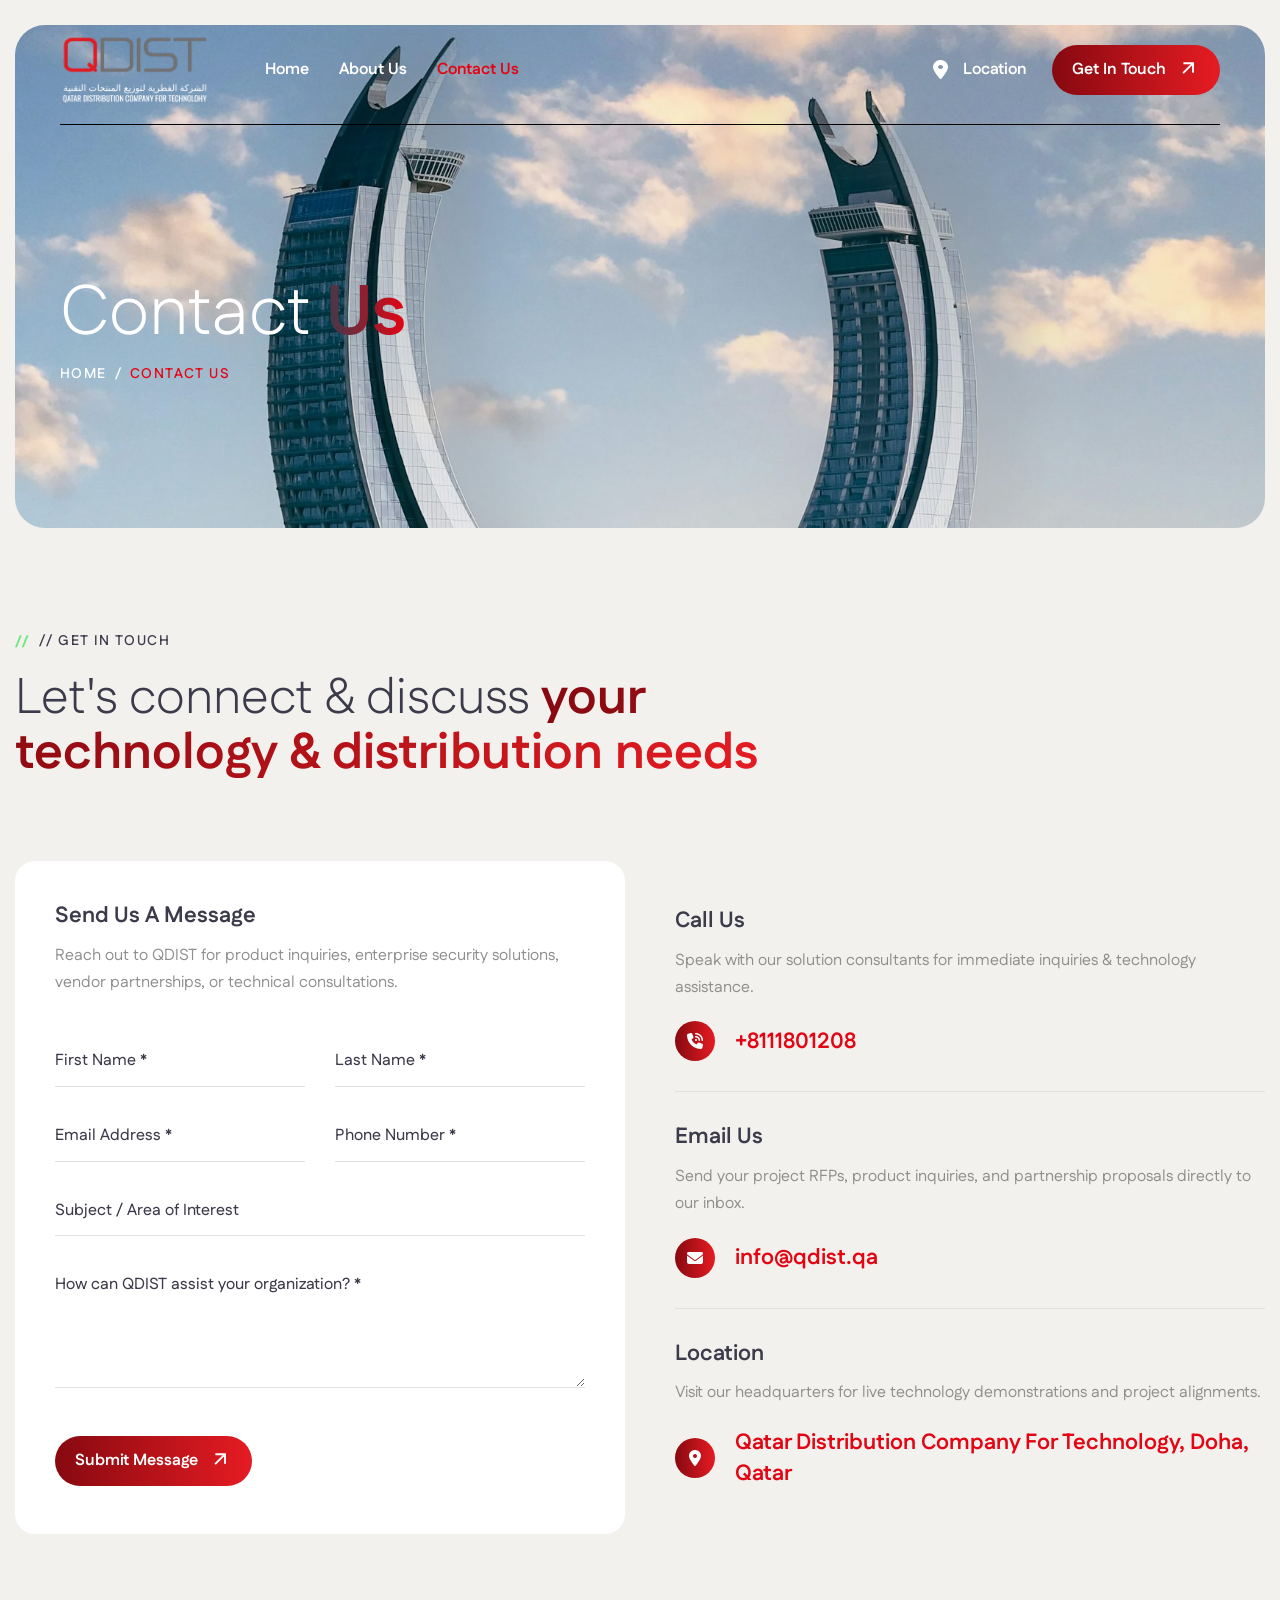
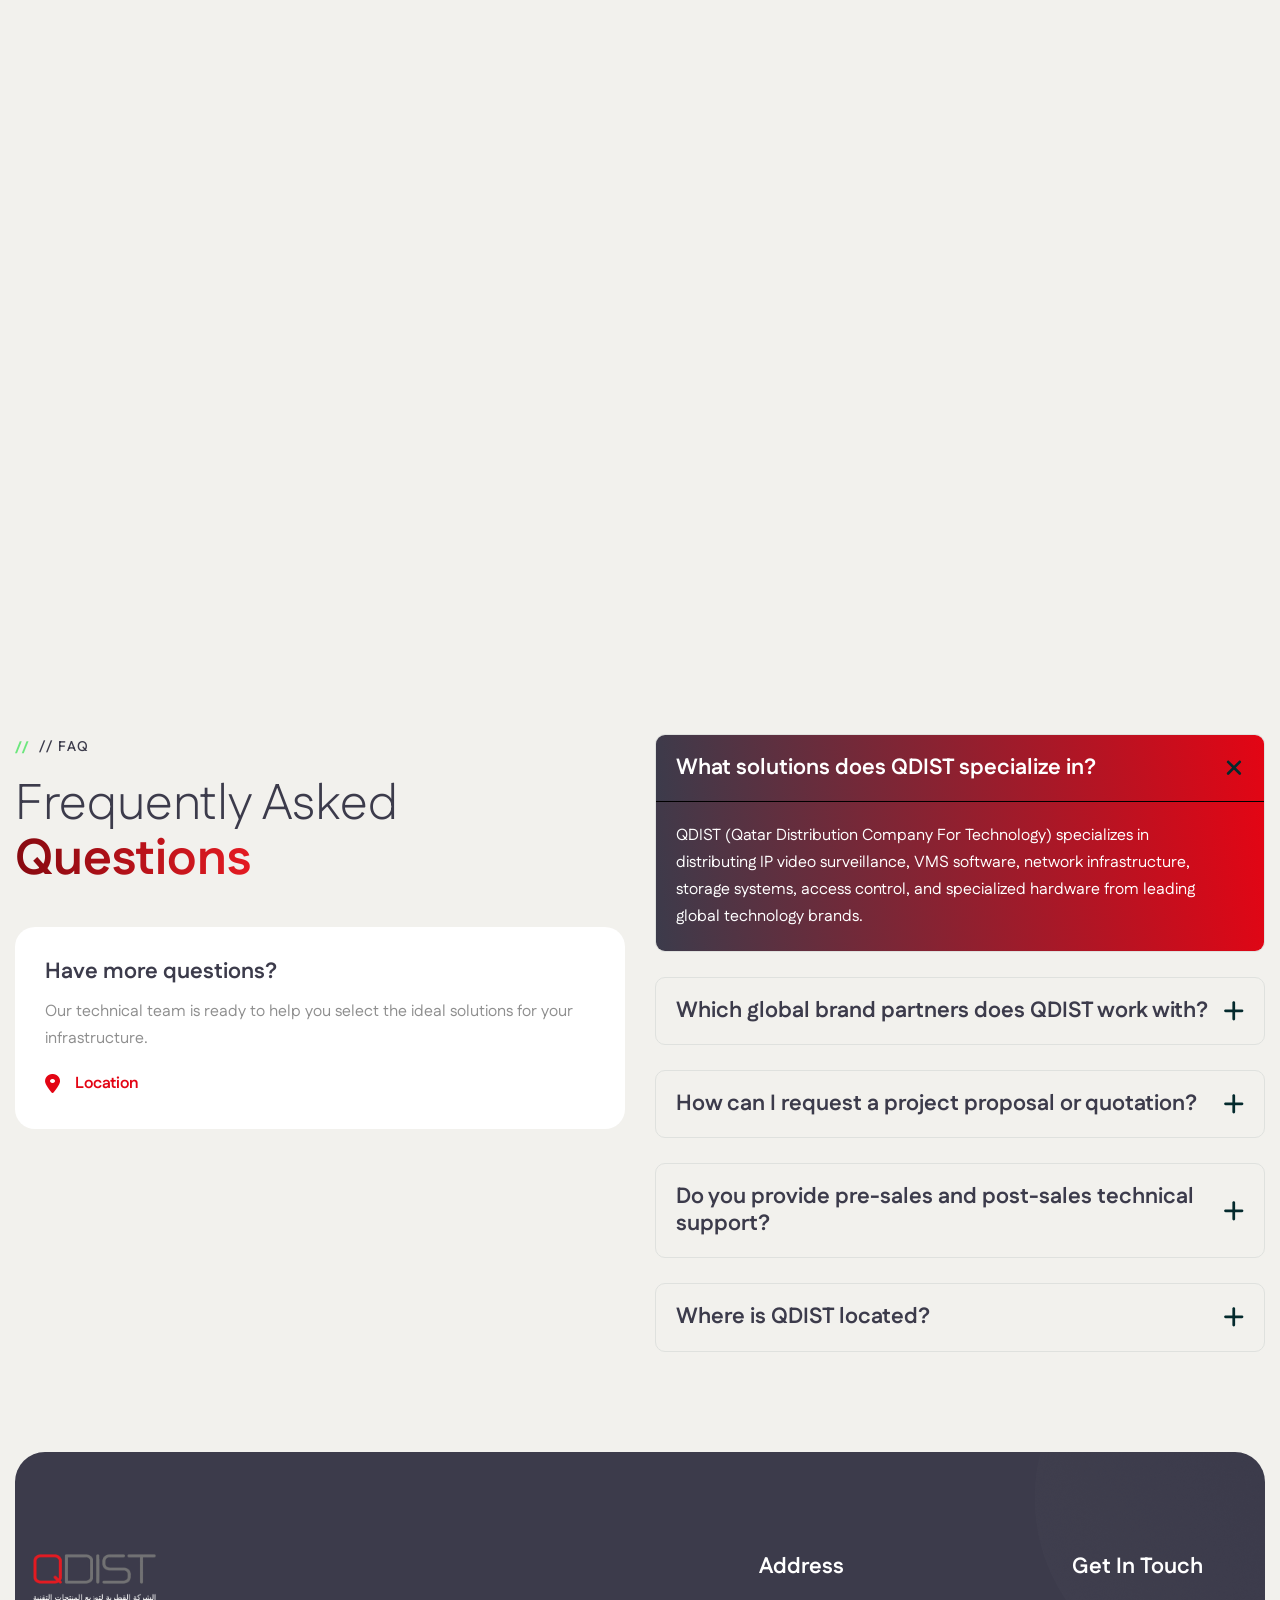
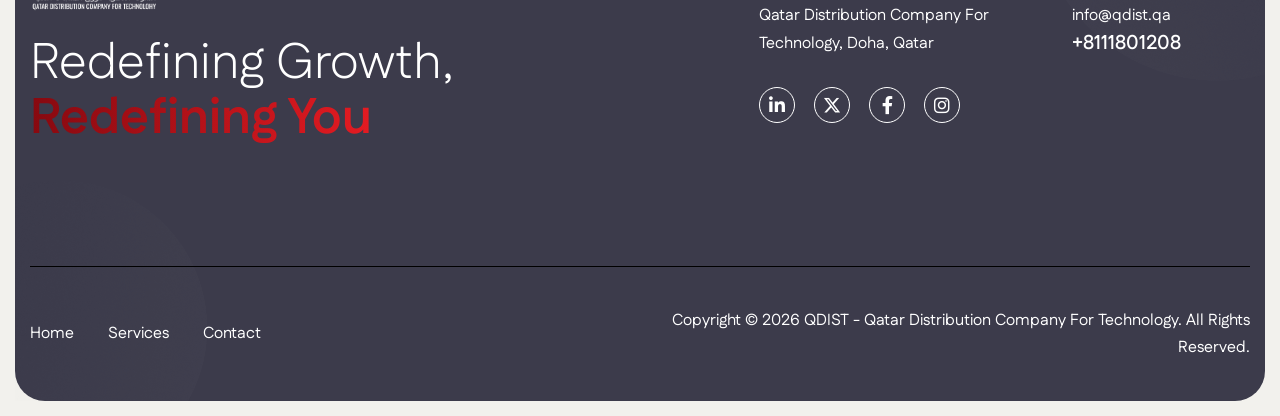
==== contact.html @ bc9362ce "new" ====
<!DOCTYPE html>
<html lang="zxx">
<head>
	<!-- Meta -->
	<meta charset="utf-8">
	<meta http-equiv="X-UA-Compatible" content="IE=edge">
	<meta name="viewport" content="width=device-width, initial-scale=1.0, maximum-scale=1">
	<meta name="description" content="Contact QDIST - Qatar Distribution Company For Technology. Get in touch with our expert team for security, surveillance, networking, and VMS solutions.">
	<meta name="keywords" content="QDIST, Contact QDIST, Qatar Technology Distribution, Axis, Milestone, ISS, Netgear, Ruijie, Veracity, Security Systems Qatar">
	<meta name="author" content="QDIST">
	<!-- Page Title -->
    <title>Contact Us - QDIST | Qatar Distribution Company For Technology</title>
	<!-- Favicon Icon -->
	<link rel="shortcut icon" type="image/x-icon" href="images/favicon.png">
	<!-- Google Fonts Css-->
	<link rel="preconnect" href="https://fonts.googleapis.com">
    <link rel="preconnect" href="https://fonts.gstatic.com" crossorigin>
    <link href="https://fonts.googleapis.com/css2?family=Fustat:wght@200..800&display=swap" rel="stylesheet">
	<!-- Bootstrap Css -->
	<link href="css/bootstrap.min.css" rel="stylesheet" media="screen">
	<!-- SlickNav Css -->
	<link href="css/slicknav.min.css" rel="stylesheet">
	<!-- Swiper Css -->
	<link rel="stylesheet" href="css/swiper-bundle.min.css">
	<!-- Font Awesome Icon Css-->
	<link href="css/all.css" rel="stylesheet" media="screen">
	<!-- Animated Css -->
	<link href="css/animate.css" rel="stylesheet">
    <!-- Magnific Popup Core Css File -->
	<link rel="stylesheet" href="css/magnific-popup.css">
	<!-- Mouse Cursor Css File -->
	<link rel="stylesheet" href="css/mousecursor.css">
	<!-- Main Custom Css -->
	<link href="css/custom.css" rel="stylesheet" media="screen">
</head>
<body>

    <!-- Preloader Start -->
	<div class="preloader">
		<div class="loading-container">
			<div class="loading"></div>
			<div id="loading-icon"><img src="images/loader.svg" alt=""></div>
		</div>
	</div>
	<!-- Preloader End -->

    <!-- Header Start -->
	<header class="main-header">
		<div class="header-sticky">
			<nav class="navbar navbar-expand-lg">
				<div class="container-fluid">
					<!-- Logo Start -->
					<a class="navbar-brand" href="./">
						<img src="images/logo/New.png" alt="QDIST Logo" style="max-height: 70px; width: auto; vertical-align: middle;">
					</a>
					<!-- Logo End -->

					<!-- Main Menu Start -->
					<div class="collapse navbar-collapse main-menu">
                        <div class="nav-menu-wrapper">
                            <ul class="navbar-nav mr-auto" id="menu">
                                <li class="nav-item"><a class="nav-link" href="./">Home</a></li>                                
                                <li class="nav-item"><a class="nav-link" href="service.html">About Us</a></li>

                                <li class="nav-item active"><a class="nav-link" href="contact.html">Contact Us</a></li>                             
                            </ul>
                        </div>
                        <!-- Header Btn Start -->
                        <div class="header-btn d-inline-flex">
                            <a href="#google-map" class="btn-phone"><i class="fa-solid fa-location-dot"></i>Location</a>
                            <a href="contact.html" class="btn-default">get in touch</a>
                        </div>
                        <!-- Header Btn End -->
					</div>
					<!-- Main Menu End -->
					<div class="navbar-toggle"></div>
				</div>
			</nav>
			<div class="responsive-menu"></div>
		</div>
	</header>
	<!-- Header End -->

    <!-- Page Header Start -->
	<div class="page-header bg-section parallaxie" style="background-image: url('images/bgb.jpeg'); background-size: cover; background-position: center;">
        <!-- Page Header Box Start -->
        <div class="page-header-box">
            <div class="container-fluid">
                <div class="row">
                    <div class="col-lg-12">
                        <!-- Page Header Content Start -->
                        <div class="page-header-content">
                            <h1 class="wow fadeInUp">Contact <span>Us</span></h1>
                            <nav class="wow fadeInUp" data-wow-delay="0.25s">
                                <ol class="breadcrumb">
                                    <li class="breadcrumb-item"><a href="./">home</a></li>
                                    <li class="breadcrumb-item active" aria-current="page">contact us</li>
                                </ol>
                            </nav>
                        </div>
                        <!-- Page Header Content End -->
                    </div>
                </div>
            </div>
        </div>	
        <!-- Page Header Box End -->	
	</div>
	<!-- Page Header End -->

    <!-- Page Contact Us Start -->
    <div class="page-contact-us">
        <div class="container">
            <div class="row section-row align-items-center">
                <div class="col-lg-8 col-md-10">
                    <!-- Section Title Start -->
                    <div class="section-title">
                        <h3 class="wow fadeInUp">// GET IN TOUCH</h3>
                        <h2 class="wow fadeInUp" data-wow-delay="0.25s">Let's connect & discuss <span>your technology & distribution needs</span></h2>
                    </div>
                    <!-- Section Title End -->
                </div>
            </div>

            <div class="row align-items-center">
                <div class="col-lg-6">
                    <!-- Contact Us Form Start -->
                    <div class="contact-us-form">
                        <!-- Contact Us Title Start -->
                        <div class="contact-us-title">
                            <h3 class="wow fadeInUp">Send Us a Message</h3>
                            <p class="wow fadeInUp" data-wow-delay="0.2s">Reach out to QDIST for product inquiries, enterprise security solutions, vendor partnerships, or technical consultations.</p>
                        </div>
                        <!-- Contact Us Title End -->

                        <!-- Contact Us Form Start -->
                        <form id="contactForm" action="#" method="POST" data-toggle="validator" class="wow fadeInUp" data-wow-delay="0.4s">
                            <div class="row">
                                <div class="form-group col-md-6 mb-4">
                                    <input type="text" name="fname" class="form-control" id="fname" placeholder="First Name *" required>
                                    <div class="help-block with-errors"></div>
                                </div>

                                <div class="form-group col-md-6 mb-4">
                                    <input type="text" name="lname" class="form-control" id="lname" placeholder="Last Name *" required>
                                    <div class="help-block with-errors"></div>
                                </div>

                                <div class="form-group col-md-6 mb-4">
                                    <input type="email" name="email" class="form-control" id="email" placeholder="Email Address *" required>
                                    <div class="help-block with-errors"></div>
                                </div>
                                
                                <div class="form-group col-md-6 mb-4">
                                    <input type="text" name="phone" class="form-control" id="phone" placeholder="Phone Number *" required>
                                    <div class="help-block with-errors"></div>
                                </div>

                                <div class="form-group col-md-12 mb-4">
                                    <input type="text" name="subject" class="form-control" id="subject" placeholder="Subject / Area of Interest">
                                    <div class="help-block with-errors"></div>
                                </div>

                                <div class="form-group col-md-12 mb-5">
                                    <textarea name="message" class="form-control" id="message" rows="4" placeholder="How can QDIST assist your organization? *" required></textarea>
                                    <div class="help-block with-errors"></div>
                                </div>

                                <div class="col-lg-12">
                                    <div class="contact-form-btn">
                                        <button type="submit" class="btn-default">submit message</button>
                                        <div id="msgSubmit" class="h3 hidden"></div>
                                    </div>
                                </div>
                            </div>
                        </form>
                        <!-- Contact Us Form End -->
                    </div>
                    <!-- Contact Us Form End -->
                </div>
                
                <div class="col-lg-6">
                    <!-- Contact Information Start -->
                    <div class="contact-information">
                        <!-- Contact Info Item Start -->
                        <div class="contact-info-item wow fadeInUp">
                            <!-- Contact Info Contact Start -->
                            <div class="contact-info-contant">
                                <h3>Call Us</h3>
                                <p>Speak with our solution consultants for immediate inquiries & technology assistance.</p>
                            </div>
                            <!-- Contact Info Contact End -->

                            <!-- Contact Info Body Start -->
                            <div class="contact-info-body">
                                <div class="icon-box">
                                    <i class="fa-solid fa-phone-volume"></i>
                                </div>

                                <div class="contact-info-title">
                                    <h3>+8111801208</h3>
                                </div>
                            </div>
                            <!-- Contact Info Body End -->
                        </div>
                        <!-- Contact Info Item End -->

                        <!-- Contact Info Item Start -->
                        <div class="contact-info-item wow fadeInUp" data-wow-delay="0.25s">
                            <!-- Contact Info Contact Start -->
                            <div class="contact-info-contant">
                                <h3>Email Us</h3>
                                <p>Send your project RFPs, product inquiries, and partnership proposals directly to our inbox.</p>
                            </div>
                            <!-- Contact Info Contact End -->

                            <!-- Contact Info Body Start -->
                            <div class="contact-info-body">
                                <div class="icon-box">
                                    <i class="fa-solid fa-envelope"></i>
                                </div>

                                <div class="contact-info-title">
                                    <h3>info@qdist.qa</h3>
                                </div>
                            </div>
                            <!-- Contact Info Body End -->
                        </div>
                        <!-- Contact Info Item End -->

                        <!-- Contact Info Item Start -->
                        <div class="contact-info-item wow fadeInUp" data-wow-delay="0.5s">
                            <!-- Contact Info Contact Start -->
                            <div class="contact-info-contant">
                                <h3><a href="#google-map" style="color: inherit; text-decoration: none;">Location</a></h3>
                                <p>Visit our headquarters for live technology demonstrations and project alignments.</p>
                            </div>
                            <!-- Contact Info Contact End -->

                            <!-- Contact Info Body Start -->
                            <a href="#google-map" class="contact-info-body" style="text-decoration: none; display: flex; color: inherit; cursor: pointer;">
                                <div class="icon-box">
                                    <i class="fa-solid fa-location-dot"></i>
                                </div>

                                <div class="contact-info-title">
                                    <h3>Qatar Distribution Company For Technology, Doha, Qatar</h3>
                                </div>
                            </a>
                            <!-- Contact Info Body End -->
                        </div>
                        <!-- Contact Info Item End -->
                    </div>
                    <!-- Contact Information End -->
                </div>
            </div>
        </div>
    </div>
    <!-- Page Contact Us End -->

    <!-- Google Map Start -->
    <div class="google-map bg-section" id="google-map" style="scroll-margin-top: 100px;">
        <div class="container-fluid p-0">
            <div class="row no-gutters">
                <div class="col-lg-12">
                    <!-- Google Map Iframe Start -->
                    <div class="google-map-iframe">
                        <iframe src="https://www.google.com/maps/embed?pb=!1m18!1m12!1m3!1d14427.674061546765!2d51.5200!3d25.2854!2m3!1f0!2f0!3f0!3m2!1i1024!2i768!4f13.1!3m3!1m2!1s0x3e46c59800d986b7%3A0x868cb6789f257a08!2sDoha%2C%20Qatar!5e0!3m2!1sen!2sqa!4v1700000000000!5m2!1sen!2sqa" allowfullscreen="" loading="lazy" referrerpolicy="no-referrer-when-downgrade" style="width:100%; height:450px; border:0;"></iframe>
                    </div>
                    <!-- Google Map Iframe End -->
                </div>
            </div>
        </div>
    </div>
    <!-- Google Map End -->

    <!-- Our FAQs Section Start -->
    <div class="our-faqs">
        <div class="container">
            <div class="row">
                <div class="col-lg-6">
                    <!-- Our FAQs Content Start -->
                    <div class="our-faqs-content">
                        <!-- Section Title Start -->
                        <div class="section-title">
                            <h3 class="wow fadeInUp">// FAQ</h3>
                            <h2 class="wow fadeInUp" data-wow-delay="0.25s">Frequently Asked <span>Questions</span></h2>
                        </div>
                        <!-- Section Title End -->

                        <!-- FAQs CTA Box Start -->
                        <div class="faqs-cta-box wow fadeInUp" data-wow-delay="0.75s">
                            <div class="faqs-cta-content">
                                <h3>Have more questions?</h3>
                                <p>Our technical team is ready to help you select the ideal solutions for your infrastructure.</p>
                                <a href="#google-map" class="btn-phone"><i class="fa-solid fa-location-dot"></i>Location</a>
                            </div>                            
                        </div>
                        <!-- FAQs CTA Box End -->
                    </div>
                    <!-- Our FAQs Content End -->
                </div>

                <div class="col-lg-6">
                    <div class="our-faq-section">
                        <!-- FAQ Accordion Start -->
                        <div class="faq-accordion" id="faqaccordion">
                            <!-- FAQ Item Start -->
                            <div class="accordion-item wow fadeInUp">
                                <h2 class="accordion-header" id="heading1">
                                    <button class="accordion-button" type="button" data-bs-toggle="collapse" data-bs-target="#collapse1" aria-expanded="true" aria-controls="collapse1">
                                        What solutions does QDIST specialize in?
                                    </button>
                                </h2>
                                <div id="collapse1" class="accordion-collapse collapse show" aria-labelledby="heading1" data-bs-parent="#faqaccordion">
                                    <div class="accordion-body">
                                        <p>QDIST (Qatar Distribution Company For Technology) specializes in distributing IP video surveillance, VMS software, network infrastructure, storage systems, access control, and specialized hardware from leading global technology brands.</p>
                                    </div>
                                </div>
                            </div>
                            <!-- FAQ Item End -->

                            <!-- FAQ Item Start -->
                            <div class="accordion-item wow fadeInUp" data-wow-delay="0.2s">
                                <h2 class="accordion-header" id="heading2">
                                    <button class="accordion-button collapsed" type="button" data-bs-toggle="collapse" data-bs-target="#collapse2" aria-expanded="false" aria-controls="collapse2">
                                        Which global brand partners does QDIST work with?
                                    </button>
                                </h2>
                                <div id="collapse2" class="accordion-collapse collapse" aria-labelledby="heading2" data-bs-parent="#faqaccordion">
                                    <div class="accordion-body">
                                        <p>We partner with industry-leading manufacturers including Axis Communications, Milestone Systems, ISS Intelligent Security Systems, Netgear, Ruijie Networks, Veracity, Tiandy Technology, System Max, and Multimedia Connect.</p>
                                    </div>
                                </div>
                            </div>
                            <!-- FAQ Item End -->

                            <!-- FAQ Item Start -->
                            <div class="accordion-item wow fadeInUp" data-wow-delay="0.4s">
                                <h2 class="accordion-header" id="heading3">
                                    <button class="accordion-button collapsed" type="button" data-bs-toggle="collapse" data-bs-target="#collapse3" aria-expanded="false" aria-controls="collapse3">
                                        How can I request a project proposal or quotation?
                                    </button>
                                </h2>
                                <div id="collapse3" class="accordion-collapse collapse" aria-labelledby="heading3" data-bs-parent="#faqaccordion">
                                    <div class="accordion-body">
                                        <p>You can fill out the contact form above with your project details or email us directly at info@qdist.qa. Our technical sales team will review your requirements and provide a detailed quotation.</p>
                                    </div>
                                </div>
                            </div>
                            <!-- FAQ Item End -->    

                            <!-- FAQ Item Start -->
                            <div class="accordion-item wow fadeInUp" data-wow-delay="0.6s">
                                <h2 class="accordion-header" id="heading4">
                                    <button class="accordion-button collapsed" type="button" data-bs-toggle="collapse" data-bs-target="#collapse4" aria-expanded="false" aria-controls="collapse4">
                                        Do you provide pre-sales and post-sales technical support?
                                    </button>
                                </h2>
                                <div id="collapse4" class="accordion-collapse collapse" aria-labelledby="heading4" data-bs-parent="#faqaccordion">
                                    <div class="accordion-body">
                                        <p>Yes, QDIST offers complete end-to-end technical assistance including solution architecture, system sizing, proof-of-concept testing, and post-implementation support for system integrators and partners.</p>
                                    </div>
                                </div>
                            </div>
                            <!-- FAQ Item End --> 
                             
                            <!-- FAQ Item Start -->
                            <div class="accordion-item wow fadeInUp" data-wow-delay="0.8s">
                                <h2 class="accordion-header" id="heading5">
                                    <button class="accordion-button collapsed" type="button" data-bs-toggle="collapse" data-bs-target="#collapse5" aria-expanded="false" aria-controls="collapse5">
                                        Where is QDIST located?
                                    </button>
                                </h2>
                                <div id="collapse5" class="accordion-collapse collapse" aria-labelledby="heading5" data-bs-parent="#faqaccordion">
                                    <div class="accordion-body">
                                        <p>Our main offices and technology distribution center are situated in Doha, Qatar, serving clients and partners across the region.</p>
                                    </div>
                                </div>
                            </div>
                            <!-- FAQ Item End --> 
                        </div>
                        <!-- FAQ Accordion End -->
                    </div>
                </div>
            </div>
        </div>
    </div>
    <!-- Our FAQs Section End -->

    <!-- Footer Start -->
    <footer class="main-footer bg-section">
        <div class="container">
            <div class="row">
                <div class="col-lg-7 col-md-6">
                    <!-- About Footer Start -->
                    <div class="about-footer">
                        <!-- Section Title Start -->
                        <div class="section-title">
                            <div class="mb-4">
                                <img src="images/logo/New.png" alt="QDIST Logo" style="max-height: 60px; width: auto;">
                            </div>
                            <h2>Redefining Growth, <span>Redefining You</span></h2>
                        </div>
                        <!-- Section Title End -->
                    </div>
                    <!-- About Footer End -->
                </div>

                <div class="col-lg-3 col-md-3">
                    <!-- Footer Contact Information Start -->
                    <div class="footer-contact-info">
                        <h3><a href="#google-map" style="color: inherit; text-decoration: none;">Address</a></h3>
                        <p><a href="#google-map" style="color: inherit; text-decoration: none;">Qatar Distribution Company For Technology, Doha, Qatar</a></p>
                    </div>
                    <!-- Footer Contact Information End -->

                    <!-- Footer Social Link Start -->
                    <div class="footer-social-links">
                        <ul>
                            <li><a href="#"><i class="fa-brands fa-linkedin-in"></i></a></li>
                            <li><a href="#"><i class="fa-brands fa-x-twitter"></i></a></li>
                            <li><a href="#"><i class="fa-brands fa-facebook-f"></i></a></li>
                            <li><a href="#"><i class="fa-brands fa-instagram"></i></a></li>
                        </ul>
                    </div>
                    <!-- Footer Social Link End -->
                </div>

                <div class="col-lg-2 col-md-3">
                    <!-- Footer Contact Information Start -->
                    <div class="footer-contact-info">
                        <h3>Get In Touch</h3>
                        <p>info@qdist.qa</p>
                        <p><span>+8111801208</span></p>
                    </div>
                    <!-- Footer Contact Information End -->
                </div>
            </div>

            <!-- Footer Copyright Section Start -->
            <div class="footer-copyright">
                <div class="row align-items-center">
                    <div class="col-md-6">
                        <!-- Footer Menu Start -->
                        <div class="footer-menu">
                            <ul>                            
                                <li><a href="./">home</a></li>
                                <li><a href="service.html">services</a></li>
                                <li><a href="contact.html">contact</a></li>
                            </ul>
                        </div>
                        <!-- Footer Menu End -->
                    </div>

                    <div class="col-md-6">
                        <!-- Footer Copyright Start -->
                        <div class="footer-copyright-text">
                            <p>Copyright © 2026 QDIST - Qatar Distribution Company For Technology. All Rights Reserved.</p>
                        </div>
                        <!-- Footer Copyright End -->
                    </div>
                </div>
            </div>
            <!-- Footer Copyright Section End -->
        </div>
    </footer>
    <!-- Footer End -->

    <!-- Jquery Library File -->
    <script src="js/jquery-3.7.1.min.js"></script>
    <!-- Bootstrap js file -->
    <script src="js/bootstrap.min.js"></script>
    <!-- Validator js file -->
    <script src="js/validator.min.js"></script>
    <!-- SlickNav js file -->
    <script src="js/jquery.slicknav.js"></script>
    <!-- Swiper js file -->
    <script src="js/swiper-bundle.min.js"></script>
    <!-- Counter js file -->
    <script src="js/jquery.waypoints.min.js"></script>
    <script src="js/jquery.counterup.min.js"></script>
    <!-- Magnific js file -->
    <script src="js/jquery.magnific-popup.min.js"></script>
    <!-- SmoothScroll -->
    <script src="js/SmoothScroll.js"></script>
    <!-- Parallax js -->
    <script src="js/parallaxie.js"></script>
    <!-- MagicCursor js file -->
    <script src="js/gsap.min.js"></script>
    <script src="js/magiccursor.js"></script>
    <!-- Text Effect js file -->
    <script src="js/SplitText.js"></script>
    <!-- Wow js file -->
    <script src="js/wow.js"></script>
    <!-- Main Custom js file -->
    <script src="js/function.js"></script>
</body>
</html>
---- css/mousecursor.css ----
/*! normalize.css v7.0.0 | MIT License | github.com/necolas/normalize.css */

.cb-cursor {
    position: fixed;
    top: 0;
    left: 0;
    z-index: 150;
    contain: layout style size;
    pointer-events: none;
    will-change: transform;
    -webkit-transition: opacity 0.3s, color 0.4s;
    -o-transition: opacity 0.3s, color 0.4s;
    -moz-transition: opacity 0.3s, color 0.4s;
    transition: opacity 0.3s, color 0.4s;
}

.cb-cursor:before {
    content: "";
    position: absolute;
    top: -24px;
    left: -24px;
    display: block;
    width: 48px;
    height: 48px;
    -webkit-transform: scale(0);
    -moz-transform: scale(0);
    -ms-transform: scale(0);
    -o-transform: scale(0);
    transform: scale(0);
    -webkit-border-radius: 50%;
    -moz-border-radius: 50%;
    border-radius: 50%;
    -webkit-transition: opacity 0.1s, -webkit-transform 0.3s ease-in-out;
    transition: opacity 0.1s, -webkit-transform 0.3s ease-in-out;
    -o-transition: opacity 0.1s, -o-transform 0.3s ease-in-out;
    -moz-transition: transform 0.3s ease-in-out, opacity 0.1s, -moz-transform 0.3s ease-in-out;
    transition: transform 0.3s ease-in-out, opacity 0.1s;
    transition: transform 0.3s ease-in-out, opacity 0.1s, -webkit-transform 0.3s ease-in-out, -moz-transform 0.3s ease-in-out, -o-transform 0.3s ease-in-out;
}

.cb-cursor-text {
    position: absolute;
    top: -18px;
    left: -18px;
    width: 36px;
    height: 36px;
    display: -webkit-box;
    display: -webkit-flex;
    display: -moz-box;
    display: -ms-flexbox;
    display: flex;
    -webkit-box-align: center;
    -webkit-align-items: center;
    -moz-box-align: center;
    -ms-flex-align: center;
    align-items: center;
    -webkit-box-pack: center;
    -webkit-justify-content: center;
    -moz-box-pack: center;
    -ms-flex-pack: center;
    justify-content: center;
    -webkit-transform: scale(0) rotate(10deg);
    -moz-transform: scale(0) rotate(10deg);
    -ms-transform: scale(0) rotate(10deg);
    -o-transform: scale(0) rotate(10deg);
    transform: scale(0) rotate(10deg);
    opacity: 0;
    color: white;
    font-size: 16px;
    line-height: 20px;
    text-align: center;
    letter-spacing: -0.01em;
    -webkit-transition: opacity 0.4s, -webkit-transform 0.3s;
    transition: opacity 0.4s, -webkit-transform 0.3s;
    -o-transition: opacity 0.4s, -o-transform 0.3s;
    -moz-transition: opacity 0.4s, transform 0.3s, -moz-transform 0.3s;
    transition: opacity 0.4s, transform 0.3s;
    transition: opacity 0.4s, transform 0.3s, -webkit-transform 0.3s, -moz-transform 0.3s, -o-transform 0.3s;
}

@supports (mix-blend-mode: exclusion) {
    .cb-cursor.-exclusion,
    .cb-cursor.-opaque {
        mix-blend-mode: exclusion;
    }
}

@supports (mix-blend-mode: exclusion) {
    .cb-cursor.-exclusion:before,
    .cb-cursor.-opaque:before {
        background: white;
    }
}

.cb-cursor.-normal,
.cb-cursor.-text {
    mix-blend-mode: normal;
}

.cb-cursor.-normal:before,
.cb-cursor.-text:before {
    background: currentColor;
}

.cb-cursor.-inverse {
    color: white;
}

.cb-cursor.-visible:before {
    -webkit-transform: scale(0.2);
    -moz-transform: scale(0.2);
    -ms-transform: scale(0.2);
    -o-transform: scale(0.2);
    transform: scale(0.2);
}

.cb-cursor.-visible.-active:before {
    -webkit-transform: scale(0.23);
    -moz-transform: scale(0.23);
    -ms-transform: scale(0.23);
    -o-transform: scale(0.23);
    transform: scale(0.23);
    -webkit-transition-duration: 0.2s;
    -moz-transition-duration: 0.2s;
    -o-transition-duration: 0.2s;
    transition-duration: 0.2s;
}

.cb-cursor.-pointer:before {
    -webkit-transform: scale(0);
    -moz-transform: scale(0);
    -ms-transform: scale(0);
    -o-transform: scale(0);
    transform: scale(0);
}

.cb-cursor.-text:before {
    background: #000;
    opacity: 0.80;
    backdrop-filter: blur(10);
    -webkit-transform: scale(1.7);
    -moz-transform: scale(1.7);
    -ms-transform: scale(1.7);
    -o-transform: scale(1.7);
    transform: scale(1.7);
}

.cb-cursor.-text .cb-cursor-text {
    opacity: 1;
    -webkit-transform: scale(1);
    -moz-transform: scale(1);
    -ms-transform: scale(1);
    -o-transform: scale(1);
    transform: scale(1);
}

.cb-cursor.-text.-active:before {
    -webkit-transform: scale(1.6);
    -moz-transform: scale(1.6);
    -ms-transform: scale(1.6);
    -o-transform: scale(1.6);
    transform: scale(1.6);
    -webkit-transition-duration: 0.2s;
    -moz-transition-duration: 0.2s;
    -o-transition-duration: 0.2s;
    transition-duration: 0.2s;
}

.cb-cursor.-opaque:before {
    -webkit-transform: scale(1.32);
    -moz-transform: scale(1.32);
    -ms-transform: scale(1.32);
    -o-transform: scale(1.32);
    transform: scale(1.32);
}

.cb-cursor.-opaque.-active:before {
    -webkit-transform: scale(1.2);
    -moz-transform: scale(1.2);
    -ms-transform: scale(1.2);
    -o-transform: scale(1.2);
    transform: scale(1.2);
}

.cb-cursor.-lg:before {
    -webkit-transform: scale(2);
    -moz-transform: scale(2);
    -ms-transform: scale(2);
    -o-transform: scale(2);
    transform: scale(2);
}

.cb-cursor.-hidden:before {
    -webkit-transform: scale(0);
    -moz-transform: scale(0);
    -ms-transform: scale(0);
    -o-transform: scale(0);
    transform: scale(0);
}

.-color-red {
    color: red;
}

.-color-green {
    color: #51c67d;
}

.cb-demo {
    background: #fff;
}

.cb-demo-content {
    display: -webkit-box;
    display: -webkit-flex;
    display: -moz-box;
    display: -ms-flexbox;
    display: flex;
    -webkit-box-align: center;
    -webkit-align-items: center;
    -moz-box-align: center;
    -ms-flex-align: center;
    align-items: center;
    -webkit-box-pack: center;
    -webkit-justify-content: center;
    -moz-box-pack: center;
    -ms-flex-pack: center;
    justify-content: center;
    height: 100vh;
}

.cb-demo-container {
    padding: 0 20px;
}

@media (min-width: 1600px) {
    .cb-demo-container {
        padding: 0 120px;
    }
}

.cb-demo-row {
    display: -webkit-box;
    display: -webkit-flex;
    display: -moz-box;
    display: -ms-flexbox;
    display: flex;
    -webkit-box-pack: center;
    -webkit-justify-content: center;
    -moz-box-pack: center;
    -ms-flex-pack: center;
    justify-content: center;
    text-align: center;
    margin: 30px 0;
}

@media (min-width: 1600px) {
    .cb-demo-row {
        margin: 60px 0;
    }
}

.cb-demo-item {
    position: relative;
    -webkit-box-flex: 1;
    -webkit-flex: 1;
    -moz-box-flex: 1;
    -ms-flex: 1;
    flex: 1;
    padding: 50px 30px;
    margin: 0 20px;
    color: #000;
}

@media (min-width: 1600px) {
    .cb-demo-item {
        padding: 90px 30px;
        margin: 0 30px;
    }
}

.cb-demo-item-title {
    position: relative;
    margin: 0 0 25px 0;
    font-size: 30px;
    font-weight: bold;
}

.cb-demo-item-text {
    position: relative;
    max-width: 70%;
    margin: 0 auto;
    color: rgba(0, 0, 0, 0.5);
    font-size: 16px;
    font-weight: 300;
    line-height: 150%;
}

.cb-demo-item:before {
    content: "";
    display: block;
    position: absolute;
    top: 0;
    left: 0;
    right: 0;
    bottom: 0;
    -webkit-border-radius: 30px;
    -moz-border-radius: 30px;
    border-radius: 30px;
    background: #f8f8f8;
    -webkit-transition: -webkit-box-shadow 0.2s;
    transition: -webkit-box-shadow 0.2s;
    -o-transition: box-shadow 0.2s;
    -moz-transition: box-shadow 0.2s, -moz-box-shadow 0.2s;
    transition: box-shadow 0.2s;
    transition: box-shadow 0.2s, -webkit-box-shadow 0.2s, -moz-box-shadow 0.2s;
}
---- css/custom.css ----
/* INDEX
----------------------------------------------------------------------------------------
01. Global Variables
02. General css
03. Header css
04. Hero css
05. About Us css
06. Our Services css
07. Our Potential Css
08. Our Pricing Css
09. Our Expertise Css
10. Intro Video Css
11. How We Work Css
12. Company Growth Css
13. Our FAQs Css
14. Our Testimonial css
15. Our Blog Css
16. Footer css
17. About Us Page css
18. Services Page css
19. Service Single css
20. Blog Archive css
21. Blog Single css
22. Team Page css
23. Team Single css
24. Pricing Page css
25. Testimonial Page css
26. Image Gallery css
27. Video Gallery css
28. FAQs Page css
29. Contact Us Page css
30. Book Appointment Page css
31. 404 Page css
32. Responsive css
-------------------------------------------------------------------------------------- */

/************************************/

/*** 	 01. Global Variables	  ***/

/************************************/

:root {
    --primary-color:  #3C3B4B;
    --secondary-color: #F2F1ED;
    --text-color: #8F8F8F;
    --accent-color: #E30514;
    --dark-color: #3C3B4B;
    --white-color: #FFFFFF;
    --divider-color: #DFE1DE;
    --dark-divider-color: black;
    --error-color: rgb(230, 87, 87);
    --default-font: "Fustat", sans-serif;
}

/************************************/

/*** 	   02. General css		  ***/

/************************************/

body {
    font-family: var(--default-font);
    font-size: 16px;
    font-weight: 400;
    line-height: 1.6em;
    background: var(--secondary-color);
    color: var(--text-color);
}

p {
    line-height: 1.7em;
    margin-bottom: 1.6em;
}

h1,
h2,
h3,
h4,
h5,
h6 {
    margin: 0;
    font-weight: 700;
    line-height: 1.4em;
    color: var(--primary-color);
}

figure {
    margin: 0;
}

img {
    max-width: 100%;
}

a {
    text-decoration: none;
}

a:hover {
    text-decoration: none;
    outline: 0;
}

a:focus {
    text-decoration: none;
    outline: 0;
}

html,
body {
    width: 100%;
    overflow-x: clip;
}

.container {
    max-width: 1300px;
}

.container,
.container-fluid,
.container-lg,
.container-md,
.container-sm,
.container-xl,
.container-xxl {
    padding-right: 15px;
    padding-left: 15px;
}

.image-anime {
    position: relative;
    overflow: hidden;
}

.image-anime:after {
    content: "";
    position: absolute;
    width: 200%;
    height: 0%;
    left: 50%;
    top: 50%;
    background-color: rgba(255, 255, 255, .3);
    transform: translate(-50%, -50%) rotate(-45deg);
    z-index: 1;
}

.image-anime:hover:after {
    height: 250%;
    transition: all 600ms linear;
    background-color: transparent;
}

.reveal {
    position: relative;
    display: -webkit-inline-box;
    display: -ms-inline-flexbox;
    display: inline-flex;
    visibility: hidden;
    overflow: hidden;
}

.reveal img {
    height: 100%;
    width: 100%;
    -o-object-fit: cover;
    object-fit: cover;
    -webkit-transform-origin: left;
    transform-origin: left;
}

.row {
    margin-right: -15px;
    margin-left: -15px;
}

.row>* {
    padding-right: 15px;
    padding-left: 15px;
}

.row.no-gutters {
    margin-right: 0px;
    margin-left: 0px;
}

.row.no-gutters>* {
    padding-right: 0px;
    padding-left: 0px;
}

.btn-default {
    position: relative;
    display: inline-block;
    background-image: linear-gradient(90deg,rgba(135, 9, 16, 1) 0%, rgba(228, 27, 34, 1) 49%, rgba(60, 59, 75, 1) 78%);;
    background-size: 200% auto;
    border-radius: 100px;
    color: var(--white-color);
    font-size: 16px;
    font-weight: 700;
    line-height: 1em;
    text-transform: capitalize;
    border: none;
    padding: 17px 54px 17px 20px;
    transition: all 0.4s ease-in-out;
    overflow: hidden;
    z-index: 0;
}

.btn-default:hover {
    background-position: right center;
}

.btn-default::before {
    content: '';
    position: absolute;
    top: -1px;
    bottom: 0;
    right: 0;
    width: 24px;
    height: 24px;
    background: url('../images/arrow-white.svg');
    background-repeat: no-repeat;
    background-position: center center;
    background-size: cover;
    transform: translate(-20px, 50%);
    transition: all 0.4s ease-in-out;
}

.btn-default:hover::before {
    transform: translate(-20px, 50%) rotate(45deg);
}

.btn-default.btn-highlighted {
    background: var(--white-color);
    color: var(--primary-color);
    transition: all 0.5s ease-in-out;
}

.btn-default.btn-highlighted:hover {
    background: transparent;
    color: var(--white-color);
}

.btn-default.btn-highlighted::before {
    background: url('../images/dark-arrow.svg');
}

.btn-default.btn-highlighted::after {
    content: '';
    display: block;
    position: absolute;
    top: 0;
    left: auto;
    right: 0;
    bottom: 0;
    width: 0;
    height: 106%;
    background: linear-gradient(263deg, var(--dark-color) 0.16%, var(--accent-color) 99.84%);
    border-radius: 100px;
    transition: 0.4s ease-in-out;
    z-index: -1;
}

.btn-default.btn-highlighted:hover:after {
    width: 100%;
    left: 0;
    right: auto;
}

.cb-cursor:before {
    background: linear-gradient(263deg, var(--accent-color) 0.16%, var(--dark-color) 99.84%);
}

.preloader {
    position: fixed;
    top: 0;
    left: 0;
    right: 0;
    bottom: 0;
    z-index: 1000;
    background: linear-gradient(263deg, var(--accent-color) 0.16%, var(--dark-color) 99.84%);
    display: flex;
    align-items: center;
    justify-content: center;
}

.loading-container,
.loading {
    height: 100px;
    position: relative;
    width: 100px;
    border-radius: 100%;
}

.loading-container {
    margin: 40px auto;
}

.loading {
    border: 1px solid transparent;
    border-color: transparent var(--white-color) transparent var(--white-color);
    animation: rotate-loading 1.5s linear 0s infinite normal;
    transform-origin: 50% 50%;
}

.loading-container:hover .loading,
.loading-container .loading {
    transition: all 0.5s ease-in-out;
}

#loading-icon {
    position: absolute;
    top: 50%;
    left: 50%;
    max-width: 66px;
    transform: translate(-50%, -50%);
}

@keyframes rotate-loading {
    0% {
        transform: rotate(0deg);
    }
    100% {
        transform: rotate(360deg);
    }
}

.bg-section {
    width: 100%;
    max-width: 1800px;
    margin: 0 auto;
    border-radius: 30px;
}

.section-row {
    margin-bottom: 80px;
}

.section-row .section-title {
    margin-bottom: 0;
}

.section-btn {
    text-align: end;
}

.section-title-content p {
    margin: 0;
}

.section-title {
    margin-bottom: 40px;
}

.section-title h3 {
    display: inline-block;
    font-size: 14px;
    font-weight: 600;
    line-height: 1.4em;
    letter-spacing: 0.1em;
    text-transform: uppercase;
    color: var(--primary-color);
    background: url('../images/icon-sub-heading.svg') no-repeat;
    background-position: left center;
    background-size: auto;
    padding-left: 24px;
    margin-bottom: 20px;
}

.section-title h1 {
    font-size: 70px;
    font-weight: 300;
    line-height: 1.1em;
    color: var(--primary-color);
    margin-bottom: 0;
}

.section-title h2 {
    font-size: 50px;
    font-weight: 300;
    line-height: 1.1em;
    color: var(--primary-color);
    margin-bottom: 0;
}

.section-title h1 span,
.section-title h2 span {
    font-weight: 700;
    background: linear-gradient(90deg,rgba(135, 9, 16, 1) 0%, rgba(228, 27, 34, 1) 100%, rgba(60, 59, 75, 1) 51%);    background-clip: text;
    -webkit-text-fill-color: transparent;
}

.section-title p {
    margin-top: 30px;
    margin-bottom: 0;
}

.help-block.with-errors ul {
    margin: 0;
    text-align: left;
}

.help-block.with-errors ul li {
    color: var(--error-color);
    font-size: 14px;
    font-weight: 500;
}

/************************************/

/**** 	   03. Header css		 ****/

/************************************/

header.main-header {
    position: relative;
    z-index: 100;
    margin-top: 50px;
    padding: 0 30px;
}

.main-header .container-fluid {
    position: relative;
    padding-bottom: 20px;
}

.main-header .container-fluid::before {
    content: '';
    display: block;
    position: absolute;
    bottom: 0;
    left: 15px;
    right: 0;
    border-bottom: 1px solid var(--dark-divider-color);
    width: calc(100% - 30px);
}

header.main-header .header-sticky {
    position: relative;
    top: 0;
    z-index: 100;
}

header.main-header .header-sticky.hide {
    transform: translateY(-100%);
    transition: transform 0.3s ease-in-out;
    border-radius: 0;
}

header.main-header .header-sticky.active {
    position: fixed;
    top: 0;
    left: 0;
    right: 0;
    border-radius: 0;
    transform: translateY(0);
    background: var(--primary-color);
    border-bottom: 1px solid var(--dark-divider-color);
}

header.main-header .header-sticky.active .container-fluid {
    padding-bottom: 0;
}

header.main-header .header-sticky.active .container-fluid::before {
    display: none;
}

.navbar {
    width: 100%;
    max-width: 1560px;
    margin: 0 auto;
    padding: 20px 0;
    align-items: center;
}

.navbar-brand {
    padding: 0;
    margin: 0;
    display: flex;
    align-items: center;
}

.navbar-brand img {
    max-height: 50px;
    width: auto;
    vertical-align: middle;
}

.main-menu .nav-menu-wrapper {
    flex: 1;
    text-align: left;
    margin-left: 40px;
}

.main-menu .nav-menu-wrapper>ul {
    align-items: center;
    display: inline-flex;
}

.main-menu ul li {
    margin: 0;
    position: relative;
}

.main-menu ul li a {
    font-size: 16px;
    font-weight: 700;
    padding: 15px !important;
    color: var(--white-color);
    text-transform: capitalize;
    transition: all 0.3s ease-in-out;
}

.main-menu ul li.submenu>a:after {
    content: '\f107';
    font-family: 'FontAwesome';
    font-weight: 900;
    font-size: 14px;
    margin-left: 8px;
}

.main-menu ul li.active>a,
.main-menu ul li a.active,
.main-menu ul li a:hover,
.main-menu ul li a:focus {
    color: var(--accent-color);
}

.main-menu ul ul {
    visibility: hidden;
    opacity: 0;
    transform: scaleY(0.8);
    transform-origin: top;
    padding: 0;
    margin: 0;
    list-style: none;
    width: 230px;
    border-radius: 20px;
    position: absolute;
    left: 0;
    top: 100%;
    background: linear-gradient(263deg, var(--accent-color) 0.16%, var(--dark-color) 99.84%);
    text-align: left;
    transition: all 0.3s ease-in-out;
}

.main-menu ul li.submenu:first-child ul {
    width: 230px;
}

.main-menu ul ul ul {
    left: 100%;
    top: 0;
    text-align: left;
}

.main-menu ul li:hover>ul {
    visibility: visible;
    opacity: 1;
    transform: scaleY(1);
    padding: 5px 0;
}

.main-menu ul li.submenu ul li.submenu>a:after {
    content: '\f105';
    float: right;
}

.main-menu ul ul li {
    margin: 0;
    padding: 0;
}

.main-menu ul ul li a {
    color: var(--white-color);
    padding: 8px 20px !important;
    transition: all 0.3s ease-in-out;
}

.main-menu ul li:hover>ul {
    visibility: visible;
    opacity: 1;
    transform: scaleY(1);
    padding: 5px 0;
}

.main-menu ul ul li a:hover,
.main-menu ul ul li a:focus {
    color: var(--primary-color);
    background-color: transparent;
    padding: 8px 20px 8px 23px !important;
}

.header-btn {
    align-items: center;
}

.btn-phone {
    font-size: 16px;
    font-weight: 700;
    line-height: normal;
    color: var(--white-color);
    margin-right: 25px;
    display: inline-flex;
    align-items: center;
    transition: all 0.4s ease-in-out;
}

.btn-phone:hover {
    color: var(--accent-color);
}

.btn-phone i {
    color: var(--white-color);
    font-size: 20px;
    margin-right: 15px;
    transition: all 0.4s ease-in-out;
}

.btn-phone:hover i {
    color: var(--accent-color);
}

.responsive-menu,
.navbar-toggle {
    display: none;
}

.responsive-menu {
    top: 0;
    position: relative;
}

.slicknav_btn {
    background: linear-gradient(263deg, var(--accent-color) 0.16%, var(--dark-color) 99.84%);
    padding: 0;
    display: flex;
    align-items: center;
    justify-content: center;
    width: 38px;
    height: 38px;
    margin: 0;
    border-radius: 6px;
}

.slicknav_icon .slicknav_icon-bar {
    display: block;
    width: 100%;
    height: 3px;
    width: 22px;
    background-color: var(--white-color);
    border-radius: 6px;
    margin: 4px auto !important;
    transition: all 0.1s ease-in-out;
}

.slicknav_icon .slicknav_icon-bar:first-child {
    margin-top: 0 !important;
}

.slicknav_icon .slicknav_icon-bar:last-child {
    margin-bottom: 0 !important;
}

.navbar-toggle a.slicknav_btn.slicknav_open .slicknav_icon span.slicknav_icon-bar:nth-child(1) {
    transform: rotate(-45deg) translate(-5px, 5px);
}

.navbar-toggle a.slicknav_btn.slicknav_open .slicknav_icon span.slicknav_icon-bar:nth-child(2) {
    opacity: 0;
}

.navbar-toggle a.slicknav_btn.slicknav_open .slicknav_icon span.slicknav_icon-bar:nth-child(3) {
    transform: rotate(45deg) translate(-5px, -5px);
}

.slicknav_menu {
    position: absolute;
    width: 100%;
    padding: 0;
    background: linear-gradient(263deg, var(--accent-color) 0.16%, var(--dark-color) 99.84%);
}

.slicknav_menu ul {
    margin: 5px 0;
}

.slicknav_menu ul ul {
    margin: 0;
}

.slicknav_nav .slicknav_row,
.slicknav_nav li a {
    position: relative;
    font-size: 16px;
    font-weight: 700;
    text-transform: capitalize;
    padding: 10px 20px;
    color: var(--white-color);
    line-height: normal;
    margin: 0;
    border-radius: 0 !important;
    transition: all 0.3s ease-in-out;
}

.slicknav_nav a:hover,
.slicknav_nav a:focus,
.slicknav_nav .slicknav_row:hover {
    background-color: transparent;
    color: var(--primary-color);
}

.slicknav_menu ul ul li a {
    padding: 10px 20px 10px 30px;
}

.slicknav_arrow {
    font-size: 0 !important;
}

.slicknav_arrow:after {
    content: '\f107';
    font-family: 'FontAwesome';
    font-weight: 900;
    font-size: 12px;
    margin-left: 8px;
    color: var(--white-color);
    position: absolute;
    right: 15px;
    top: 15px;
    transition: all 0.3s ease-out;
}

.slicknav_open>a .slicknav_arrow:after {
    transform: rotate(-180deg);
    color: var(--primary-color);
}

/************************************/

/***        04. Hero css	      ***/

/************************************/

.hero {
    position: relative;
    background-color: var(--primary-color);
    padding: 250px 30px 60px;
    margin-top: -120px;
    overflow: hidden;
    
}

.hero-bg-slideshow {
    position: absolute;
    top: 0;
    left: 0;
    width: 100%;
    height: 100%;
    z-index: 0;
    overflow: hidden;
    pointer-events: none;
}

.hero-bg-slide {
    position: absolute;
    top: 0;
    left: 0;
    width: 100%;
    height: 100%;
    background-position: center center;
    background-size: cover;
    background-repeat: no-repeat;
    opacity: 0;
    transition: opacity 1.5s ease-in-out, transform 6s ease-out;
    transform: scale(1);
    will-change: opacity, transform;
}

.hero-bg-slide.active {
    opacity: 1;
    transform: scale(1.05);
}

.hero::before {
    content: '';
    display: block;
    position: absolute;
    top: 0;
    bottom: 0;
    left: 0;
    right: 0;
background:
  linear-gradient(
    180deg,
    rgba(255, 255, 255, 0) 45%,
    var(--primary-color) 100%
  ),
  linear-gradient(
    270deg,
    rgba(255, 255, 255, 0) 40%,
    var(--primary-color) 100%
  );
    width: 100%;
    height: 100%;
    z-index: 1;
    pointer-events: none;
}

.hero.hero-video .hero-bg-video {
    position: absolute;
    top: 0;
    right: 0;
    left: 0;
    bottom: 0;
    width: 100%;
    height: 100%;
}

.hero.hero-video .hero-bg-video video {
    width: 100%;
    height: 100%;
    object-fit: cover;
}

.hero.hero-slider-layout {
    background: none;
    padding: 0;
}

.hero.hero-slider-layout .hero-slide {
    position: relative;
    padding: 320px 30px 200px;
}

.hero.hero-slider-layout .hero-slide::before {
    content: '';
    display: block;
    position: absolute;
    top: 0;
    bottom: 0;
    left: 0;
    right: 0;
    background: linear-gradient(180deg, rgba(4, 42, 45, 0) 65.37%, var(--primary-color) 100.18%), linear-gradient(180deg, rgba(4, 42, 45, 0) 59.75%, var(--primary-color) 100%);
    width: 100%;
    height: 100%;
    z-index: 1;
}

.hero.hero-slider-layout .hero-slide .hero-slider-image {
    position: absolute;
    top: 0;
    right: 0;
    left: 0;
    bottom: 0;
}

.hero.hero-slider-layout .hero-slide .hero-slider-image img {
    width: 100%;
    height: 100%;
    object-fit: cover;
}

.hero.hero-slider-layout .hero-pagination {
    position: absolute;
    bottom: 50px;
    text-align: left;
    padding-left: calc(((100vw - 1560px) / 2) - 45px);
    z-index: 2;
}

.hero.hero-slider-layout .hero-pagination .swiper-pagination-bullet {
    width: 12px;
    height: 12px;
    background: var(--white-color);
    opacity: 1;
    transition: all 0.3s ease-in-out;
    margin: 0 5px;
}

.hero.hero-slider-layout .hero-pagination .swiper-pagination-bullet-active {
    background-color: var(--accent-color);
}

.hero-slide .hero-section {
    text-align: left;
}

.hero-section {
    position: relative;
    width: 100%;
    max-width: 1560px;
    margin: 0 auto;
    z-index: 2;
}

.hero-slide .hero-section .hero-content {
    width: 100%;
    max-width: 750px;
}

.hero-slide .hero-section .hero-content .section-title p {
    font-size: 18px;
    font-weight: 500;
    color: var(--white-color);
}

.hero-content .section-title h3,
.hero-content .section-title h1 {
    color: var(--white-color);
}

.hero-btn .btn-default.btn-highlighted {
    margin-left: 40px;
}

.hero-marquee-box {
    margin-top: 50px;
    padding-top: 25px;
    border-top: 1px solid rgba(255, 255, 255, 0.15);
}

.hero-marquee-title {
    color: var(--accent-color);
    font-size: 13px;
    font-weight: 700;
    text-transform: uppercase;
    letter-spacing: 2.5px;
    margin-bottom: 16px;
}

.hero-marquee-box .marquee-track .expertise-item {
    background: rgba(255, 255, 255, 0.12);
    backdrop-filter: blur(10px);
    -webkit-backdrop-filter: blur(10px);
    border: 1px solid rgba(255, 255, 255, 0.2);
    border-radius: 12px;
    padding: 10px 20px;
    box-shadow: 0 4px 15px rgba(0, 0, 0, 0.15);
    transition: all 0.3s ease;
}

.hero-marquee-box .marquee-track .expertise-item:hover {
    background: rgba(255, 255, 255, 0.25);
    border-color: rgba(228, 27, 34, 0.6);
    transform: translateY(-2px);
    box-shadow: 0 8px 25px rgba(228, 27, 34, 0.3);
}

.hero-marquee-box .marquee-track .expertise-item .expertise-content p {
    color: #ffffff;
    font-weight: 600;
}

.export-coaching-box {
    display: flex;
    flex-wrap: wrap;
    align-items: center;
    margin-top: 60px;
}

.export-coaching-step {
    position: relative;
    width: 20%;
    border-top: 2px solid var(--dark-divider-color);
    padding-top: 30px;
    padding-right: 100px;
    transition: all 0.5s ease-in-out;
}

.export-coaching-step::before {
    content: '';
    display: block;
    position: absolute;
    top: -2px;
    left: auto;
    right: 0;
    background: linear-gradient(to left, var(--accent-color) 0.16%, var(--dark-color) 99.84%);
    width: 0;
    height: 2px;
    transition: all 0.4s ease-in-out;
}

.export-coaching-step:hover:before {
    width: 100%;
    right: auto;
    left: 0;
}

.export-coaching-step .icon-box {
    margin-bottom: 20px;
}

.export-coaching-step .icon-box img {
    max-width: 30px;
}

.export-coaching-step-content p {
    color: var(--white-color);
    margin: 0;
}

/************************************/

/***       05. About Us css	      ***/

/************************************/

.about-us {
    padding: 100px 0;
}

.about-us-images {
    position: relative;
    padding: 0 70px 70px 80px;
}

.about-us-img-1 figure {
    display: block;
    mask-image: url(../images/about-image-bg-shape.svg);
    background-image: url(../images/about-image-bg-shape.svg);
    mask-size: cover;
    mask-position: center center;
    mask-repeat: no-repeat;
    border-radius: 30px;
    width: 100%;
    height: 100%;
}

.about-us-img-1 img {
    width: 100%;
    aspect-ratio: 1 / 1.26;
    object-fit: cover;
}

.about-us-img-2 {
    position: absolute;
    bottom: 0;
    right: 35px;
    border-radius: 14px;
    overflow: hidden;
}

.about-us-img-2 figure {
    display: block;
}

.about-us-img-2 img {
    width: 100%;
    aspect-ratio: 1 / 1.04;
    object-fit: cover;
}

.about-experience-box {
    position: absolute;
    top: 0;
    left: 0;
    transform: translateY(70%);
    background: linear-gradient(263deg, var(--accent-color) 0.16%, var(--dark-color) 99.84%);
    border-radius: 10px;
    padding: 20px;
    max-width: 178px;
    animation: experiencemoveobject 2s infinite linear alternate;
}

@keyframes experiencemoveobject {
    50% {
        left: 30px;
    }
}

.about-experience-box .icon-box {
    margin-bottom: 10px;
}

.about-experience-box .icon-box img {
    max-width: 45px;
}

.about-experience-box .about-experience-content h3 {
    font-size: 20px;
    font-weight: 600;
    color: var(--white-color);
}

.company-review {
    position: absolute;
    left: 0;
    bottom: 0;
    transform: rotate(-180deg) translate(-100%, 50%);
    writing-mode: vertical-rl;
}

.company-review h3 {
    font-size: 16px;
    text-transform: uppercase;
    letter-spacing: 0.1em;
    color: var(--primary-color);
}

.about-us-list {
    margin-bottom: 40px;
}

.about-us-list ul {
    margin: 0;
    padding: 0;
    list-style: none;
}

.about-us-list ul li {
    position: relative;
    font-size: 20px;
    font-weight: 600;
    text-transform: capitalize;
    color: var(--primary-color);
    padding-left: 30px;
    margin-bottom: 20px;
}

.about-us-list ul li:last-child {
    margin-bottom: 0;
}

.about-us-list ul li::before {
    content: '\f00c';
    font-family: 'FontAwesome';
    position: absolute;
    top: 0;
    left: 0;
    font-size: 20px;
    background-image: linear-gradient(267.43deg, var(--accent-color) 4.95%, var(--dark-color) 97.92%);
    background-clip: text;
    -webkit-text-fill-color: transparent;
}

.about-us-body {
    border-bottom: 1px solid var(--divider-color);
    display: flex;
    flex-wrap: wrap;
    align-items: center;
    gap: 30px;
    margin-bottom: 40px;
    padding-bottom: 40px;
}

.about-comapny-client {
    width: calc(50% - 15px);
}

.company-client-images {
    margin-bottom: 10px;
}

.company-client-images .client-image {
    display: inline-block;
    margin-left: -18px;
    border: 1px solid var(--secondary-color);
    border-radius: 50%;
    overflow: hidden;
}

.company-client-images .client-image:first-child {
    margin: 0;
}

.company-client-images .client-image figure {
    display: block;
}

.company-client-images .client-image img {
    max-width: 50px;
}

.company-client-counter p {
    font-weight: 500;
    margin: 0;
}

.company-client-counter p span {
    color: var(--primary-color);
}

.about-company-result {
    width: calc(50% - 15px);
    display: flex;
    align-items: center;
}

.about-company-result .icon-box {
    width: 50px;
    height: 50px;
    background: linear-gradient(267.43deg, var(--accent-color) 4.95%, var(--dark-color) 97.92%);
    border-radius: 50%;
    display: flex;
    justify-content: center;
    align-items: center;
    margin-right: 20px;
}

.about-company-result .icon-box img {
    max-width: 30px;
}

.company-result-content {
    width: calc(100% - 70px);
}

.company-result-content h3 {
    font-size: 20px;
    font-weight: 600;
    text-transform: capitalize;
    margin-bottom: 5px;
}

.company-result-content p {
    text-transform: capitalize;
    margin: 0;
}

/************************************/

/***      06. Our Services Css     ***/

/************************************/

.our-service {
    padding: 100px 0;
    background: var(--primary-color) url(../images/service-bg-circle.svg);
    background-repeat: no-repeat;
    background-position: left bottom;
    background-size: auto;
}

.service-content {
    position: sticky;
    top: 100px;
    margin-right: 30px;
}

.service-content .section-title h3,
.service-content .section-title h2,
.service-content .section-title p {
    color: var(--white-color);
}

.service-item-list {
    border-bottom: 1px solid var(--dark-divider-color);
    margin-bottom: 40px;
    padding-bottom: 40px;
    display: flex;
    flex-wrap: wrap;
    gap: 60px 30px;
}

.service-item {
    width: calc(50% - 15px);
}

.service-item .icon-box {
    background-image: linear-gradient(90deg,rgba(135, 9, 16, 1) 0%, rgba(228, 27, 34, 1) 49%, rgba(60, 59, 75, 1) 78%);;
    background-size: 200% auto;
    border-radius: 50%;
    height: 70px;
    width: 70px;
    display: flex;
    align-items: center;
    justify-content: center;
    margin-bottom: 30px;
    transition: all 0.4s ease-in-out;
}

.service-item:hover .icon-box {
    background-position: right center;
}

.service-item .icon-box img {
    max-width: 35px;
}

.service-item-content h3 {
    font-size: 22px;
    text-transform: capitalize;
    color: var(--white-color);
    margin-bottom: 10px;
}

.service-item-content p {
    color: var(--white-color);
    margin-bottom: 0;
}

.service-footer p {
    color: var(--white-color);
    margin-bottom: 0;
}

.service-footer p span {
    font-weight: 700;
    text-transform: capitalize;
    color: var(--white-color);
    background-image: linear-gradient(90deg,rgba(135, 9, 16, 1) 0%, rgba(228, 27, 34, 1) 49%, rgba(60, 59, 75, 1) 78%);;
    border-radius: 100px;
    background-size: 200% auto;
    margin-right: 20px;
    padding: 2px 15px;
    transition: all 0.4s ease-in-out;
}

.service-footer p:hover span {
    background-position: right center;
}

.service-footer a {
    font-weight: 700;
    text-transform: capitalize;
    text-decoration: underline;
    color: var(--accent-color);
    transition: all 0.3s ease-in-out;
}

.service-footer a:hover {
    color: var(--dark-color);
}

/************************************/

/***     07. Our Potential Css    ***/

/************************************/

.our-potential {
    padding: 100px 0;
}

.our-potential-content {
    height: 100%;
}

.our-potential-counter {
    border-bottom: 1px solid var(--divider-color);
    padding-bottom: 40px;
    margin-bottom: 40px;
    display: flex;
    flex-wrap: wrap;
    gap: 30px;
}

.potential-counter-item {
    width: calc(50% - 15px);
    display: flex;
    align-items: center;
}

.potential-counter-item .counter-circle {
    border: 2px solid transparent;
    background: linear-gradient(263deg, var(--accent-color) 0.16%, var(--dark-color) 99.84%) border-box;
    border-radius: 50%;
    margin-right: 30px;
}

.potential-counter-item .counter-circle h2 {
    font-size: 30px;
    background-color: var(--white-color);
    border: 10px solid var(--secondary-color);
    border-radius: 50%;
    width: 120px;
    height: 120px;
    display: flex;
    align-items: center;
    justify-content: center;
}

.potential-counter-content {
    width: calc(100% - 154px);
}

.potential-counter-content h3 {
    font-size: 20px;
    font-weight: 600;
    text-transform: capitalize;
}

.potential-body-content {
    margin-bottom: 20px;
}

.potential-body-content h3 {
    font-size: 20px;
    text-transform: capitalize;
    font-weight: 600;
    margin-bottom: 20px;
}

.potential-body-content p:last-child {
    margin-bottom: 0;
}

.potential-body-list ul {
    margin: 0;
    padding: 0;
    list-style: none;
}

.potential-body-list ul li {
    position: relative;
    text-transform: capitalize;
    padding-left: 30px;
    margin-bottom: 10px;
}

.potential-body-list ul li:last-child {
    margin-bottom: 0;
}

.potential-body-list ul li::before {
    content: '\f00c';
    font-family: 'FontAwesome';
    position: absolute;
    top: 0;
    left: 0;
    font-size: 20px;
    background-image: linear-gradient(267.43deg, var(--accent-color) 4.95%, var(--dark-color) 97.92%);
    background-clip: text;
    -webkit-text-fill-color: transparent;
}

.our-potential-img {
    border-radius: 20px;
    margin-left: 30px;
    height: 100%;
}

.our-potential-img figure {
    display: block;
    height: 100%;
}

.our-potential-img img {
    width: 100%;
    height: 100%;
    object-fit: cover;
    aspect-ratio: 1 / 1.22;
    border-radius: 20px;
}

/************************************/

/***      08. Our Pricing Css     ***/

/************************************/

.our-pricing {
    background: var(--white-color);
    padding: 100px 0;
}

.pricing-content {
    position: sticky;
    top: 100px;
    margin-right: 100px;
}

.pricing-box-list {
    display: flex;
    flex-wrap: wrap;
    gap: 30px;
}

.pricing-box {
    width: 100%;
    border: 1px solid var(--divider-color);
    border-radius: 20px;
    display: flex;
    flex-wrap: wrap;
    align-items: center;
    padding: 40px;
}

.pricing-box.highlighted-box {
    background: linear-gradient(263deg, var(--accent-color) 0.16%, var(--dark-color) 99.84%);
}

.pricing-box-content {
    width: calc(36% - 15px);
    text-align: center;
    border-right: 1px solid var(--divider-color);
    padding-right: 30px;
    margin-right: 30px;
}

.pricing-box.highlighted-box .pricing-box-content {
    border-color: var(--dark-divider-color);
}

.pricing-title p {
    text-transform: capitalize;
    color: var(--primary-color);
    margin-bottom: 10px;
}

.pricing-box.highlighted-box .pricing-title p {
    color: var(--white-color);
}

.pricing-title h2 {
    font-size: 50px;
}

.pricing-box.highlighted-box .pricing-title h2 {
    color: var(--white-color);
}

.pricing-title h2 sup {
    font-size: 30px;
}

.pricing-title h2 sub {
    font-size: 16px;
    font-weight: 400;
    color: var(--text-color);
    bottom: 0;
}

.pricing-box.highlighted-box .pricing-title h2 sub {
    color: var(--white-color);
}

.pricing-btn {
    margin-top: 20px;
}

.pricing-list {
    width: calc(64% - 15px);
}

.pricing-list ul {
    margin: 0;
    padding: 0;
    list-style: none;
    display: flex;
    flex-wrap: wrap;
    gap: 20px;
}

.pricing-list ul li {
    position: relative;
    width: calc(50% - 10px);
    text-transform: capitalize;
    padding-left: 25px;
}

.pricing-box.highlighted-box .pricing-list ul li {
    color: var(--white-color);
}

.pricing-list ul li::before {
    content: '\f00c';
    font-family: 'FontAwesome';
    position: absolute;
    top: 0;
    left: 0;
    font-size: 18px;
    background: linear-gradient(267.43deg, var(--accent-color) 4.95%, var(--dark-color) 97.92%);
    background-clip: text;
    -webkit-text-fill-color: transparent;
}

.pricing-box.highlighted-box .pricing-list ul li::before {
    background-image: none;
    background-color: var(--white-color);
}

.pricing-benefit-list {
    margin-top: 30px;
}

.pricing-benefit-list ul {
    list-style: none;
    margin: 0;
    padding: 0;
    display: flex;
    flex-wrap: wrap;
    justify-content: space-evenly;
    align-items: center;
    gap: 15px 30px;
}

.pricing-benefit-list ul li {
    color: var(--primary-color);
    font-weight: 500;
}

.pricing-benefit-list ul li img {
    max-width: 20px;
    margin-right: 15px;
}

.our-partners {
    padding: 100px 0;
    background: var(--white-color);
}

.company-logo {
    background: #ffffff;
    border: 1px solid rgba(0, 0, 0, 0.08);
    border-radius: 16px;
    padding: 20px;
    display: flex;
    align-items: center;
    justify-content: center;
    height: 110px;
    margin-bottom: 30px;
    box-shadow: 0 4px 15px rgba(0, 0, 0, 0.04);
    transition: all 0.3s ease-in-out;
}

.company-logo:hover {
    transform: translateY(-5px);
    box-shadow: 0 10px 30px rgba(0, 0, 0, 0.08);
    border-color: rgba(0, 0, 0, 0.15);
}

.company-logo img {
    max-width: 100%;
    max-height: 65px;
    width: auto;
    height: auto;
    object-fit: contain;
}

.company-logo img[src*="ISS"] {
    filter: invert(0.95) hue-rotate(180deg);
}

/************************************/

/***     09. Our Expertise Css    ***/

/************************************/

.our-expertise {
    padding: 100px 0;
    overflow: hidden;
}

.marquee-container {
    overflow: hidden;
    width: 100%;
    position: relative;
    padding: 15px 0;
}

.marquee-row {
    width: 100%;
    overflow: hidden;
    margin-bottom: 20px;
    position: relative;
    padding: 5px 0;
}

.marquee-row:last-child {
    margin-bottom: 0;
}

.marquee-track {
    display: flex;
    gap: 20px;
    width: max-content;
    align-items: center;
}

.marquee-left {
    animation: marqueeLeft 30s linear infinite;
}

.marquee-right {
    animation: marqueeRight 30s linear infinite;
}

.marquee-row:hover .marquee-track {
    animation-play-state: paused;
}

@keyframes marqueeLeft {
    0% {
        transform: translateX(0);
    }
    100% {
        transform: translateX(-50%);
    }
}

@keyframes marqueeRight {
    0% {
        transform: translateX(-50%);
    }
    100% {
        transform: translateX(0);
    }
}

.marquee-track .expertise-item {
    width: auto;
    flex-shrink: 0;
    white-space: nowrap;
    display: inline-flex;
    align-items: center;
    background: var(--white-color);
    border-radius: 100px;
    padding: 6px 24px 6px 6px;
    box-shadow: 0 4px 18px rgba(0, 0, 0, 0.06);
    border: 1px solid rgba(0, 0, 0, 0.08);
    transition: all 0.3s ease-in-out;
}

.marquee-track .expertise-item:hover,
.marquee-track .expertise-item.active {
    transform: translateY(-4px);
    box-shadow: 0 8px 25px rgba(228, 27, 34, 0.2);
    border-color: #e41b22;
    cursor: pointer;
}

.marquee-track .expertise-image figure {
    width: 65px;
    height: 65px;
    border-radius: 50%;
    overflow: hidden;
    display: flex;
    align-items: center;
    justify-content: center;
    background: #ffffff;
    border: 1px solid rgba(0, 0, 0, 0.08);
    margin: 0;
    padding: 6px;
    flex-shrink: 0;
}

.marquee-track .expertise-image img {
    max-width: 50px;
    max-height: 50px;
    width: auto;
    height: auto;
    object-fit: contain;
}

.marquee-track .expertise-content {
    padding-left: 10px;
    white-space: nowrap;
}

.marquee-track .expertise-content p {
    margin: 0;
    font-weight: 600;
    font-size: 15px;
    color: var(--primary-color, #1a1a1a);
    white-space: nowrap;
}

.expertise-image img[src*="ISS"] {
    filter: invert(0.95) hue-rotate(180deg);
}

.expertise-content {
    padding: 0 20px 0 15px;
}

.expertise-content p {
    font-weight: 600;
    text-transform: capitalize;
    color: var(--primary-color);
    margin: 0;
    font-size: 17px;
}

/************************************/

/***     10. Intro Video Css      ***/

/************************************/

.intro-video {
    position: relative;
    padding: 500px 0 100px;
    background: url('../images/about-video-bg.jpg');
    background-position: center center;
    background-size: cover;
    overflow: hidden;
}

.intro-video::before {
    content: '';
    display: block;
    position: absolute;
    top: 0;
    bottom: 0;
    left: 0;
    right: 0;
    background: linear-gradient(180deg, rgba(4, 42, 45, 0) 27.11%, var(--primary-color) 100%);
    width: 100%;
    height: 100%;
}

.intro-video .container {
    position: relative;
    z-index: 1;
}

.intro-video .section-title {
    margin-bottom: 0;
}

.intro-video .section-title h2 {
    color: var(--white-color);
}

.video-play-button {
    display: flex;
    align-items: center;
    justify-content: center;
}

.video-play-button a {
    background-image: linear-gradient(90deg,rgba(135, 9, 16, 1) 0%, rgba(228, 27, 34, 1) 49%, rgba(60, 59, 75, 1) 78%);;
    background-size: 200% auto;
    border-radius: 50%;
    height: 60px;
    width: 60px;
    display: flex;
    align-items: center;
    justify-content: center;
    margin-right: 20px;
    cursor: none;
    transition: all 0.3s ease-in-out;
}

.video-play-button:hover a {
    background-position: right center;
}

.video-play-button a i {
    font-size: 20px;
    color: var(--white-color);
}

.video-play-button p {
    color: var(--white-color);
    font-size: 20px;
    font-weight: 600;
    line-height: 1em;
    text-transform: capitalize;
    margin: 0;
}

.intro-video-list {
    border-top: 1px solid var(--dark-divider-color);
    margin-top: 40px;
    padding-top: 40px;
}

.intro-video-list ul {
    list-style: none;
    margin: 0;
    padding: 0;
    display: flex;
    flex-wrap: wrap;
    gap: 20px 30px;
}

.intro-video-list ul li {
    position: relative;
    width: calc(25% - 22.5px);
    color: var(--white-color);
    padding-left: 30px;
}

.intro-video-list ul li:after {
    content: '\f00c';
    font-family: 'Font Awesome 6 Free';
    display: inline-block;
    position: absolute;
    top: 1px;
    left: 0;
    font-size: 20px;
    font-weight: 900;
    line-height: normal;
    color: var(--white-color);
}

/************************************/

/***     11. How We Work Css      ***/

/************************************/

.how-we-work {
    padding: 100px 0;
}

.how-work-item {
    height: calc(100% - 30px);
    margin-bottom: 30px;
}

.how-work-item .icon-box {
    background-image: linear-gradient(90deg,rgba(135, 9, 16, 1) 0%, rgba(228, 27, 34, 1) 49%, rgba(60, 59, 75, 1) 78%);;
    background-size: 200% auto;
    border-radius: 50%;
    height: 70px;
    width: 70px;
    display: flex;
    align-items: center;
    justify-content: center;
    transition: all 0.4s ease-in-out;
}

.how-work-item:hover .icon-box {
    background-position: right center;
}

.how-work-item .icon-box img {
    max-width: 36px;
}

.how-work-content {
    border-top: 1px solid var(--divider-color);
    padding-top: 30px;
    margin-top: 30px;
}

.how-work-content h3 {
    font-size: 22px;
    text-transform: capitalize;
    margin-bottom: 10px;
}

.how-work-content p {
    margin: 0;
}

.scrolling-ticker.work-ticker {
    margin-top: 70px;
}

.scrolling-ticker .container-fluid {
    padding: 0;
}

.scrolling-ticker-box {
    --gap: 40px;
    position: relative;
    display: flex;
    overflow: hidden;
    user-select: none;
    gap: var(--gap);
}

.scrolling-content {
    flex-shrink: 0;
    display: flex;
    gap: var(--gap);
    min-width: 100%;
    animation: scroll 20s linear infinite;
}

.scrolling-content span {
    display: inline-flex;
    align-items: center;
    text-transform: capitalize;
    font-size: 90px;
    line-height: 1.1em;
    font-weight: 600;
    background: linear-gradient(to left, var(--accent-color) 0.16%, var(--dark-color) 99.84%);
    -webkit-background-clip: text;
    -webkit-text-stroke: 4px transparent;
    color: var(--secondary-color);
}

@keyframes scroll {
    from {
        transform: translateX(0);
    }
    to {
        transform: translateX(calc(-100% - var(--gap)));
    }
}

.scrolling-content span img {
    max-width: 50px;
    margin-right: 40px;
}

/************************************/

/***    12. Company Growth Css    ***/

/************************************/

.company-growth {
    background: var(--white-color);
    padding: 100px 0;
}

.company-growth-image figure {
    display: block;
    border-radius: 20px;
    overflow: hidden;
}

.company-growth-image img {
    width: 100%;
    aspect-ratio: 1 / 0.77;
    object-fit: cover;
    border-radius: 20px;
}

.company-growth-content {
    margin-left: 30px;
}

.company-growth-content .section-title h2 {
    width: 100%;
    max-width: 550px;
}

.company-growth-box {
    display: flex;
    flex-wrap: wrap;
    align-items: center;
    gap: 30px;
    margin-top: 80px;
}

.company-growth-item {
    width: calc(25% - 22.5px);
}

.company-growth-item h2 {
    font-size: 40px;
    color: var(--accent-color);
    margin-bottom: 10px;
}

.company-growth-item h3 {
    font-size: 22px;
    text-transform: capitalize;
    margin-bottom: 10px;
}

.company-growth-item p {
    margin: 0;
}

/************************************/

/***       13. Our FAQs Css       ***/

/************************************/

.our-faqs {
    padding: 100px 0;
}

.faqs-cta-box {
    display: inline-block;
    background-color: var(--white-color);
    border-radius: 20px;
    padding: 30px;
}

.faqs-cta-content h3 {
    font-size: 22px;
    margin-bottom: 10px;
}

.faqs-cta-content p {
    margin-bottom: 20px;
}

.faqs-cta-box .btn-phone {
    margin: 0;
}

.faqs-cta-box .btn-phone i,
.faqs-cta-box .btn-phone {
    color: var(--accent-color);
}

.faqs-cta-box .btn-phone:hover i,
.faqs-cta-box .btn-phone:hover {
    color: var(--primary-color);
}

.our-faq-section .accordion-item {
    padding: 0;
    border: 1px solid var(--divider-color);
    border-radius: 10px;
    overflow: hidden;
    margin-bottom: 25px;
    transition: all 0.3s ease-in-out;
}

.our-faq-section .accordion-item:last-child {
    margin-bottom: 0;
}

.our-faq-section .accordion-header .accordion-button {
    font-size: 22px;
    font-weight: 700;
    line-height: 1.2em;
    background-color: transparent;
    color: var(--white-color);
    padding: 20px 50px 20px 20px;
    transition: all 0.3s ease-in-out;
}

.our-faq-section .accordion-button:not(.collapsed) {
    background: linear-gradient(263deg, var(--accent-color) 0.16%, var(--dark-color) 99.84%);
    color: var(--white-color);
    border-bottom: 1px solid var(--dark-divider-color);
}

.our-faq-section .accordion-header .accordion-button.collapsed {
    background-color: transparent;
    color: var(--primary-color);
}

.our-faq-section .accordion-item .accordion-button::after,
.our-faq-section .accordion-item .accordion-button.collapsed::after {
    content: '';
    font-family: "Font Awesome 6 Free";
    position: absolute;
    right: 20px;
    top: 50%;
    bottom: auto;
    transform: translate(0px, -50%) rotate(45deg);
    display: flex;
    align-items: center;
    justify-content: center;
    background: url('../images/icon-plus.svg') no-repeat;
    background-position: center center;
    background-size: cover;
    width: 20px;
    height: 20px;
    transition: all 0.3s ease-in-out;
}

.our-faq-section .accordion-item .accordion-button.collapsed::after {
    transform: translate(0px, -50%);
}

.our-faq-section .accordion-item .accordion-body {
    background: linear-gradient(263deg, var(--accent-color) 0.16%, var(--dark-color) 99.84%);
    padding: 20px 50px 20px 20px;
}

.our-faq-section .accordion-item .accordion-body p {
    color: var(--white-color);
    margin: 0;
}

/************************************/

/***    14. Our Testimonial Css   ***/

/************************************/

.our-testimonial {
    background: url('../images/testimonial-bg.png'), var(--primary-color);
    background-repeat: no-repeat;
    background-position: top left;
    background-size: auto;
    padding: 100px 0;
}

.our-testimonial-content {
    position: sticky;
    top: 100px;
}

.our-testimonial-content .section-title {
    margin-bottom: 0;
}

.our-testimonial-content .section-title h2,
.our-testimonial-content .section-title h3 {
    color: var(--white-color);
}

.testimonial-item {
    display: flex;
    flex-wrap: wrap;
    align-items: center;
    gap: 30px;
}

.testimonial-slider-content,
.testimonial-slider-image {
    width: calc(50% - 15px);
}

.testimonial-slider-image figure {
    display: block;
    border-radius: 20px;
    overflow: hidden;
}

.testimonial-slider-image img {
    width: 100%;
    border-radius: 20px;
    aspect-ratio: 1 / 1.19;
    object-fit: cover;
}

.testimonial-slider .swiper-wrapper {
    cursor: none;
}

.testimonial-header {
    display: flex;
    align-items: center;
    justify-content: space-between;
    margin-bottom: 40px;
}

.testimonial-rating-company {
    margin-right: 20px;
}

.testimonial-rating-company img {
    max-width: 150px;
    max-height: 60px;
}

.testimonial-quote img {
    max-width: 58px;
}

.testimonial-rating {
    margin-bottom: 20px;
}

.testimonial-rating i {
    font-size: 16px;
    color: var(--accent-color);
    margin-right: 2px;
}

.testimonial-rating i:last-child {
    margin-right: 0;
}

.testimonial-content {
    margin-bottom: 40px;
}

.testimonial-content p {
    font-size: 18px;
    font-weight: 600;
    color: var(--white-color);
    margin-bottom: 0;
}

.author-content h3 {
    font-size: 22px;
    text-transform: capitalize;
    color: var(--white-color);
    margin-bottom: 5px;
}

.author-content p {
    color: var(--white-color);
    text-transform: capitalize;
    margin: 0;
}

.testimonial-btn {
    position: absolute;
    bottom: 0;
    right: 0;
    display: flex;
    align-items: center;
    justify-content: right;
    margin-top: 30px;
    z-index: 1;
}

.testimonial-slider .testimonial-button-next,
.testimonial-slider .testimonial-button-prev {
    position: relative;
    width: 45px;
    height: 45px;
    background-image: linear-gradient(90deg,rgba(135, 9, 16, 1) 0%, rgba(228, 27, 34, 1) 49%, rgba(60, 59, 75, 1) 78%);;
    background-size: 200% auto;
    border-radius: 50%;
    transition: all 0.4s ease-in-out;
}

.testimonial-slider .testimonial-button-next {
    margin-left: 30px;
}

.testimonial-slider .testimonial-button-next:hover,
.testimonial-slider .testimonial-button-prev:hover {
    background-position: right center;
}

.testimonial-slider .testimonial-button-next::before,
.testimonial-slider .testimonial-button-prev::before {
    content: '';
    position: absolute;
    top: 0;
    bottom: 0;
    left: 0;
    right: 0;
    background: url("../images/arrow-white.svg") no-repeat center center;
    background-size: 24px auto;
    display: flex;
    align-items: center;
    justify-content: center;
    transform: rotate(45deg);
    transition: all 0.4s ease-in-out;
}

.testimonial-slider .testimonial-button-prev::before {
    transform: rotate(225deg);
}

.testimonial-rating-box {
    display: flex;
    flex-wrap: wrap;
    align-items: center;
    gap: 30px;
    margin-top: 100px;
}

.testimonial-rating-item {
    position: relative;
    width: calc(25% - 22.5px);
    border-radius: 20px;
    text-align: center;
    overflow: hidden;
    padding: 25px 30px;
}

.testimonial-rating-item::before {
    content: '';
    display: block;
    position: absolute;
    top: 0;
    bottom: 0;
    left: 0;
    right: 0;
    background: var(--white-color);
    opacity: 6%;
    width: 100%;
    height: 100%;
}

.testimonial-rating-item .icon-box {
    border-bottom: 1px solid var(--dark-divider-color);
    padding-bottom: 20px;
    margin-bottom: 20px;
}

.testimonial-rating-item .icon-box img {
    max-width: 162px;
    max-height: 40px;
}

.testimonial-rating-content p {
    color: var(--white-color);
    margin: 0;
}

.testimonial-rating-content p span {
    color: var(--accent-color);
}

/************************************/

/***       15. Our Blog Css       ***/

/************************************/

.our-blog {
    padding: 100px 0;
}

.our-blog-content {
    position: sticky;
    top: 100px;
}

.blog-box {
    margin-left: 100px;
}

.blog-item {
    display: flex;
    align-items: center;
    border-bottom: 1px solid var(--divider-color);
    padding-bottom: 40px;
    margin-bottom: 40px;
}

.blog-item:last-child {
    border-bottom: none;
    padding-bottom: 0;
    margin-bottom: 0;
}

.blog-item .blog-featured-image {
    width: 47%;
}

.blog-item .blog-featured-image a {
    cursor: none;
    display: block;
    border-radius: 20px;
    overflow: hidden;
}

.blog-item .blog-featured-image img {
    width: 100%;
    aspect-ratio: 1 / 0.75;
    object-fit: cover;
    border-radius: 20px;
    transition: all 0.5s ease-in-out;
}

.blog-item:hover .blog-featured-image img {
    transform: scale(1.1);
}

.blog-item-body {
    width: calc(100% - 47%);
    margin-left: 30px;
}

.blog-item-content {
    margin-bottom: 20px;
}

.blog-item-content h2 {
    font-size: 22px;
    margin-bottom: 10px;
}

.blog-item-content h2 a {
    color: inherit;
}

.blog-item-content p {
    margin: 0;
}

/************************************/

/***        16. Footer Css        ***/

/************************************/

.main-footer {
    position: relative;
    background: url(../images/footer-bg-1.png), var(--primary-color);
    background-repeat: no-repeat;
    background-position: top right;
    background-size: auto;
    padding: 100px 0 0;
    margin-bottom: 60px;
}

.main-footer::before {
    content: '';
    position: absolute;
    bottom: 0;
    left: 0;
    background: url(../images/footer-bg-2.png);
    background-repeat: no-repeat;
    background-position: bottom left;
    background-size: auto;
    width: 100%;
    height: 100%;
    z-index: 0;
}

.main-footer .container {
    position: relative;
    z-index: 1;
}

.about-footer {
    width: 100%;
    max-width: 600px;
}

.about-footer .section-title h2 {
    color: var(--white-color);
}

.footer-contact-info h3 {
    font-size: 22px;
    text-transform: capitalize;
    color: var(--white-color);
    margin-bottom: 20px;
}

.footer-contact-info p {
    color: var(--white-color);
    margin: 0;
}

.footer-contact-info p span {
    font-size: 20px;
    font-weight: 600;
}

.footer-social-links {
    margin-top: 30px;
}

.footer-social-links ul {
    list-style: none;
    padding: 0;
    margin: 0;
}

.footer-social-links ul li {
    display: inline-block;
    border-radius: 50%;
    margin-right: 15px;
}

.footer-social-links ul li:last-child {
    margin-right: 0;
}

.footer-social-links ul li a {
    border: 1px solid var(--white-color);
    border-radius: 50%;
    width: 36px;
    height: 36px;
    display: flex;
    align-items: center;
    justify-content: center;
    transition: all 0.3s ease-in-out;
}

.footer-social-links ul li:hover a {
    border-color: var(--accent-color);
}

.footer-social-links ul li a i {
    color: var(--white-color);
    font-size: 18px;
    transition: all 0.3s ease-in-out;
}

.footer-social-links ul li:hover a i {
    background-image: linear-gradient(267.43deg, var(--accent-color) 4.95%, var(--dark-color) 97.92%);
    background-clip: text;
    -webkit-text-fill-color: transparent;
}

.footer-copyright {
    border-top: 1px solid var(--dark-divider-color);
    padding: 40px 0;
    margin-top: 80px;
}

.footer-menu ul {
    list-style: none;
    margin: 0;
    padding: 0;
    text-align: left;
}

.footer-menu ul li {
    display: inline-block;
    margin-right: 30px;
}

.footer-menu ul li:last-child {
    margin-right: 0;
}

.footer-menu ul li a {
    color: var(--white-color);
    text-transform: capitalize;
    transition: all 0.3s ease-in-out;
}

.footer-menu ul li:hover a {
    color: var(--accent-color);
}

.footer-copyright-text {
    text-align: end;
}

.footer-copyright-text p {
    color: var(--white-color);
    margin: 0;
}

/************************************/

/***     17. About Us Page css    ***/

/************************************/

.page-header {
    position: relative;
    background: url('../images/Cam.jpeg') no-repeat;
    background-position: center center;
    background-size: cover;
    overflow: hidden;
    padding: 250px 0 140px;
    margin-top: -120px;
}

.page-header:before {
    content: '';
    display: block;
    position: absolute;
    top: 0;
    left: 0;
    right: 0;
    bottom: 0;
    /* background: linear-gradient(270deg, rgba(4, 42, 45, 0) 22.28%, var(--primary-color) 100%); */
    z-index: 0;
}

.page-header-box {
    position: relative;
    width: 100%;
    max-width: 1560px;
    margin: 0 auto;
    padding: 0 30px;
    z-index: 1;
}

.page-header-box h1 {
    color: var(--white-color);
    font-size: 70px;
    font-weight: 300;
    line-height: 1.1em;
    margin-bottom: 10px;
}

.page-header-box h1 span {
    font-weight: 700;
    background-image: linear-gradient(267.43deg, var(--accent-color) 4.95%, var(--dark-color) 97.92%);
    background-clip: text;
    -webkit-text-fill-color: transparent
}

.page-header-box ol {
    margin: 0;
    padding: 0;
}

.page-header-box ol li.breadcrumb-item {
    font-size: 14px;
    font-weight: 600;
    letter-spacing: 0.1em;
    text-transform: uppercase;
    color: var(--white-color);
}

.page-header-box ol li.breadcrumb-item a {
    color: inherit;
}

.page-header-box ol li.breadcrumb-item.active {
    color: var(--accent-color);
}

.page-header-box ol .breadcrumb-item+.breadcrumb-item::before {
    color: var(--white-color);
}

.our-approach {
    background: var(--white-color);
    padding: 100px 0;
}

.mission-vision-item {
    position: relative;
    margin-bottom: 40px;
}

.mission-vision-list .col-md-6:nth-child(odd) .mission-vision-item:after {
    content: '';
    position: absolute;
    background: var(--divider-color);
    width: 1px;
    height: 90%;
    top: 50%;
    right: -15px;
    transform: translateY(-50%);
}

.mission-vision-list .col-md-6:nth-child(odd) .mission-vision-item {
    padding-right: 45px;
}

.mission-vision-list .col-md-6:nth-child(even) .mission-vision-item {
    padding-left: 45px;
}

.mission-vision-item .icon-box {
    background-image: linear-gradient(90deg,rgba(135, 9, 16, 1) 0%, rgba(228, 27, 34, 1) 49%, rgba(60, 59, 75, 1) 78%);;
    background-size: 200% auto;
    border-radius: 999px;
    width: 50px;
    height: 50px;
    display: flex;
    align-items: center;
    justify-content: center;
    margin-bottom: 20px;
    transition: all 0.4s ease-in-out;
}

.mission-vision-item:hover .icon-box {
    background-position: right center;
}

.mission-vision-item .icon-box img {
    max-width: 24px;
}

.mission-vision-content h3 {
    font-size: 22px;
    text-transform: capitalize;
    margin-bottom: 15px;
}

.mission-vision-content p {
    margin: 0;
}

.mission-vision-item.our-value-item {
    display: flex;
    border-top: 1px solid var(--divider-color);
    padding-top: 40px;
}

.mission-vision-item.our-value-item .icon-box {
    margin-right: 20px;
}

.mission-vision-item.our-value-item .mission-vision-content {
    width: calc(100% - 70px);
}

.our-approach-content-footer a {
    font-weight: 400;
    line-height: 1.4em;
    text-align: center;
    width: 100%;
    padding: 16px 20px;
    border-radius: 10px;
}

.our-approach-content-footer a:before {
    display: none;
}

.our-approach-content-footer a u {
    transition: all 0.3s ease-in-out;
}

.our-approach-content-footer a:hover u {
    color: var(--primary-color);
}

.our-approach-image {
    padding-left: 30px;
}

.our-approach-image figure {
    display: block;
    border-radius: 20px;
}

.our-approach-image img {
    aspect-ratio: 1 / 0.99;
    object-fit: cover;
    border-radius: 20px;
}

.our-partners {
    padding: 100px 0 70px;
}

.our-partners .contact-circle {
    text-align: right;
}

.our-partners .contact-circle img {
    max-width: 122px;
    animation: infiniterotate 30s infinite linear;
}

@keyframes infiniterotate {
    from {
        transform: rotate(0deg);
    }
    to {
        transform: rotate(360deg);
    }
}

.our-partners .company-logo {
    background-color: var(--white-color);
    border-radius: 20px;
    text-align: center;
    height: calc(100% - 30px);
    margin-bottom: 30px;
    padding: 55px 35px;
}

.company-logo img {
    width: 100%;
    height: 40px;
}

.company-experience {
    background-color: var(--primary-color);
    background-image: url('../images/company-experience-bg.png');
    background-position: center center;
    background-repeat: no-repeat;
    background-size: cover;
    padding: 100px 0;
}

.company-experience-content {
    margin-right: 10px;
}

.company-experience-content .section-title h3,
.company-experience-content .section-title h2 {
    color: var(--white-color);
}

.company-experience-content .section-title p {
    color: var(--secondary-color);
}

.company-experience-content .section-btn {
    text-align: start;
}

.company-experience-list {
    display: flex;
    flex-wrap: wrap;
    gap: 30px;
    margin-left: 20px;
}

.company-experience-item {
    width: calc(50% - 15px);
}

.company-experience-item h2 {
    color: var(--accent-color);
    font-size: 40px;
    margin-bottom: 10px;
}

.company-experience-item h3 {
    color: var(--white-color);
    font-size: 22px;
    text-transform: capitalize;
    margin-bottom: 10px;
}

.company-experience-item p {
    color: var(--secondary-color);
    margin: 0;
}

.why-choose-us {
    padding: 100px 0;
}

.why-choose-us-content {
    margin-right: 20px;
}

.why-choose-skillbar .skills-progress-bar {
    margin-bottom: 40px;
}

.why-choose-skillbar .skills-progress-bar:last-child {
    margin-bottom: 0;
}

.skillbar .skill-data {
    display: flex;
    justify-content: space-between;
    margin-bottom: 10px;
}

.skillbar .skill-data .skill-title {
    font-size: 16px;
    text-transform: capitalize;
    color: var(--primary-color);
}

.skillbar .skill-data .skill-no {
    font-size: 16px;
    color: var(--primary-color);
    margin-left: 20px;
}

.skillbar .skill-progress {
    width: 100%;
    height: 14px;
    background: var(--white-color);
    border-radius: 99px;
    position: relative;
}

.skillbar .skill-progress .count-bar {
    position: absolute;
    top: 0;
    left: 0;
    bottom: 0;
    background-color: var(--accent-color);
    border-radius: 99px;
}

.why-choose-us-image {
    position: relative;
    display: flex;
    align-items: end;
    justify-content: end;
    padding-bottom: 45px;
    margin-left: 50px;
}

.why-choose-us-img-1 {
    width: 413px;
    text-align: right;
}

.why-choose-us-img-2 {
    position: absolute;
    bottom: 0;
    left: 0;
    max-width: 250px;
    width: 100%;
}

.why-choose-us-img-1 figure,
.why-choose-us-img-2 figure {
    display: block;
    overflow: hidden;
}

.why-choose-us-img-1 figure,
.why-choose-us-img-2 figure,
.why-choose-us-img-1 img,
.why-choose-us-img-2 img {
    border-radius: 20px;
}

.why-choose-us-img-1 img {
    aspect-ratio: 1 / 1.095;
    object-fit: cover;
    width: 100%;
}

.why-choose-us-img-2 img {
    aspect-ratio: 1 / 1.097;
    object-fit: cover;
    width: 100%;
}

.why-choose-contact-circle {
    position: absolute;
    top: 50px;
    left: -50px;
}

.why-choose-contact-circle img {
    max-width: 175px;
    animation: infiniterotate 30s infinite linear;
}

.our-team {
    padding: 100px 0 70px;
}

.team-member-item {
    height: calc(100% - 30px);
    margin-bottom: 30px;
}

.team-image {
    position: relative;
    overflow: hidden;
    border-radius: 20px;
    margin-bottom: 20px;
}

.team-image a {
    display: block;
    cursor: none;
}

.team-image img {
    width: 100%;
    aspect-ratio: 1 / 1.2;
    object-fit: cover;
    border-radius: 20px;
    transition: all 0.5s ease-in-out;
}

.team-member-item:hover .team-image img {
    transform: scale(1.1);
}

.team-social-icon {
    position: absolute;
    left: 0;
    right: 0;
    bottom: 0;
    margin: 0 auto;
    transform: translateY(100%);
    text-align: center;
    z-index: 1;
    transition: all 0.5s ease-in-out;
}

.team-member-item:hover .team-social-icon {
    bottom: 30px;
    transform: translateY(0);
}

.team-social-icon ul {
    position: relative;
    display: inline-block;
    list-style: none;
    line-height: normal;
    margin: 0;
    padding: 15px 25px;
    backdrop-filter: blur(60px);
    -webkit-backdrop-filter: blur(60px);
    border-radius: 10px;
    overflow: hidden;
}

.team-social-icon ul::before {
    content: '';
    display: block;
    position: absolute;
    top: 0;
    bottom: 0;
    left: 0;
    right: 0;
    background-color: var(--primary-color);
    opacity: 10%;
    width: 100%;
    height: 100%;
    z-index: 0;
}

.team-social-icon ul li {
    position: relative;
    display: inline-block;
    text-align: center;
    margin-right: 15px;
    z-index: 1;
}

.team-social-icon ul li:last-child {
    margin-right: 0;
}

.team-social-icon ul li a {
    background-color: transparent;
    color: var(--white-color);
    border: 1px solid var(--secondary-color);
    height: 36px;
    width: 36px;
    border-radius: 100%;
    text-align: center;
    display: flex;
    align-items: center;
    justify-content: center;
    cursor: pointer;
    transition: all 0.3s ease-in-out;
}

.team-social-icon ul li a i {
    color: inherit;
    font-size: 18px;
}

.team-social-icon ul li a:hover {
    border-color: var(--dark-color);
    color: var(--accent-color);
}

.team-content {
    text-align: center;
}

.team-content h3 {
    font-size: 22px;
    text-transform: capitalize;
    margin-bottom: 5px;
}

.team-content p {
    text-transform: capitalize;
    margin: 0;
}

/************************************/

/*** 	 18. Services page Css	  ***/

/************************************/

.page-services {
    padding: 100px 0 70px;
}

.page-services .service-item {
    background-color: var(--white-color);
    border-radius: 20px;
    width: 100%;
    height: calc(100% - 30px);
    margin-bottom: 30px;
    padding: 40px;
}

.page-services .service-item .service-item-content {
    margin-bottom: 20px;
}

.page-services .service-item .service-item-content h3 {
    color: var(--primary-color);
}

.page-services .service-item .service-item-content p {
    color: var(--text-color);
}

.readmore-btn {
    position: relative;
    font-size: 18px;
    font-weight: 700;
    text-transform: capitalize;
    color: var(--accent-color);
    padding-right: 30px;
    transition: all 0.3s ease-in-out;
}

.readmore-btn:hover {
    color: var(--primary-color);
}

.readmore-btn::before {
    content: '';
    position: absolute;
    top: 50%;
    right: 0;
    bottom: 0;
    background: url(../images/accent-arrow.svg);
    background-repeat: no-repeat;
    background-position: center center;
    background-size: cover;
    width: 24px;
    height: 24px;
    transform: translateY(-50%);
    transition: 0.4s ease-in-out;
}

.readmore-btn:hover::before {
    filter: brightness(0) invert(0);
    transform: translateY(-50%) rotate(45deg);
}

/************************************/

/*** 	19. Service Single Css	  ***/

/************************************/

.page-service-single {
    padding: 100px 0;
}

.service-sidebar {
    position: sticky;
    top: 100px;
    margin-right: 30px;
}

.service-catagery-list {
    background: var(--white-color);
    border-radius: 20px;
    padding: 30px;
    margin-bottom: 50px;
}

.service-catagery-list h3 {
    font-size: 22px;
    text-transform: capitalize;
    margin-bottom: 30px;
}

.service-catagery-list ul {
    list-style: none;
    margin: 0;
    padding: 0;
}

.service-catagery-list ul li {
    border-bottom: 1px solid var(--divider-color);
    padding-bottom: 20px;
    margin-bottom: 20px;
    transition: all 0.3s ease-in-out;
}

.service-catagery-list ul li:last-child {
    margin: 0;
    padding: 0;
    border-bottom: none;
}

.service-catagery-list ul li a {
    position: relative;
    display: block;
    text-transform: capitalize;
    color: inherit;
    transition: all 0.3s ease-in-out;
}

.service-catagery-list ul li a::before {
    content: '';
    position: absolute;
    top: 0;
    right: 0;
    background: url(../images/accent-arrow.svg) no-repeat;
    background-position: right center;
    background-size: auto;
    width: 24px;
    height: 24px;
    transition: all 0.3s ease-in-out;
}

.service-catagery-list ul li a:hover:before {
    transform: rotate(45deg);
}

.service-catagery-list ul li:hover a {
    color: var(--accent-color);
}

.sidebar-cta-box {
    border-radius: 20px;
    overflow: hidden;
}

.sidebar-img img {
    width: 100%;
    object-fit: cover;
    aspect-ratio: 1 / 0.63;
    transition: all 0.4s ease-in-out;
}

.sidebar-cta-box:hover .sidebar-img img {
    transform: scale(1.1)
}

.sidebar-cta-Body {
    background: var(--white-color);
    padding: 30px;
}

.sidebar-cta-content {
    margin-bottom: 30px;
}

.sidebar-cta-content h3 {
    font-size: 22px;
    text-transform: capitalize;
    margin-bottom: 10px;
}

.sidebar-cta-content p {
    margin-bottom: 0;
}

.sidebar-cta-contact ul {
    margin: 0;
    padding: 0;
    list-style: none;
}

.sidebar-cta-contact ul li {
    color: var(--primary-color);
    margin-bottom: 20px;
    display: flex;
    align-items: center;
}

.sidebar-cta-contact ul li:last-child {
    margin: 0;
}

.sidebar-cta-contact ul li i {
    font-size: 18px;
    color: var(--accent-color);
    margin-right: 15px;
}

.service-featured-image {
    margin-bottom: 30px;
}

.service-featured-image figure {
    display: block;
    border-radius: 20px;
    overflow: hidden;
}

.service-featured-image img {
    border-radius: 20px;
    width: 100%;
    aspect-ratio: 1 / 0.66;
    object-fit: cover;
}

.service-entry {
    margin-bottom: 50px;
}

.service-entry p {
    margin-bottom: 20px;
}

.service-entry p:last-child {
    margin-bottom: 0;
}

.service-entry h2 {
    font-size: 50px;
    font-weight: 300;
    line-height: 1.1em;
    color: var(--primary-color);
    margin-bottom: 20px;
}

.service-entry h2 span {
    font-weight: 700;
    background-image: linear-gradient(267.43deg, var(--accent-color) 4.95%, var(--dark-color) 97.92%);
    background-clip: text;
    -webkit-text-fill-color: transparent;
}

.service-entry ul {
    margin-bottom: 20px;
    padding: 0;
    list-style: none;
}

.service-entry ul li {
    position: relative;
    color: var(--primary-color);
    text-transform: capitalize;
    padding-left: 30px;
    margin-bottom: 20px;
}

.service-entry ul li:last-child {
    margin-bottom: 0;
}

.service-entry ul li::before {
    content: '\f00c';
    font-family: 'FontAwesome';
    position: absolute;
    top: 0;
    left: 0;
    font-size: 20px;
    background-image: linear-gradient(267.43deg, var(--accent-color) 4.95%, var(--dark-color) 97.92%);
    background-clip: text;
    -webkit-text-fill-color: transparent;
}

.service-entry-img {
    margin-bottom: 50px;
}

.service-entry-img figure {
    display: block;
    border-radius: 20px;
    overflow: hidden;
}

.service-entry-img img {
    border-radius: 20px;
    width: 100%;
    aspect-ratio: 1 / 0.5;
    object-fit: cover;
}

.business-process-steps {
    margin: 30px 0 20px;
}

.business-planing-images {
    display: flex;
    flex-wrap: wrap;
    gap: 20px 30px;
}

.business-planing-img {
    width: calc(50% - 15px);
}

.business-planing-img figure {
    display: block;
    border-radius: 20px;
    overflow: hidden;
}

.business-planing-img img {
    border-radius: 20px;
    width: 100%;
    object-fit: cover;
    aspect-ratio: 1 / 0.93;
}

/************************************/

/*** 	 20. Blog Archive Css	  ***/

/************************************/

.page-blog {
    padding: 100px 0;
}

.post-item {
    height: calc(100% - 40px);
    margin-bottom: 40px;
}

.post-featured-image {
    position: relative;
    border-radius: 20px;
    margin-bottom: 30px;
    overflow: hidden;
}

.post-featured-image figure a {
    display: block;
    cursor: none;
}

.post-featured-image figure img {
    width: 100%;
    aspect-ratio: 1 / 0.74;
    object-fit: cover;
    border-radius: 20px;
    transition: all 0.4s ease-in-out;
}

.post-item:hover .post-featured-image figure img {
    transform: scale(1.1);
}

.post-btn {
    position: absolute;
    top: 30px;
    right: 30px;
    z-index: 1;
}

.post-btn a {
    background-image: linear-gradient(90deg,rgba(135, 9, 16, 1) 0%, rgba(228, 27, 34, 1) 49%, rgba(60, 59, 75, 1) 78%);;
    background-size: 200% auto;
    height: 50px;
    width: 50px;
    border-radius: 50%;
    display: flex;
    align-items: center;
    justify-content: center;
    transition: all 0.4s ease-in-out;
}

.post-btn a:hover {
    background-position: right center;
}

.post-btn a img {
    max-width: 24px;
    transition: all 0.4s ease-in-out;
}

.post-btn a:hover img {
    filter: brightness(0) invert(0);
}

.post-item:hover .post-btn a img {
    transform: rotate(45deg);
}

.post-item-content h2 {
    font-size: 22px;
    margin-bottom: 15px;
}

.post-item-content h2 a {
    color: inherit;
}

.post-item-content p {
    margin: 0;
}

.page-pagination {
    margin-top: 20px;
    text-align: center;
}

.page-pagination ul {
    justify-content: center;
    padding: 0;
    margin: 0;
}

.page-pagination ul li a,
.page-pagination ul li span {
    display: flex;
    text-decoration: none;
    justify-content: center;
    align-items: center;
    background: var(--white-color);
    color: var(--primary-color);
    border-radius: 10px;
    width: 40px;
    height: 40px;
    margin: 0 5px;
    font-weight: 700;
    line-height: 1em;
    transition: all 0.3s ease-in-out;
}

.page-pagination ul li.active a,
.page-pagination ul li a:hover {
    background: var(--accent-color);
}

/************************************/

/***      21. Blog Single css	  ***/

/************************************/

.page-single-post {
    padding: 100px 0;
}

.post-image {
    position: relative;
    margin-bottom: 30px;
}

.post-image figure {
    display: block;
}

.post-image figure,
.post-image img {
    aspect-ratio: 1 / 0.50;
    object-fit: cover;
    border-radius: 30px;
}

.post-content {
    width: 100%;
    max-width: 1100px;
    margin: 0 auto;
}

.post-entry {
    border-bottom: 1px solid var(--divider-color);
    padding-bottom: 30px;
    margin-bottom: 30px;
}

.post-entry:after {
    content: '';
    display: block;
    clear: both;
}

.post-entry a {
    color: var(--accent-color);
}

.post-entry h1,
.post-entry h2,
.post-entry h3,
.post-entry h4,
.post-entry h5,
.post-entry h6 {
    line-height: 1.2em;
    margin: 0 0 0.6em;
}

.post-entry h1 span,
.post-entry h2 span {
    font-weight: 400;
}

.post-entry h1 {
    font-size: 70px;
}

.post-entry h2 {
    font-size: 50px;
}

.post-entry h3 {
    font-size: 40px;
}

.post-entry h4 {
    font-size: 30px;
}

.post-entry h5 {
    font-size: 24px;
}

.post-entry h6 {
    font-size: 18px;
}

.post-entry p {
    margin-bottom: 20px;
}

.post-entry p:last-child {
    margin-bottom: 0;
}

.post-entry p strong {
    color: var(--primary-color);
    font-size: 18px;
    font-weight: 600;
}

.post-entry ol {
    margin: 0 0 30px;
}

.post-entry ol li {
    margin-bottom: 20px;
    font-size: 18px;
    font-weight: 600;
    color: var(--text-color);
}

.post-entry ul {
    padding: 0;
    margin: 20px 0 20px;
    padding-left: 20px;
}

.post-entry ul li {
    font-size: 18px;
    font-weight: 500;
    color: var(--primary-color);
    position: relative;
    margin-bottom: 15px;
}

.post-entry ul li:last-child {
    margin-bottom: 0;
}

.post-entry ul ul,
.post-entry ul ol,
.post-entry ol ol,
.post-entry ol ul {
    margin-top: 20px;
    margin-bottom: 0;
}

.post-entry ul ul li:last-child,
.post-entry ul ol li:last-child,
.post-entry ol ol li:last-child,
.post-entry ol ul li:last-child {
    margin-bottom: 0;
}

.post-entry blockquote {
    background: var(--white-color) url(../images/icon-blockquote.svg) no-repeat;
    background-position: 35px 30px;
    background-size: 58px;
    border-radius: 20px;
    padding: 30px 30px 30px 100px;
    margin-bottom: 30px;
}

.post-entry blockquote p {
    font-size: 20px;
    font-weight: 600;
    line-height: 1.4em;
    color: var(--primary-color);
}

.post-entry blockquote p:last-child {
    margin-bottom: 0;
}

.tag-links {
    font-size: 24px;
    font-weight: 600;
    color: var(--primary-color);
    display: inline-flex;
    align-items: center;
    flex-wrap: wrap;
    gap: 10px;
}

.post-tags .tag-links a {
    display: inline-block;
    font-size: 16px;
    font-weight: 600;
    text-transform: capitalize;
    background-image: linear-gradient(90deg,rgba(135, 9, 16, 1) 0%, rgba(228, 27, 34, 1) 49%, rgba(60, 59, 75, 1) 78%);;
    background-size: 200% auto;
    color: var(--white-color);
    border-radius: 100px;
    padding: 8px 20px;
    transition: all 0.3s ease-in-out;
}

.post-tags .tag-links a:hover {
    background-position: right center;
    color: var(--primary-color);
}

.post-social-sharing {
    text-align: right;
}

.post-social-sharing ul {
    list-style: none;
    padding: 0;
    margin: 0;
}

.post-social-sharing ul li {
    display: inline-block;
    margin-right: 10px;
}

.post-social-sharing ul li:last-child {
    margin-right: 0;
}

.post-social-sharing ul li a {
    display: flex;
    align-items: center;
    justify-content: center;
    text-align: center;
    background-image: linear-gradient(90deg,rgba(135, 9, 16, 1) 0%, rgba(228, 27, 34, 1) 49%, rgba(60, 59, 75, 1) 78%);;
    background-size: 200% auto;
    color: var(--white-color);
    border-radius: 50%;
    width: 36px;
    height: 36px;
    transition: all 0.3s ease-in-out;
}

.post-social-sharing ul li:hover a {
    background-position: right center;
    color: var(--primary-color);
}

.post-social-sharing ul li a i {
    font-size: 18px;
    color: inherit;
}

/************************************/

/*** 	  22. Team Page Css	      ***/

/************************************/

.page-team {
    padding: 100px 0 70px;
}

/************************************/

/*** 	 23. Team Single Css	  ***/

/************************************/

.page-team-single {
    padding: 100px 0;
}

.team-single-image {
    position: sticky;
    top: 100px;
    margin-right: 30px;
}

.team-single-image figure {
    display: block;
    border-radius: 20px;
    overflow: hidden;
}

.team-single-image img {
    width: 100%;
    object-fit: cover;
    aspect-ratio: 1 / 1.2;
    border-radius: 20px;
    overflow: hidden;
}

.team-member-info {
    margin-bottom: 60px;
}

.team-info-header {
    margin-bottom: 30px;
}

.team-info-header h3 {
    display: inline-block;
    font-size: 16px;
    font-weight: 400;
    text-transform: capitalize;
    color: var(--white-color);
    background: linear-gradient(267.43deg, var(--accent-color) 4.95%, var(--dark-color) 97.92%);
    border-radius: 100px;
    padding: 10px 20px;
    margin-bottom: 15px;
}

.team-info-header h2 {
    font-size: 50px;
    text-transform: capitalize;
}

.team-info-body {
    margin-bottom: 40px;
}

.team-info-body p:last-child {
    margin: 0;
}

.team-info-list ul {
    margin: 0;
    padding: 0;
    list-style: none;
}

.team-info-list ul li {
    display: block;
    margin-bottom: 20px;
}

.team-info-list ul li:last-child {
    margin-bottom: 0;
}

.team-info-list ul li span {
    font-size: 22px;
    font-weight: 700;
    text-transform: capitalize;
    color: var(--primary-color);
    display: inline-block;
    width: 25%;
}

.team-member-experience {
    margin-bottom: 60px;
}

.member-experience-list ul {
    margin: 0;
    padding: 0;
    list-style: none;
}

.member-experience-list ul li {
    position: relative;
    text-transform: capitalize;
    padding-left: 30px;
    margin-bottom: 20px;
}

.member-experience-list ul li:last-child {
    margin-bottom: 0;
}

.member-experience-list ul li::before {
    content: '\f00c';
    font-family: 'FontAwesome';
    position: absolute;
    top: 0;
    left: 0;
    font-size: 20px;
    background-image: linear-gradient(267.43deg, var(--accent-color) 4.95%, var(--dark-color) 97.92%);
    background-clip: text;
    -webkit-text-fill-color: transparent
}

.member-contect-form form .form-control {
    font-size: 16px;
    font-weight: 500;
    line-height: 1.6em;
    color: var(--primary-color);
    background: transparent;
    border-width: 0 0 1px 0;
    border-color: var(--divider-color);
    border-radius: 0;
    padding: 12px 0;
    outline: none;
    box-shadow: none;
}

.member-contect-form form .form-control::placeholder {
    font-weight: 500;
    color: var(--primary-color);
}

/************************************/

/*** 	 24. Pricing Page css	  ***/

/************************************/

.page-pricing {
    padding: 100px 0;
}

.page-pricing .pricing-box {
    display: block;
    background-color: var(--white-color);
    border-radius: 20px;
    border: none;
    height: calc(100% - 30px);
    margin-bottom: 30px;
    padding: 40px;
}

.page-pricing .pricing-box .pricing-box-content {
    width: 100%;
    border-right: none;
    border-bottom: 1px solid var(--divider-color);
    padding: 0 0 30px 0;
    margin: 0 0 30px 0;
}

.page-pricing .pricing-box.highlighted-box .pricing-box-content {
    border-color: var(--dark-divider-color);
}

.page-pricing .pricing-box .pricing-btn .btn-default {
    width: 100%;
    text-align: center;
    padding: 17px;
}

.page-pricing .pricing-box .pricing-btn .btn-default::before {
    display: none;
}

.page-pricing .pricing-box .pricing-list {
    width: 100%;
}

.page-pricing .pricing-box .pricing-list ul li {
    width: 100%;
}

.page-pricing .pricing-benefit-list {
    margin-top: 20px;
}

.page-pricing .pricing-benefit-list ul {
    justify-content: center;
    gap: 20px 50px;
}

/************************************/

/***   25. Testimonial Page Css	  ***/

/************************************/

.page-testimonial {
    padding: 100px 0;
}

.client-testimonial-item {
    display: flex;
    align-items: center;
    flex-wrap: wrap;
    gap: 80px;
    border-bottom: 1px solid var(--divider-color);
    padding-bottom: 50px;
    margin-bottom: 50px;
}

.client-testimonial-item:last-child {
    border-bottom: none;
    margin: 0;
    padding: 0;
}

.client-testimonial-author {
    width: calc(40% - 40px);
    display: flex;
    align-items: center;
}

.client-author-image {
    margin-right: 40px;
}

.client-author-image figure {
    display: block;
    border-radius: 50%;
    overflow: hidden;
}

.client-author-image img {
    max-width: 100px;
    border-radius: 50%;
}

.client-author-content {
    width: calc(100% - 140px);
}

.client-author-content h3 {
    font-size: 22px;
    text-transform: capitalize;
    margin-bottom: 5px;
}

.client-author-content p {
    text-transform: capitalize;
    margin-bottom: 0;
}

.client-testimonial-content {
    width: calc(60% - 40px);
    background: url(../images/blockquote.svg) no-repeat;
    background-position: top left;
    background-size: 56px auto;
    padding: 10px 0 0 70px;
}

.client-testimonial-content p {
    margin-bottom: 0;
}

/************************************/

/***     26. Image Gallery css    ***/

/************************************/

.page-gallery {
    padding: 100px 0 70px;
}

.page-gallery-box .photo-gallery {
    height: calc(100% - 30px);
    margin-bottom: 30px;
}

.page-gallery-box .photo-gallery a {
    cursor: none;
}

.page-gallery-box .photo-gallery figure {
    border-radius: 20px;
}

.page-gallery-box .photo-gallery img {
    aspect-ratio: 1 / 0.75;
    object-fit: cover;
    border-radius: 20px;
}

/************************************/

/***     27. Video Gallery css    ***/

/************************************/

.page-video-gallery {
    padding: 100px 0 70px;
}

.video-gallery-image {
    border-radius: 20px;
    overflow: hidden;
    height: calc(100% - 30px);
    margin-bottom: 30px;
}

.video-gallery-image a {
    position: relative;
    display: block;
    cursor: none;
}

.video-gallery-image a::before {
    content: '';
    position: absolute;
    top: 0;
    left: 0;
    right: 0;
    bottom: 0;
    background-color: var(--primary-color);
    border-radius: 20px;
    opacity: 0%;
    visibility: hidden;
    width: 100%;
    height: 100%;
    z-index: 1;
    transform: scale(0);
    transition: all 0.4s ease-in-out;
}

.video-gallery-image:hover a::before {
    opacity: 50%;
    visibility: visible;
    transform: scale(1);
}

.video-gallery-image a::after {
    content: '\f04b';
    font-family: 'FontAwesome';
    position: absolute;
    top: 50%;
    left: 50%;
    right: 0;
    transform: translate(-50%, -50%);
    font-size: 20px;
    background: linear-gradient(263deg, var(--accent-color) 0.16%, var(--dark-color) 99.84%);
    color: var(--white-color);
    border-radius: 50%;
    height: 60px;
    width: 60px;
    cursor: none;
    display: flex;
    align-items: center;
    justify-content: center;
    opacity: 0;
    visibility: hidden;
    transition: all 0.5s ease-in-out;
    z-index: 1;
}

.video-gallery-image:hover a::after {
    opacity: 1;
    visibility: visible;
}

.video-gallery-image img {
    aspect-ratio: 1 / 0.75;
    object-fit: cover;
    border-radius: 20px;
}

/************************************/

/***       28. FAQs Page css      ***/

/************************************/

.page-faq {
    padding: 100px 0;
}

.faqs-sidebar {
    position: sticky;
    top: 100px;
    margin-right: 30px;
}

.faqs-catagery-list {
    background: var(--white-color);
    border-radius: 20px;
    padding: 30px;
    margin-bottom: 50px;
}

.faqs-catagery-list ul {
    list-style: none;
    margin: 0;
    padding: 0;
}

.faqs-catagery-list ul li {
    border-bottom: 1px solid var(--divider-color);
    padding-bottom: 20px;
    margin-bottom: 20px;
    transition: all 0.3s ease-in-out;
}

.faqs-catagery-list ul li:last-child {
    border-bottom: none;
    margin: 0;
    padding: 0;
}

.faqs-catagery-list ul li a {
    position: relative;
    text-transform: capitalize;
    display: block;
    color: inherit;
    transition: all 0.3s ease-in-out;
}

.faqs-catagery-list ul li a::before {
    content: '';
    position: absolute;
    top: 0;
    right: 0;
    background: url(../images/accent-arrow.svg) no-repeat;
    background-position: right center;
    background-size: auto;
    width: 24px;
    height: 24px;
    transition: all 0.3s ease-in-out;
}

.faqs-catagery-list ul li a:hover:before {
    transform: rotate(45deg);
}

.faqs-catagery-list ul li:hover a {
    color: var(--accent-color);
}

.page-faq-accordion {
    margin-bottom: 60px;
}

.page-faq-accordion:last-child {
    margin-bottom: 0;
}

/************************************/

/***    29. Contact Us Page css   ***/

/************************************/

.page-contact-us {
    padding: 100px 0;
}

.page-contact-us .section-row .section-title {
    margin-right: 20px;
}

.contact-us-form {
    background-color: var(--white-color);
    border-radius: 20px;
    padding: 40px;
}

.contact-us-title {
    margin-bottom: 40px;
}

.contact-us-title h3 {
    font-size: 22px;
    text-transform: capitalize;
    margin-bottom: 10px;
}

.contact-us-title p {
    margin-bottom: 0;
}

.contact-us-form form .form-control {
    font-size: 16px;
    font-weight: 500;
    line-height: 1.6em;
    color: var(--primary-color);
    background: transparent;
    border-width: 0 0 1px 0;
    border-color: var(--divider-color);
    border-radius: 0;
    padding: 12px 0;
    outline: none;
    box-shadow: none;
}

.contact-us-form form .form-control::placeholder {
    color: var(--primary-color);
}

.contact-information {
    margin-left: 20px;
}

.contact-info-item {
    border-bottom: 1px solid var(--divider-color);
    margin-bottom: 30px;
    padding-bottom: 30px;
}

.contact-info-item:last-child {
    border-bottom: none;
    margin-bottom: 0;
    padding-bottom: 0;
}

.contact-info-contant {
    margin-bottom: 20px;
}

.contact-info-contant h3 {
    font-size: 22px;
    text-transform: capitalize;
    margin-bottom: 10px;
}

.contact-info-contant p {
    margin-bottom: 0;
}

.contact-info-body {
    display: flex;
    flex-wrap: wrap;
    align-items: center;
}

.contact-info-body .icon-box {
    background-image: linear-gradient(90deg,rgba(135, 9, 16, 1) 0%, rgba(228, 27, 34, 1) 49%, rgba(60, 59, 75, 1) 78%);;
    background-size: 200% auto;
    border-radius: 50%;
    width: 40px;
    height: 40px;
    display: flex;
    align-items: center;
    justify-content: center;
    margin-right: 20px;
    transition: all 0.4s ease-in-out;
}

.contact-info-body:hover .icon-box {
    background-position: right center;
}

.contact-info-body .icon-box img {
    max-width: 20px;
}

.contact-info-body .icon-box i {
    color: #ffffff;
    font-size: 16px;
}

.contact-info-title {
    width: calc(100% - 60px);
}

.contact-info-title h3 {
    font-size: 22px;
    line-height: normal;
    color: var(--accent-color);
}

.google-map {
    overflow: hidden;
}

.google-map .container-fluid {
    padding: 0;
}

.google-map-iframe,
.google-map-iframe iframe {
    width: 100%;
    height: 600px;
}

.google-map-iframe iframe {
    filter: grayscale(1);
    transition: all 0.4s ease-in-out;
}

.google-map-iframe:hover iframe {
    filter: grayscale(0);
}

/*************************************/

/*** 30. Book Appointment Page css ***/

/*************************************/

.page-book-appointment {
    padding: 100px 0;
}

.booking-timing-title {
    margin-bottom: 20px;
}

.booking-timing-title h3 {
    font-size: 22px;
}

.booking-timing-list ul {
    list-style: none;
    margin: 0;
    padding: 0;
}

.booking-timing-list ul li {
    color: var(--primary-color);
    margin-bottom: 15px;
}

.booking-timing-list ul li:last-child {
    margin-bottom: 0;
}

.booking-timing-list ul li span {
    font-weight: 600;
}

.appointment-form {
    background-color: var(--white-color);
    border-radius: 30px;
    padding: 60px;
}

.appointment-form p {
    margin-bottom: 50px;
}

.appointment-form form .form-control {
    font-size: 16px;
    font-weight: 500;
    line-height: 1.6em;
    color: var(--primary-color);
    background-color: transparent;
    border-width: 0 0 1px 0;
    border-color: var(--divider-color);
    border-radius: 0;
    text-align: left;
    padding: 12px 0;
    outline: none;
    box-shadow: none;
}

.appointment-form form .form-control::placeholder {
    color: var(--primary-color);
}

.appointment-form form .btn-default {
    width: 100%;
    text-align: center;
    padding: 17px;
    margin-top: 20px;
}

.appointment-form form .btn-default::before {
    display: none;
}

/************************************/

/*** 	   31. 404 Page css       ***/

/************************************/

.error-page {
    padding: 100px 0;
}

.error-page-image {
    text-align: center;
    margin-bottom: 30px;
}

.error-page .error-page-content {
    text-align: center;
}

.error-page-content-heading {
    margin-bottom: 30px;
}

.error-page-content-body p {
    margin-bottom: 30px;
}

/************************************/

/***       32. Responsive Css     ***/

/************************************/

@media only screen and (max-width: 1800px) {
    .bg-section {
        width: calc(100% - 100px);
        margin-left: 50px;
        margin-right: 50px;
        max-width: 100%;
    }
}

@media only screen and (max-width: 1560px) {
    .bg-section {
        width: calc(100% - 30px);
        margin-left: 15px;
        margin-right: 15px;
    }
    header.main-header {
        width: calc(100% - 30px);
        margin-left: 15px;
        margin-right: 15px;
        margin-top: 15px;
    }
    .navbar {
        max-width: 100%;
    }
    .hero.hero-slider-layout .hero-pagination {
        padding-left: 0;
        margin: 0 0 0 45px;
    }
    .export-coaching-step {
        padding-right: 80px;
    }
    .page-header-box {
        max-width: 100%;
    }
    .main-footer {
        margin-bottom: 15px;
    }
}

@media only screen and (max-width: 1366px) {
    .export-coaching-step {
        padding-right: 50px;
    }
}

@media only screen and (max-width: 1024px) {
    header.main-header {
        padding: 0px;
    }
    .main-menu .nav-menu-wrapper {
        margin-left: 20px;
    }
    .main-menu ul li a {
        padding: 10px !important;
    }
    .hero {
        padding: 350px 0px 100px;
    }
    .export-coaching-step {
        padding-right: 20px;
    }
    .page-header-box {
        padding: 0;
    }
}

@media only screen and (max-width: 991px) {
    header.main-header {
        padding: 0;
    }
    .navbar {
        padding: 20px 0 0;
    }
    header.main-header .header-sticky.active .navbar {
        padding: 20px 0;
    }
    .slicknav_nav li,
    .slicknav_nav ul {
        display: block;
    }
    .responsive-menu,
    .navbar-toggle {
        display: block;
    }
    .header-btn {
        display: none;
    }
    .bg-section {
        width: 100%;
        margin-left: 0px;
        margin-right: 0px;
        border-radius: 0;
    }
    header.main-header {
        width: 100%;
        margin: 0px;
    }
    .section-row {
        margin-bottom: 40px;
    }
    .section-btn {
        text-align: left;
        margin-top: 20px;
    }
    .section-title {
        margin-bottom: 30px;
    }
    .section-title h3 {
        margin-bottom: 10px;
    }
    .section-title h1 {
        font-size: 55px;
    }
    .section-title h2 {
        font-size: 40px;
    }
    .section-title p {
        margin-top: 15px;
    }
    .hero {
        padding: 280px 0 80px;
        margin-top: -95px;
    }
    .hero.hero-slider-layout .hero-slide {
        padding: 245px 0px 150px;
    }
    .hero-slide .hero-section .hero-content {
        max-width: 550px;
    }
    .hero.hero-slider-layout .hero-pagination {
        margin: 0 0 0 15px;
    }
    .hero-slide .hero-section .hero-content .section-title p {
        font-size: 16px;
    }
    .export-coaching-box {
        margin-top: 40px;
    }
    .export-coaching-step-content p {
        font-size: 15px;
    }
    .about-us {
        padding: 50px 0;
    }
    .about-us-images {
        max-width: 80%;
        margin: 0 auto;
        padding: 0 15px 40px 50px;
        margin-bottom: 30px;
    }
    .about-us-img-2 {
        right: 0;
    }
    .about-us-img-2 img {
        aspect-ratio: 1 / 0.99;
    }
    .about-experience-box {
        padding: 15px;
        max-width: 150px;
    }
    .about-experience-box .icon-box img {
        max-width: 35px;
    }
    .about-experience-box .about-experience-content h3 {
        font-size: 18px;
    }
    .company-review {
        transform: rotate(-180deg) translate(-50%, 50%);
    }
    .about-us-list ul li {
        margin-bottom: 15px;
    }
    .about-us-list {
        margin-bottom: 30px;
    }
    .about-us-body {
        margin-bottom: 30px;
        padding-bottom: 30px;
    }
    .company-client-images {
        margin-bottom: 5px;
    }
    .our-service {
        background-size: 50% auto;
        padding: 50px 0;
    }
    .service-content {
        margin-right: 0;
        margin-bottom: 30px;
    }
    .service-item-list {
        margin-bottom: 30px;
        padding-bottom: 30px;
        gap: 30px;
    }
    .service-item .icon-box {
        margin-bottom: 20px;
    }
    .service-item-content h3 {
        font-size: 20px;
    }
    .our-potential {
        padding: 50px 0;
    }
    .our-potential-content {
        height: auto;
        margin-bottom: 30px;
    }
    .our-potential-counter {
        padding-bottom: 30px;
        margin-bottom: 30px;
    }
    .potential-counter-item .counter-circle {
        margin-right: 20px;
    }
    .potential-counter-item .counter-circle h2 {
        font-size: 26px;
        width: 100px;
        height: 100px;
    }
    .potential-counter-content {
        width: calc(100% - 124px);
    }
    .potential-body-content h3 {
        margin-bottom: 15px;
    }
    .our-potential-img {
        margin-left: 0px;
        height: auto;
    }
    .our-potential-img img {
        height: auto;
        aspect-ratio: 1 / 0.9;
    }
    .our-pricing {
        padding: 50px 0;
    }
    .pricing-content {
        margin-right: 0px;
        margin-bottom: 30px;
    }
    .pricing-box {
        padding: 30px;
    }
    .pricing-title h2 {
        font-size: 40px;
    }
    .pricing-title h2 sup {
        font-size: 26px;
    }
    .our-expertise {
        padding: 50px 0;
    }
    .our-expertise-content {
        margin-bottom: 30px;
    }
    .expertise-list {
        max-width: 590px;
        margin: 0 auto;
    }
    .expertise-image img {
        max-width: 60px;
    }
    .intro-video {
        padding: 250px 0 50px;
    }
    .intro-video-list {
        margin-top: 30px;
        padding-top: 30px;
    }
    .intro-video-list ul li {
        width: calc(50% - 15px);
    }
    .how-we-work {
        padding: 50px 0;
    }
    .how-work-content {
        padding-top: 20px;
        margin-top: 20px;
    }
    .how-work-content h3 {
        font-size: 20px;
    }
    .scrolling-ticker.work-ticker {
        margin-top: 20px;
    }
    .scrolling-ticker-box {
        --gap: 30px;
    }
    .scrolling-content span {
        font-size: 70px;
    }
    .scrolling-content span img {
        margin-right: 30px;
    }
    .company-growth {
        padding: 50px 0;
    }
    .company-growth-image {
        margin-bottom: 30px;
    }
    .company-growth-image img {
        aspect-ratio: 1 / 0.67;
    }
    .company-growth-content {
        margin-left: 0px;
    }
    .company-growth-content .section-title h2 {
        max-width: 100%;
    }
    .company-growth-box {
        gap: 30px;
        margin-top: 40px;
    }
    .company-growth-item {
        width: calc(50% - 15px);
    }
    .company-growth-item h2 {
        font-size: 34px;
    }
    .company-growth-item h3 {
        font-size: 20px;
    }
    .our-faqs {
        padding: 50px 0;
    }
    .our-faqs-content {
        margin-bottom: 30px;
    }
    .faqs-cta-content h3 {
        font-size: 20px;
    }
    .our-faq-section .accordion-header .accordion-button {
        font-size: 20px;
        padding: 15px 40px 15px 15px;
    }
    .our-faq-section .accordion-item .accordion-body {
        padding: 15px 40px 15px 15px;
    }
    .our-faq-section .accordion-item .accordion-button::after,
    .our-faq-section .accordion-item .accordion-button.collapsed::after {
        right: 15px;
        width: 20px;
        height: 20px;
    }
    .our-testimonial {
        background-size: 30% auto;
        padding: 50px 0;
    }
    .our-testimonial-content {
        position: initial;
        margin-bottom: 30px;
    }
    .testimonial-header {
        margin-bottom: 20px;
    }
    .testimonial-rating-company img {
        max-height: 40px;
    }
    .testimonial-quote img {
        max-width: 44px;
    }
    .testimonial-rating {
        margin-bottom: 15px;
    }
    .testimonial-content {
        margin-bottom: 20px;
    }
    .author-content h3 {
        font-size: 20px;
    }
    .testimonial-slider .testimonial-button-next,
    .testimonial-slider .testimonial-button-prev {
        width: 40px;
        height: 40px;
    }
    .testimonial-rating-box {
        margin-top: 50px;
    }
    .testimonial-rating-item {
        width: calc(50% - 15px);
        padding: 15px 20px;
    }
    .testimonial-rating-item .icon-box {
        margin-bottom: 15px;
        padding-bottom: 15px;
    }
    .our-blog {
        padding: 50px 0;
    }
    .our-blog-content {
        position: initial;
        margin-bottom: 30px;
    }
    .blog-box {
        margin-left: 0px;
    }
    .blog-item {
        padding-bottom: 30px;
        margin-bottom: 30px;
    }
    .blog-item-content h2 {
        font-size: 20px;
    }
    .main-footer {
        background-size: 30% auto;
        padding: 50px 0 0;
        margin-bottom: 0;
    }
    .main-footer::before {
        background-size: 30% auto;
    }
    .footer-social-links ul li {
        margin-right: 10px;
    }
    .footer-social-links ul li a {
        width: 30px;
        height: 30px;
    }
    .footer-social-links ul li a i {
        font-size: 16px;
    }
    .footer-copyright {
        padding: 20px 0;
        margin-top: 40px;
    }
    .footer-menu ul li {
        margin-right: 20px;
    }
    .page-header {
        padding: 170px 0 70px;
        margin-top: -95px;
    }
    .page-header-box h1 {
        font-size: 55px;
    }
    .our-approach {
        padding: 50px 0;
    }
    .our-approach-content {
        margin-bottom: 30px;
    }
    .mission-vision-list .mission-vision-item {
        margin-bottom: 30px;
    }
    .our-value-item {
        padding-top: 30px;
    }
    .our-approach-image {
        padding-left: 0px;
        text-align: center;
    }
    .mission-vision-list .col-md-6:nth-child(odd) .mission-vision-item {
        padding-right: 30px;
    }
    .mission-vision-list .col-md-6:nth-child(even) .mission-vision-item {
        padding-left: 30px;
    }
    .mission-vision-content h3 {
        font-size: 20px;
        margin-bottom: 10px;
    }
    .our-approach-image img {
        aspect-ratio: 1 / 0.7;
    }
    .our-partners {
        padding: 50px 0 20px;
    }
    .our-partners .contact-circle {
        text-align: left;
        margin-top: 20px;
    }
    .our-partners .company-logo {
        padding: 35px 25px;
    }
    .company-experience {
        padding: 50px 0;
    }
    .company-experience-content {
        margin-right: 0px;
    }
    .company-experience-list {
        margin-top: 30px;
        margin-left: 0;
    }
    .company-experience-item h2 {
        font-size: 34px;
    }
    .company-experience-item h3 {
        font-size: 20px;
    }
    .why-choose-us {
        padding: 50px 0;
    }
    .why-choose-us-content {
        margin-right: 0;
        margin-bottom: 30px;
    }
    .why-choose-skillbar .skills-progress-bar {
        margin-bottom: 30px;
    }
    .why-choose-us-image {
        max-width: 580px;
        margin: 0 auto;
    }
    .our-team {
        padding: 50px 0 20px;
    }
    .team-content h3 {
        font-size: 20px;
    }
    .team-social-icon ul {
        padding: 10px 20px;
    }
    .page-services {
        padding: 50px 0 20px;
    }
    .page-services .service-item {
        padding: 30px;
    }
    .page-service-single {
        padding: 50px 0;
    }
    .service-sidebar {
        position: inherit;
        margin: 0 0 30px 0;
    }
    .service-catagery-list {
        padding: 20px;
        margin-bottom: 30px;
    }
    .service-catagery-list h3 {
        font-size: 20px;
        margin-bottom: 20px;
    }
    .service-catagery-list ul li {
        padding-bottom: 15px;
        margin-bottom: 15px;
    }
    .sidebar-cta-Body {
        padding: 20px;
    }
    .sidebar-cta-content {
        margin-bottom: 20px;
    }
    .sidebar-cta-content h3 {
        font-size: 20px;
    }
    .sidebar-cta-contact ul li {
        margin-bottom: 15px;
    }
    .service-featured-image {
        margin-bottom: 20px;
    }
    .service-entry {
        margin-bottom: 30px;
    }
    .service-entry h2 {
        font-size: 40px;
    }
    .service-entry ul li {
        margin-bottom: 15px;
    }
    .service-entry-img {
        margin-bottom: 30px;
    }
    .business-process-steps {
        margin-bottom: 0px;
    }
    .page-blog {
        padding: 50px 0;
    }
    .post-item {
        height: calc(100% - 30px);
        margin-bottom: 30px;
    }
    .post-featured-image {
        margin-bottom: 20px;
    }
    .post-btn {
        top: 20px;
        right: 20px;
    }
    .post-btn a {
        height: 40px;
        width: 40px;
    }
    .post-btn a img {
        max-width: 22px;
    }
    .post-item-content h2 {
        font-size: 20px;
        margin-bottom: 10px;
    }
    .page-pagination {
        margin-top: 10px;
    }
    .page-single-post {
        padding: 50px 0;
    }
    .post-image {
        margin-bottom: 20px;
    }
    .post-entry blockquote {
        background-position: 25px 25px;
        background-size: 50px;
        padding: 25px 25px 25px 90px;
        margin-bottom: 20px;
    }
    .post-entry blockquote p {
        font-size: 18px;
    }
    .post-entry h2 {
        font-size: 40px;
    }
    .post-entry ul li {
        font-size: 16px;
    }
    .post-tags {
        margin-bottom: 20px;
    }
    .post-social-sharing ul {
        text-align: left;
    }
    .tag-links {
        font-size: 22px;
    }
    .post-tags .tag-links a {
        font-size: 16px;
        padding: 6px 15px;
    }
    .page-team {
        padding: 50px 0 20px;
    }
    .page-team-single {
        padding: 50px 0;
    }
    .team-single-image {
        position: initial;
        margin-right: 0;
        margin-bottom: 30px;
    }
    .team-single-image img {
        aspect-ratio: 1 / 0.79;
        object-position: top center;
    }
    .team-member-info {
        margin-bottom: 40px;
    }
    .team-info-header {
        margin-bottom: 20px;
    }
    .team-info-header h2 {
        font-size: 40px;
    }
    .team-info-body {
        margin-bottom: 30px;
    }
    .team-info-list ul li {
        margin-bottom: 15px;
    }
    .team-info-list ul li span {
        font-size: 20px;
    }
    .team-member-experience {
        margin-bottom: 40px;
    }
    .member-experience-list ul li {
        margin-bottom: 15px;
    }
    .page-pricing {
        padding: 50px 0;
    }
    .page-pricing .pricing-box {
        padding: 30px;
    }
    .page-pricing .pricing-benefit-list {
        margin-top: 10px;
    }
    .page-testimonial {
        padding: 50px 0;
    }
    .client-testimonial-item {
        padding-bottom: 30px;
        margin-bottom: 30px;
        gap: 0;
    }
    .client-testimonial-author {
        width: 35%;
    }
    .client-author-image {
        margin-right: 20px;
    }
    .client-author-image img {
        max-width: 80px;
    }
    .client-author-content {
        width: calc(100% - 100px);
    }
    .client-author-content h3 {
        font-size: 20px;
    }
    .client-testimonial-content {
        background-size: 45px auto;
        width: 65%;
        padding-left: 50px;
    }
    .client-testimonial-content p {
        font-size: 14px;
    }
    .page-gallery {
        padding: 50px 0 20px;
    }
    .page-gallery-box .photo-gallery img {
        aspect-ratio: 1 / 0.8;
    }
    .page-video-gallery {
        padding: 50px 0 20px;
    }
    .video-gallery-image img {
        aspect-ratio: 1 / 0.8;
    }
    .page-faq {
        padding: 50px 0;
    }
    .faqs-sidebar {
        position: initial;
        margin-right: 0px;
        margin-bottom: 30px;
    }
    .faqs-catagery-list {
        padding: 20px;
        margin-bottom: 30px;
    }
    .faqs-catagery-list ul li {
        padding-bottom: 15px;
        margin-bottom: 15px;
    }
    .page-faq-accordion {
        margin-bottom: 40px;
    }
    .page-contact-us {
        padding: 50px 0;
    }
    .page-contact-us .section-row .section-title {
        margin-right: 0;
    }
    .contact-us-form {
        padding: 30px;
        margin-bottom: 30px;
    }
    .contact-us-title {
        margin-bottom: 30px;
    }
    .contact-us-title h3 {
        font-size: 20px;
    }
    .contact-information {
        margin-left: 0;
    }
    .contact-info-item {
        margin-bottom: 20px;
        padding-bottom: 20px;
    }
    .contact-info-contant {
        margin-bottom: 10px;
    }
    .contact-info-contant h3 {
        font-size: 20px;
        margin-bottom: 5px;
    }
    .contact-info-title h3 {
        font-size: 20px;
    }
    .google-map-iframe,
    .google-map-iframe iframe {
        height: 450px;
    }
    .page-book-appointment {
        padding: 50px 0;
    }
    .book-appointment-content {
        margin-bottom: 30px;
    }
    .booking-timing-title {
        margin-bottom: 15px;
    }
    .booking-timing-title h3 {
        font-size: 20px;
    }
    .booking-timing-list ul li {
        margin-bottom: 10px;
    }
    .appointment-form {
        padding: 30px;
    }
    .appointment-form p {
        margin-bottom: 30px;
    }
    .error-page {
        padding: 50px 0;
    }
    .error-page-image {
        margin-bottom: 20px;
    }
    .error-page-content-heading {
        margin-bottom: 15px;
    }
    .error-page-content-body p {
        margin-bottom: 20px;
    }
}

@media only screen and (max-width: 767px) {
    .btn-default {
        padding: 15px 49px 15px 15px;
    }
    .btn-default::before {
        top: -2px;
        transform: translate(-15px, 50%);
    }
    .btn-default:hover::before {
        transform: translate(-15px, 50%) rotate(45deg);
    }
    .section-row {
        margin-bottom: 30px;
    }
    .section-title h1 {
        font-size: 40px;
    }
    .section-title h2 {
        font-size: 28px;
    }
    .section-title p {
        margin-top: 15px;
    }
    .hero {
        padding: 200px 0 100px;
        margin-top: -95px;
    }
    .hero.hero-slider-layout .hero-slide {
        padding: 195px 0px 100px;
    }
    .hero.hero-slider-layout .hero-pagination {
        bottom: 30px;
    }
    .hero-btn .btn-default {
        margin: 0 50px 10px 0;
    }
    .hero-btn .btn-default.btn-highlighted {
        margin: 0px;
    }
    .export-coaching-box {
        display: none;
    }
    .export-coaching-step {
        width: 100%;
        padding: 0;
        border: none;
        display: flex;
        align-items: center;
        margin-bottom: 20px
    }
    .export-coaching-step:last-child {
        margin-bottom: 0;
    }
    .export-coaching-step .icon-box {
        margin-right: 20px;
        margin-bottom: 0;
    }
    .export-coaching-step-content {
        width: calc(100% - 50px);
    }
    .about-us-images {
        max-width: 100%;
        padding: 0 20px 34px 30px;
    }
    .about-us-img-2 {
        max-width: 145px;
    }
    .about-experience-box {
        padding: 10px;
        max-width: 110px;
        transform: translateY(30%);
    }
    @keyframes experiencemoveobject {
        50% {
            left: 20px;
        }
    }
    .about-experience-box .about-experience-content h3 {
        font-size: 16px;
    }
    .company-review {
        transform: rotate(-180deg) translate(0, 20%);
    }
    .company-review h3 {
        font-size: 14px;
    }
    .about-us-list ul li {
        font-size: 18px;
        padding-left: 25px;
    }
    .about-us-list ul li::before {
        font-size: 18px;
    }
    .about-us-body {
        gap: 25px;
    }
    .about-comapny-client,
    .about-company-result {
        width: 100%;
    }
    .company-result-content h3 {
        font-size: 18px;
    }
    .service-item {
        width: 100%;
    }
    .service-item .icon-box {
        height: 60px;
        width: 60px;
    }
    .service-item .icon-box img {
        max-width: 25px;
    }
    .service-item-content h3 {
        font-size: 18px;
    }
    .service-footer p span {
        margin-right: 10px;
        padding: 0px 10px;
    }
    .potential-counter-item {
        width: 100%;
    }
    .potential-counter-item .counter-circle h2 {
        font-size: 20px;
        width: 80px;
        height: 80px;
    }
    .potential-counter-content {
        width: calc(100% - 104px);
    }
    .potential-counter-content h3 {
        font-size: 18px;
    }
    .potential-body-content h3 {
        font-size: 18px;
    }
    .pricing-box {
        padding: 20px;
    }
    .pricing-box-content {
        width: 100%;
        border-right: none;
        padding-right: 0px;
        margin-right: 00px;
        margin-bottom: 20px;
    }
    .pricing-title h2 {
        font-size: 30px;
    }
    .pricing-title h2 sup {
        font-size: 20px;
        top: -0.3em;
    }
    .pricing-btn {
        margin-top: 10px;
    }
    .pricing-list {
        width: 100%;
    }
    .pricing-list ul {
        gap: 10px;
    }
    .pricing-list ul li {
        width: calc(50% - 5px);
        padding-left: 20px;
        font-size: 14px;
    }
    .pricing-list ul li::before {
        font-size: 16px;
    }
    .pricing-benefit-list {
        margin-top: 20px;
    }
    .pricing-benefit-list ul {
        gap: 15px;
    }
    .pricing-benefit-list ul li {
        width: calc(50% - 7.5px);
        font-size: 12px;
    }
    .pricing-benefit-list ul li img {
        max-width: 16px;
        margin-right: 5px;
    }
    .expertise-list {
        max-width: 100%;
        gap: 20px 10px;
    }
    .expertise-item:first-child {
        margin: 0;
    }
    .expertise-image img {
        max-width: 40px;
    }
    .expertise-content {
        padding: 0 20px 0 10px;
    }
    .intro-video .section-title {
        margin-bottom: 30px;
    }
    .video-play-button {
        justify-content: left;
    }
    .intro-video-list ul li {
        width: 100%;
    }
    .intro-video-list ul li:after {
        top: 3px;
        font-size: 18px;
    }
    .how-work-item .icon-box {
        height: 60px;
        width: 60px;
    }
    .how-work-item .icon-box img {
        max-width: 30px;
    }
    .how-work-content h3 {
        font-size: 18px;
        margin-bottom: 5px;
    }
    .scrolling-ticker-box {
        --gap: 20px;
    }
    .scrolling-content span {
        font-size: 50px;
        -webkit-text-stroke: 3px transparent;
    }
    .scrolling-content span img {
        max-width: 40px;
        margin-right: 20px;
    }
    .company-growth-image img {
        aspect-ratio: 1 / 0.87;
    }
    .company-growth-item {
        width: 100%;
    }
    .company-growth-item h2 {
        font-size: 28px;
    }
    .company-growth-item h3 {
        font-size: 18px;
    }
    .faqs-cta-box {
        padding: 20px;
    }
    .faqs-cta-content h3 {
        font-size: 18px;
    }
    .our-faq-section .accordion-header .accordion-button {
        font-size: 18px;
    }
    .our-faq-section .accordion-item .accordion-body {
        padding: 15px;
    }
    .our-faq-section .accordion-item .accordion-body p {
        font-size: 14px;
    }
    .our-faq-section .accordion-item .accordion-button::after,
    .our-faq-section .accordion-item .accordion-button.collapsed::after {
        width: 18px;
        height: 18px;
    }
    .testimonial-slider-content,
    .testimonial-slider-image {
        width: 100%;
    }
    .our-testimonial-content .section-title {
        padding-bottom: 30px;
    }
    .testimonial-slider-image img {
        aspect-ratio: 1 / 1.12;
    }
    .testimonial-content p {
        font-size: 16px;
    }
    .author-content h3 {
        font-size: 18px;
    }
    .testimonial-rating-item {
        width: 100%;
    }
    .testimonial-rating-item .icon-box img {
        max-width: 150px;
        max-height: 30px;
    }
    .blog-item {
        display: block;
    }
    .blog-item .blog-featured-image {
        width: 100%;
        margin-bottom: 15px;
    }
    .blog-item-body {
        width: 100%;
        margin-left: 0px;
    }
    .blog-item-content h2 {
        font-size: 18px;
    }
    .footer-contact-info h3 {
        font-size: 20px;
        margin-bottom: 10px;
    }
    .footer-contact-info p span {
        font-size: 18px;
    }
    .footer-social-links {
        margin: 30px 0;
    }
    .footer-copyright {
        padding: 15px 0;
        margin-top: 30px;
    }
    .footer-menu {
        margin-bottom: 10px;
    }
    .footer-menu ul,
    .footer-copyright-text {
        text-align: center;
    }
    .page-header-box h1 {
        font-size: 40px;
    }
    .mission-vision-item {
        border-bottom: 1px solid var(--divider-color);
    }
    .mission-vision-list .col-12:last-child .mission-vision-item {
        border-bottom: none;
    }
    .mission-vision-list .col-md-6:last-child .mission-vision-item {
        border-bottom: none;
    }
    .mission-vision-list .col-md-6:nth-child(odd) .mission-vision-item {
        padding: 0 0 30px 0;
        margin-bottom: 30px;
    }
    .mission-vision-list .col-md-6:nth-child(even) .mission-vision-item {
        padding-left: 0;
        padding: 0 0 30px 0;
        margin-bottom: 30px;
    }
    .mission-vision-item:after {
        display: none;
    }
    .mission-vision-item .icon-box {
        margin-bottom: 15px;
    }
    .mission-vision-content h3 {
        font-size: 18px;
        margin-bottom: 10px;
    }
    .mission-vision-item.our-value-item .icon-box {
        margin-right: 0px;
    }
    .mission-vision-item.our-value-item {
        display: block;
        border-top: none;
        padding-top: 0px;
    }
    .our-partners .contact-circle img {
        max-width: 100px;
    }
    .our-partners .company-logo {
        padding: 15px 20px;
    }
    .company-experience-item {
        width: 100%;
    }
    .company-experience-item h2 {
        font-size: 28px;
    }
    .company-experience-item h3 {
        font-size: 18px;
    }
    .why-choose-us-img-1 {
        width: 250px;
    }
    .why-choose-us-img-2 {
        width: 220px;
    }
    .why-choose-contact-circle img {
        max-width: 100px;
    }
    .why-choose-contact-circle {
        top: 20px;
        left: 0;
    }
    .team-image {
        margin-bottom: 15px;
    }
    .team-member-item:hover .team-social-icon {
        bottom: 20px;
    }
    .page-services .service-item {
        padding: 20px;
    }
    .service-catagery-list h3 {
        font-size: 18px;
    }
    .sidebar-cta-content h3 {
        font-size: 18px;
        margin-bottom: 5px;
    }
    .service-entry h2 {
        font-size: 28px;
    }
    .service-entry ul li {
        margin-bottom: 15px;
    }
    .business-planing-img {
        width: 100%;
    }
    .business-planing-img img {
        aspect-ratio: 1 / 0.72;
    }
    .post-image figure,
    .post-image img {
        aspect-ratio: 1 / 0.70;
    }
    .post-entry blockquote {
        background-position: 20px 20px;
        padding: 70px 20px 20px 20px;
    }
    .post-entry h2 {
        font-size: 28px;
    }
    .tag-links {
        font-size: 20px;
    }
    .team-single-image img {
        aspect-ratio: 1 / 1.2;
    }
    .team-member-info {
        margin-bottom: 30px;
    }
    .team-info-header {
        margin-bottom: 15px;
    }
    .team-info-header h2 {
        font-size: 28px;
    }
    .team-info-body {
        margin-bottom: 20px;
    }
    .team-info-list ul li span {
        font-size: 18px;
        width: 32%;
    }
    .team-member-experience {
        margin-bottom: 30px;
    }
    .page-pricing .pricing-box .pricing-box-content {
        padding: 0 0 20px 0;
        margin: 0 0 20px 0;
    }
    .page-pricing .pricing-box {
        padding: 20px;
    }
    .page-pricing .pricing-benefit-list ul {
        gap: 10px 15px;
    }
    .client-testimonial-item {
        display: block;
    }
    .client-testimonial-author {
        width: 100%;
        margin-bottom: 20px;
    }
    .client-author-content h3 {
        font-size: 18px;
    }
    .client-testimonial-content {
        width: 100%;
        background-size: 40px auto;
        padding: 0 0 0 45px;
    }
    .page-faq-accordion {
        margin-bottom: 30px;
    }
    .contact-us-form {
        padding: 25px 20px;
        margin-bottom: 30px;
    }
    .contact-us-title {
        margin-bottom: 20px;
    }
    .contact-info-contant h3 {
        font-size: 18px;
    }
    .contact-info-title h3 {
        font-size: 18px;
    }
    .google-map-iframe,
    .google-map-iframe iframe {
        height: 350px;
    }
    .booking-timing-title h3 {
        font-size: 18px;
    }
    .appointment-form {
        padding: 20px;
    }
    .appointment-form p {
        margin-bottom: 20px;
    }
    .appointment-form form .btn-default {
        padding: 15px;
        margin-top: 10px;
    }
}
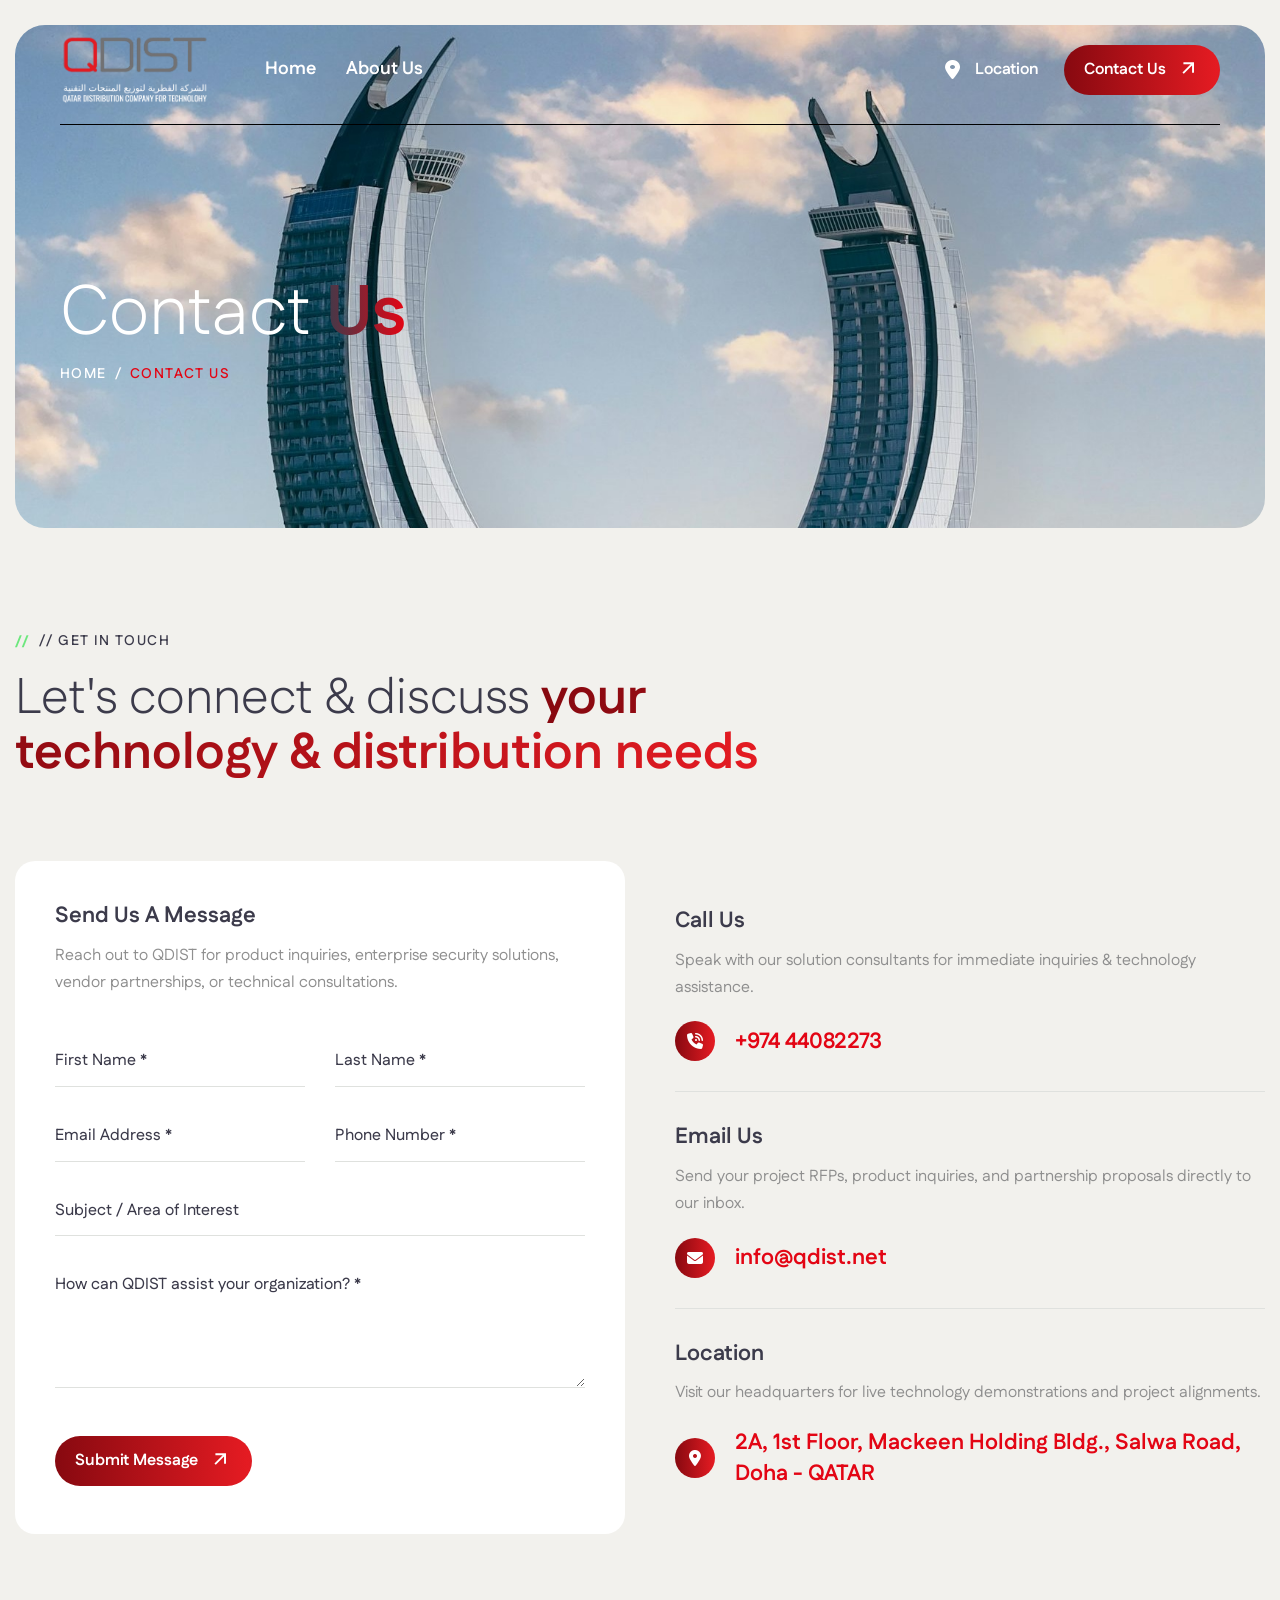
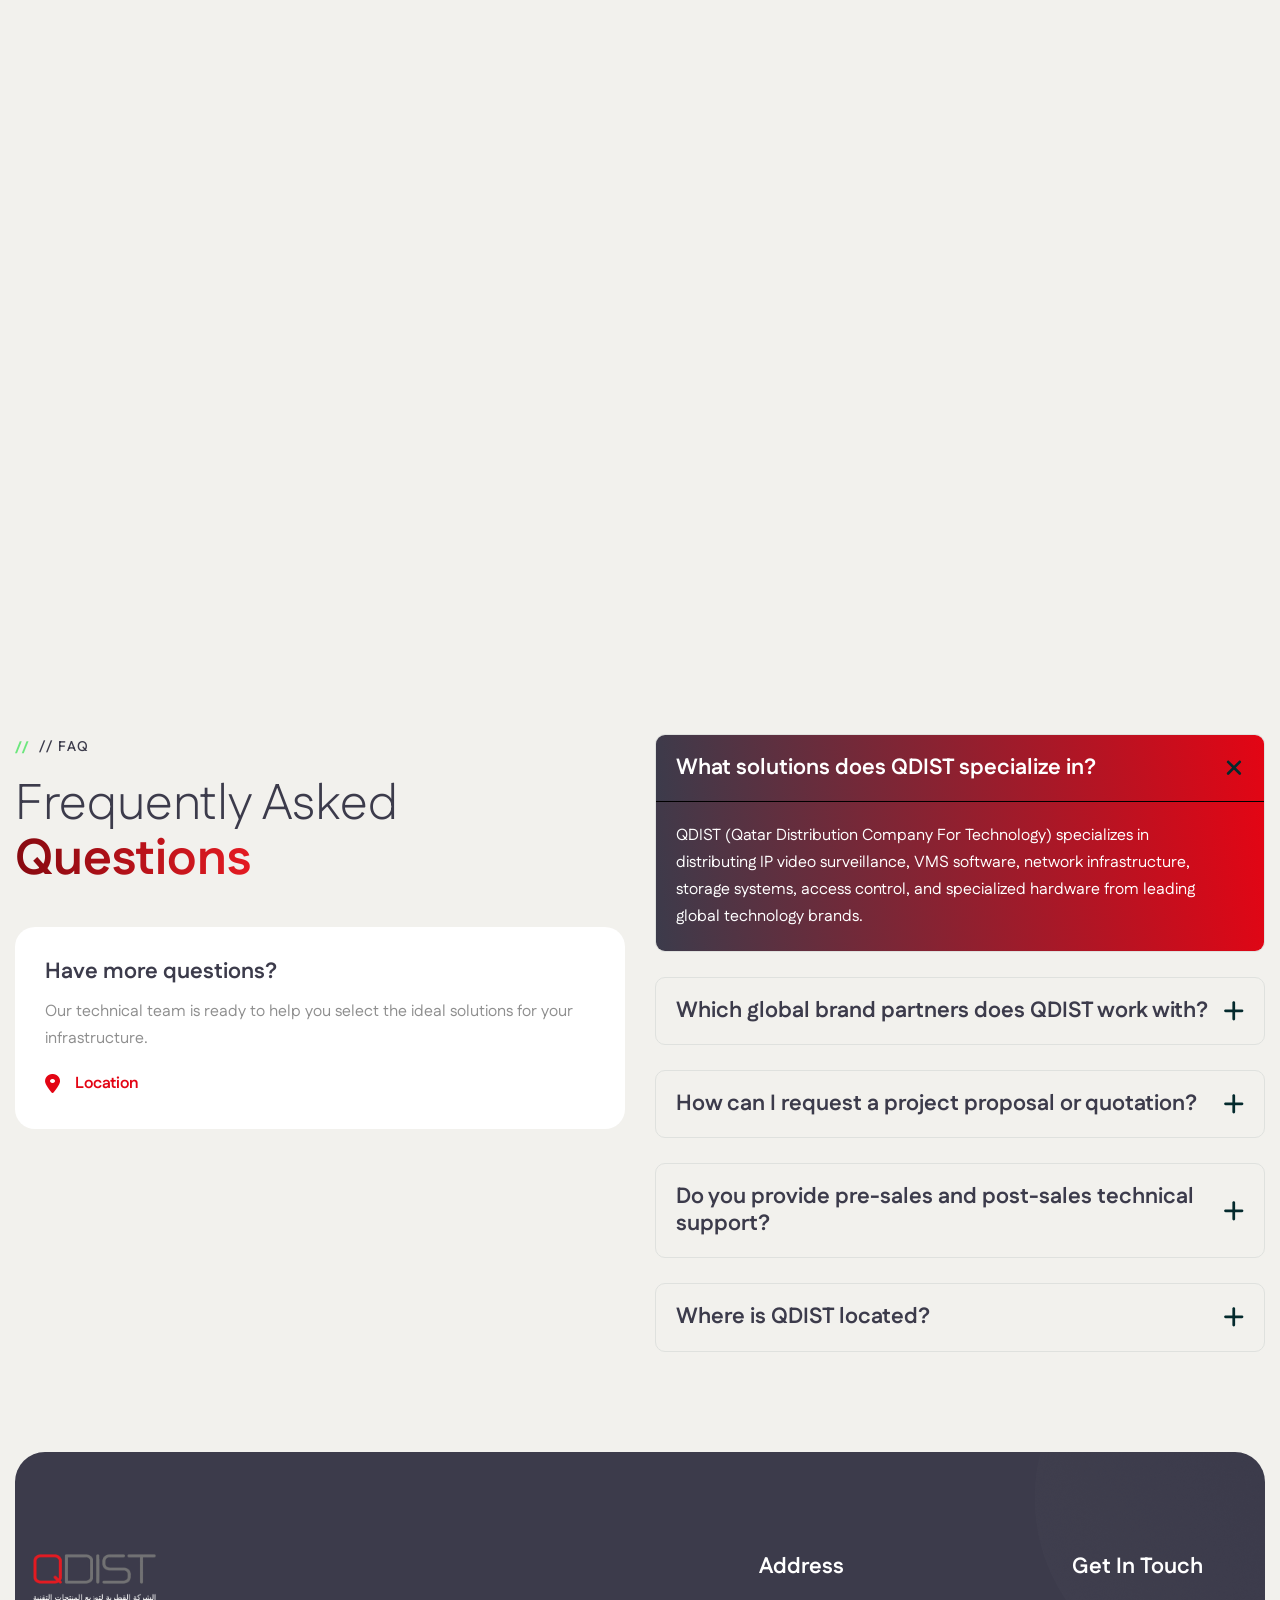
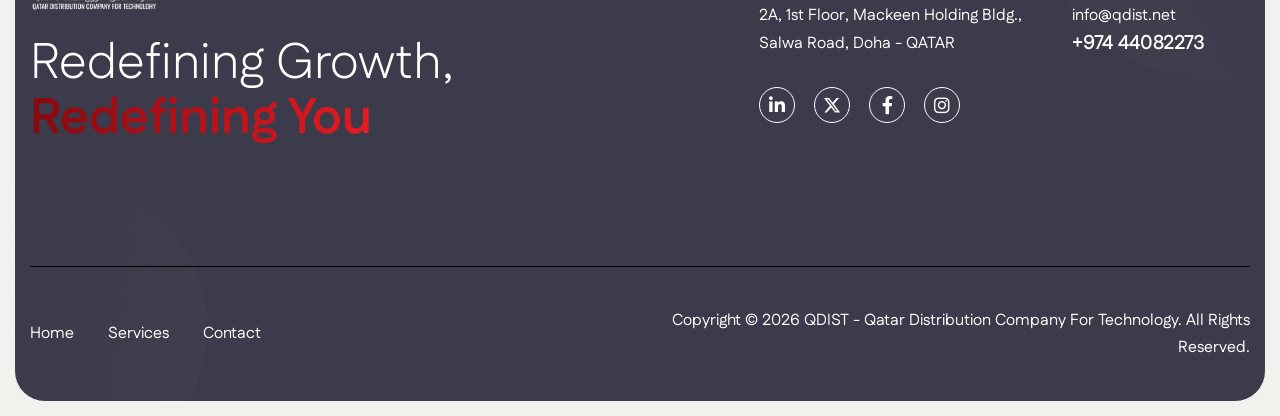
==== commit a2f2d204: "new" ====
--- a/contact.html
+++ b/contact.html
@@ -1,88 +1,93 @@
 <!DOCTYPE html>
 <html lang="zxx">
+
 <head>
-	<!-- Meta -->
-	<meta charset="utf-8">
-	<meta http-equiv="X-UA-Compatible" content="IE=edge">
-	<meta name="viewport" content="width=device-width, initial-scale=1.0, maximum-scale=1">
-	<meta name="description" content="Contact QDIST - Qatar Distribution Company For Technology. Get in touch with our expert team for security, surveillance, networking, and VMS solutions.">
-	<meta name="keywords" content="QDIST, Contact QDIST, Qatar Technology Distribution, Axis, Milestone, ISS, Netgear, Ruijie, Veracity, Security Systems Qatar">
-	<meta name="author" content="QDIST">
-	<!-- Page Title -->
+    <!-- Meta -->
+    <meta charset="utf-8">
+    <meta http-equiv="X-UA-Compatible" content="IE=edge">
+    <meta name="viewport" content="width=device-width, initial-scale=1.0, maximum-scale=1">
+    <meta name="description"
+        content="Contact QDIST - Qatar Distribution Company For Technology. Get in touch with our expert team for security, surveillance, networking, and VMS solutions.">
+    <meta name="keywords"
+        content="QDIST, Contact QDIST, Qatar Technology Distribution, Axis, Milestone, ISS, Netgear, Ruijie, Veracity, Security Systems Qatar">
+    <meta name="author" content="QDIST">
+    <!-- Page Title -->
     <title>Contact Us - QDIST | Qatar Distribution Company For Technology</title>
-	<!-- Favicon Icon -->
-	<link rel="shortcut icon" type="image/x-icon" href="images/favicon.png">
-	<!-- Google Fonts Css-->
-	<link rel="preconnect" href="https://fonts.googleapis.com">
+    <!-- Favicon Icon -->
+    <link rel="shortcut icon" type="image/x-icon" href="images/favicon.png">
+    <!-- Google Fonts Css-->
+    <link rel="preconnect" href="https://fonts.googleapis.com">
     <link rel="preconnect" href="https://fonts.gstatic.com" crossorigin>
     <link href="https://fonts.googleapis.com/css2?family=Fustat:wght@200..800&display=swap" rel="stylesheet">
-	<!-- Bootstrap Css -->
-	<link href="css/bootstrap.min.css" rel="stylesheet" media="screen">
-	<!-- SlickNav Css -->
-	<link href="css/slicknav.min.css" rel="stylesheet">
-	<!-- Swiper Css -->
-	<link rel="stylesheet" href="css/swiper-bundle.min.css">
-	<!-- Font Awesome Icon Css-->
-	<link href="css/all.css" rel="stylesheet" media="screen">
-	<!-- Animated Css -->
-	<link href="css/animate.css" rel="stylesheet">
+    <!-- Bootstrap Css -->
+    <link href="css/bootstrap.min.css" rel="stylesheet" media="screen">
+    <!-- SlickNav Css -->
+    <link href="css/slicknav.min.css" rel="stylesheet">
+    <!-- Swiper Css -->
+    <link rel="stylesheet" href="css/swiper-bundle.min.css">
+    <!-- Font Awesome Icon Css-->
+    <link href="css/all.css" rel="stylesheet" media="screen">
+    <!-- Animated Css -->
+    <link href="css/animate.css" rel="stylesheet">
     <!-- Magnific Popup Core Css File -->
-	<link rel="stylesheet" href="css/magnific-popup.css">
-	<!-- Mouse Cursor Css File -->
-	<link rel="stylesheet" href="css/mousecursor.css">
-	<!-- Main Custom Css -->
-	<link href="css/custom.css" rel="stylesheet" media="screen">
+    <link rel="stylesheet" href="css/magnific-popup.css">
+    <!-- Mouse Cursor Css File -->
+    <link rel="stylesheet" href="css/mousecursor.css">
+    <!-- Main Custom Css -->
+    <link href="css/custom.css" rel="stylesheet" media="screen">
 </head>
+
 <body>
 
     <!-- Preloader Start -->
-	<div class="preloader">
-		<div class="loading-container">
-			<div class="loading"></div>
-			<div id="loading-icon"><img src="images/loader.svg" alt=""></div>
-		</div>
-	</div>
-	<!-- Preloader End -->
+    <div class="preloader">
+        <div class="loading-container">
+            <div class="loading"></div>
+            <div id="loading-icon"><img src="images/loader.svg" alt=""></div>
+        </div>
+    </div>
+    <!-- Preloader End -->
 
     <!-- Header Start -->
-	<header class="main-header">
-		<div class="header-sticky">
-			<nav class="navbar navbar-expand-lg">
-				<div class="container-fluid">
-					<!-- Logo Start -->
-					<a class="navbar-brand" href="./">
-						<img src="images/logo/New.png" alt="QDIST Logo" style="max-height: 70px; width: auto; vertical-align: middle;">
-					</a>
-					<!-- Logo End -->
-
-					<!-- Main Menu Start -->
-					<div class="collapse navbar-collapse main-menu">
+    <header class="main-header">
+        <div class="header-sticky">
+            <nav class="navbar navbar-expand-lg">
+                <div class="container-fluid">
+                    <!-- Logo Start -->
+                    <a class="navbar-brand" href="./">
+                        <img src="images/logo/New.png" alt="QDIST Logo"
+                            style="max-height: 70px; width: auto; vertical-align: middle;">
+                    </a>
+                    <!-- Logo End -->
+
+                    <!-- Main Menu Start -->
+                    <div class="collapse navbar-collapse main-menu">
                         <div class="nav-menu-wrapper">
                             <ul class="navbar-nav mr-auto" id="menu">
-                                <li class="nav-item"><a class="nav-link" href="./">Home</a></li>                                
-                                <li class="nav-item"><a class="nav-link" href="service.html">About Us</a></li>
-
-                                <li class="nav-item active"><a class="nav-link" href="contact.html">Contact Us</a></li>                             
+                                <li class="nav-item"><a class="nav-link" style="font-size: large;" href="./">Home</a></li>
+                                <li class="nav-item"><a class="nav-link" style="font-size: large;" href="service.html">About Us</a></li>
+
                             </ul>
                         </div>
                         <!-- Header Btn Start -->
                         <div class="header-btn d-inline-flex">
                             <a href="#google-map" class="btn-phone"><i class="fa-solid fa-location-dot"></i>Location</a>
-                            <a href="contact.html" class="btn-default">get in touch</a>
+                            <a href="contact.html" class="btn-default">Contact Us</a>
                         </div>
                         <!-- Header Btn End -->
-					</div>
-					<!-- Main Menu End -->
-					<div class="navbar-toggle"></div>
-				</div>
-			</nav>
-			<div class="responsive-menu"></div>
-		</div>
-	</header>
-	<!-- Header End -->
+                    </div>
+                    <!-- Main Menu End -->
+                    <div class="navbar-toggle"></div>
+                </div>
+            </nav>
+            <div class="responsive-menu"></div>
+        </div>
+    </header>
+    <!-- Header End -->
 
     <!-- Page Header Start -->
-	<div class="page-header bg-section parallaxie" style="background-image: url('images/bgb.jpeg'); background-size: cover; background-position: center;">
+    <div class="page-header bg-section parallaxie"
+        style="background-image: url('images/bgb.jpeg'); background-size: cover; background-position: center;">
         <!-- Page Header Box Start -->
         <div class="page-header-box">
             <div class="container-fluid">
@@ -102,10 +107,10 @@
                     </div>
                 </div>
             </div>
-        </div>	
-        <!-- Page Header Box End -->	
-	</div>
-	<!-- Page Header End -->
+        </div>
+        <!-- Page Header Box End -->
+    </div>
+    <!-- Page Header End -->
 
     <!-- Page Contact Us Start -->
     <div class="page-contact-us">
@@ -115,7 +120,8 @@
                     <!-- Section Title Start -->
                     <div class="section-title">
                         <h3 class="wow fadeInUp">// GET IN TOUCH</h3>
-                        <h2 class="wow fadeInUp" data-wow-delay="0.25s">Let's connect & discuss <span>your technology & distribution needs</span></h2>
+                        <h2 class="wow fadeInUp" data-wow-delay="0.25s">Let's connect & discuss <span>your technology &
+                                distribution needs</span></h2>
                     </div>
                     <!-- Section Title End -->
                 </div>
@@ -128,40 +134,48 @@
                         <!-- Contact Us Title Start -->
                         <div class="contact-us-title">
                             <h3 class="wow fadeInUp">Send Us a Message</h3>
-                            <p class="wow fadeInUp" data-wow-delay="0.2s">Reach out to QDIST for product inquiries, enterprise security solutions, vendor partnerships, or technical consultations.</p>
+                            <p class="wow fadeInUp" data-wow-delay="0.2s">Reach out to QDIST for product inquiries,
+                                enterprise security solutions, vendor partnerships, or technical consultations.</p>
                         </div>
                         <!-- Contact Us Title End -->
 
                         <!-- Contact Us Form Start -->
-                        <form id="contactForm" action="#" method="POST" data-toggle="validator" class="wow fadeInUp" data-wow-delay="0.4s">
+                        <form id="contactForm" action="#" method="POST" data-toggle="validator" class="wow fadeInUp"
+                            data-wow-delay="0.4s">
                             <div class="row">
                                 <div class="form-group col-md-6 mb-4">
-                                    <input type="text" name="fname" class="form-control" id="fname" placeholder="First Name *" required>
+                                    <input type="text" name="fname" class="form-control" id="fname"
+                                        placeholder="First Name *" required>
                                     <div class="help-block with-errors"></div>
                                 </div>
 
                                 <div class="form-group col-md-6 mb-4">
-                                    <input type="text" name="lname" class="form-control" id="lname" placeholder="Last Name *" required>
+                                    <input type="text" name="lname" class="form-control" id="lname"
+                                        placeholder="Last Name *" required>
                                     <div class="help-block with-errors"></div>
                                 </div>
 
                                 <div class="form-group col-md-6 mb-4">
-                                    <input type="email" name="email" class="form-control" id="email" placeholder="Email Address *" required>
+                                    <input type="email" name="email" class="form-control" id="email"
+                                        placeholder="Email Address *" required>
                                     <div class="help-block with-errors"></div>
                                 </div>
-                                
+
                                 <div class="form-group col-md-6 mb-4">
-                                    <input type="text" name="phone" class="form-control" id="phone" placeholder="Phone Number *" required>
+                                    <input type="text" name="phone" class="form-control" id="phone"
+                                        placeholder="Phone Number *" required>
                                     <div class="help-block with-errors"></div>
                                 </div>
 
                                 <div class="form-group col-md-12 mb-4">
-                                    <input type="text" name="subject" class="form-control" id="subject" placeholder="Subject / Area of Interest">
+                                    <input type="text" name="subject" class="form-control" id="subject"
+                                        placeholder="Subject / Area of Interest">
                                     <div class="help-block with-errors"></div>
                                 </div>
 
                                 <div class="form-group col-md-12 mb-5">
-                                    <textarea name="message" class="form-control" id="message" rows="4" placeholder="How can QDIST assist your organization? *" required></textarea>
+                                    <textarea name="message" class="form-control" id="message" rows="4"
+                                        placeholder="How can QDIST assist your organization? *" required></textarea>
                                     <div class="help-block with-errors"></div>
                                 </div>
 
@@ -177,7 +191,7 @@
                     </div>
                     <!-- Contact Us Form End -->
                 </div>
-                
+
                 <div class="col-lg-6">
                     <!-- Contact Information Start -->
                     <div class="contact-information">
@@ -186,7 +200,8 @@
                             <!-- Contact Info Contact Start -->
                             <div class="contact-info-contant">
                                 <h3>Call Us</h3>
-                                <p>Speak with our solution consultants for immediate inquiries & technology assistance.</p>
+                                <p>Speak with our solution consultants for immediate inquiries & technology assistance.
+                                </p>
                             </div>
                             <!-- Contact Info Contact End -->
 
@@ -197,7 +212,7 @@
                                 </div>
 
                                 <div class="contact-info-title">
-                                    <h3>+8111801208</h3>
+                                    <h3><a href="tel:+97444082273" style="color: inherit; text-decoration: none;">+974 44082273</a></h3>
                                 </div>
                             </div>
                             <!-- Contact Info Body End -->
@@ -209,7 +224,8 @@
                             <!-- Contact Info Contact Start -->
                             <div class="contact-info-contant">
                                 <h3>Email Us</h3>
-                                <p>Send your project RFPs, product inquiries, and partnership proposals directly to our inbox.</p>
+                                <p>Send your project RFPs, product inquiries, and partnership proposals directly to our
+                                    inbox.</p>
                             </div>
                             <!-- Contact Info Contact End -->
 
@@ -220,7 +236,7 @@
                                 </div>
 
                                 <div class="contact-info-title">
-                                    <h3>info@qdist.qa</h3>
+                                    <h3><a href="mailto:info@qdist.net" style="color: inherit; text-decoration: none;">info@qdist.net</a></h3>
                                 </div>
                             </div>
                             <!-- Contact Info Body End -->
@@ -231,19 +247,21 @@
                         <div class="contact-info-item wow fadeInUp" data-wow-delay="0.5s">
                             <!-- Contact Info Contact Start -->
                             <div class="contact-info-contant">
-                                <h3><a href="#google-map" style="color: inherit; text-decoration: none;">Location</a></h3>
+                                <h3><a href="#google-map" style="color: inherit; text-decoration: none;">Location</a>
+                                </h3>
                                 <p>Visit our headquarters for live technology demonstrations and project alignments.</p>
                             </div>
                             <!-- Contact Info Contact End -->
 
                             <!-- Contact Info Body Start -->
-                            <a href="#google-map" class="contact-info-body" style="text-decoration: none; display: flex; color: inherit; cursor: pointer;">
+                            <a href="#google-map" class="contact-info-body"
+                                style="text-decoration: none; display: flex; color: inherit; cursor: pointer;">
                                 <div class="icon-box">
                                     <i class="fa-solid fa-location-dot"></i>
                                 </div>
 
                                 <div class="contact-info-title">
-                                    <h3>Qatar Distribution Company For Technology, Doha, Qatar</h3>
+                                    <h3>2A, 1st Floor, Mackeen Holding Bldg., Salwa Road, Doha - QATAR</h3>
                                 </div>
                             </a>
                             <!-- Contact Info Body End -->
@@ -264,7 +282,10 @@
                 <div class="col-lg-12">
                     <!-- Google Map Iframe Start -->
                     <div class="google-map-iframe">
-                        <iframe src="https://www.google.com/maps/embed?pb=!1m18!1m12!1m3!1d14427.674061546765!2d51.5200!3d25.2854!2m3!1f0!2f0!3f0!3m2!1i1024!2i768!4f13.1!3m3!1m2!1s0x3e46c59800d986b7%3A0x868cb6789f257a08!2sDoha%2C%20Qatar!5e0!3m2!1sen!2sqa!4v1700000000000!5m2!1sen!2sqa" allowfullscreen="" loading="lazy" referrerpolicy="no-referrer-when-downgrade" style="width:100%; height:450px; border:0;"></iframe>
+                        <iframe
+                            src="https://maps.google.com/maps?q=Mackeen+Holding+Bldg+Salwa+Road+Doha+Qatar&t=&z=16&ie=UTF8&iwloc=&output=embed"
+                            allowfullscreen="" loading="lazy" referrerpolicy="no-referrer-when-downgrade"
+                            style="width:100%; height:450px; border:0;"></iframe>
                     </div>
                     <!-- Google Map Iframe End -->
                 </div>
@@ -291,9 +312,11 @@
                         <div class="faqs-cta-box wow fadeInUp" data-wow-delay="0.75s">
                             <div class="faqs-cta-content">
                                 <h3>Have more questions?</h3>
-                                <p>Our technical team is ready to help you select the ideal solutions for your infrastructure.</p>
-                                <a href="#google-map" class="btn-phone"><i class="fa-solid fa-location-dot"></i>Location</a>
-                            </div>                            
+                                <p>Our technical team is ready to help you select the ideal solutions for your
+                                    infrastructure.</p>
+                                <a href="#google-map" class="btn-phone"><i
+                                        class="fa-solid fa-location-dot"></i>Location</a>
+                            </div>
                         </div>
                         <!-- FAQs CTA Box End -->
                     </div>
@@ -307,13 +330,18 @@
                             <!-- FAQ Item Start -->
                             <div class="accordion-item wow fadeInUp">
                                 <h2 class="accordion-header" id="heading1">
-                                    <button class="accordion-button" type="button" data-bs-toggle="collapse" data-bs-target="#collapse1" aria-expanded="true" aria-controls="collapse1">
+                                    <button class="accordion-button" type="button" data-bs-toggle="collapse"
+                                        data-bs-target="#collapse1" aria-expanded="true" aria-controls="collapse1">
                                         What solutions does QDIST specialize in?
                                     </button>
                                 </h2>
-                                <div id="collapse1" class="accordion-collapse collapse show" aria-labelledby="heading1" data-bs-parent="#faqaccordion">
+                                <div id="collapse1" class="accordion-collapse collapse show" aria-labelledby="heading1"
+                                    data-bs-parent="#faqaccordion">
                                     <div class="accordion-body">
-                                        <p>QDIST (Qatar Distribution Company For Technology) specializes in distributing IP video surveillance, VMS software, network infrastructure, storage systems, access control, and specialized hardware from leading global technology brands.</p>
+                                        <p>QDIST (Qatar Distribution Company For Technology) specializes in distributing
+                                            IP video surveillance, VMS software, network infrastructure, storage
+                                            systems, access control, and specialized hardware from leading global
+                                            technology brands.</p>
                                     </div>
                                 </div>
                             </div>
@@ -322,13 +350,18 @@
                             <!-- FAQ Item Start -->
                             <div class="accordion-item wow fadeInUp" data-wow-delay="0.2s">
                                 <h2 class="accordion-header" id="heading2">
-                                    <button class="accordion-button collapsed" type="button" data-bs-toggle="collapse" data-bs-target="#collapse2" aria-expanded="false" aria-controls="collapse2">
+                                    <button class="accordion-button collapsed" type="button" data-bs-toggle="collapse"
+                                        data-bs-target="#collapse2" aria-expanded="false" aria-controls="collapse2">
                                         Which global brand partners does QDIST work with?
                                     </button>
                                 </h2>
-                                <div id="collapse2" class="accordion-collapse collapse" aria-labelledby="heading2" data-bs-parent="#faqaccordion">
+                                <div id="collapse2" class="accordion-collapse collapse" aria-labelledby="heading2"
+                                    data-bs-parent="#faqaccordion">
                                     <div class="accordion-body">
-                                        <p>We partner with industry-leading manufacturers including Axis Communications, Milestone Systems, ISS Intelligent Security Systems, Netgear, Ruijie Networks, Veracity, Tiandy Technology, System Max, and Multimedia Connect.</p>
+                                        <p>We partner with industry-leading manufacturers including Axis Communications,
+                                            Milestone Systems, ISS Intelligent Security Systems, Netgear, Ruijie
+                                            Networks, Veracity, Tiandy Technology, System Max, and Multimedia Connect.
+                                        </p>
                                     </div>
                                 </div>
                             </div>
@@ -337,47 +370,57 @@
                             <!-- FAQ Item Start -->
                             <div class="accordion-item wow fadeInUp" data-wow-delay="0.4s">
                                 <h2 class="accordion-header" id="heading3">
-                                    <button class="accordion-button collapsed" type="button" data-bs-toggle="collapse" data-bs-target="#collapse3" aria-expanded="false" aria-controls="collapse3">
+                                    <button class="accordion-button collapsed" type="button" data-bs-toggle="collapse"
+                                        data-bs-target="#collapse3" aria-expanded="false" aria-controls="collapse3">
                                         How can I request a project proposal or quotation?
                                     </button>
                                 </h2>
-                                <div id="collapse3" class="accordion-collapse collapse" aria-labelledby="heading3" data-bs-parent="#faqaccordion">
+                                <div id="collapse3" class="accordion-collapse collapse" aria-labelledby="heading3"
+                                    data-bs-parent="#faqaccordion">
                                     <div class="accordion-body">
-                                        <p>You can fill out the contact form above with your project details or email us directly at info@qdist.qa. Our technical sales team will review your requirements and provide a detailed quotation.</p>
+                                        <p>You can fill out the contact form above with your project details or email us
+                                            directly at <a href="mailto:info@qdist.net">info@qdist.net</a>. Our technical sales team will review your
+                                            requirements and provide a detailed quotation.</p>
                                     </div>
                                 </div>
                             </div>
-                            <!-- FAQ Item End -->    
+                            <!-- FAQ Item End -->
 
                             <!-- FAQ Item Start -->
                             <div class="accordion-item wow fadeInUp" data-wow-delay="0.6s">
                                 <h2 class="accordion-header" id="heading4">
-                                    <button class="accordion-button collapsed" type="button" data-bs-toggle="collapse" data-bs-target="#collapse4" aria-expanded="false" aria-controls="collapse4">
+                                    <button class="accordion-button collapsed" type="button" data-bs-toggle="collapse"
+                                        data-bs-target="#collapse4" aria-expanded="false" aria-controls="collapse4">
                                         Do you provide pre-sales and post-sales technical support?
                                     </button>
                                 </h2>
-                                <div id="collapse4" class="accordion-collapse collapse" aria-labelledby="heading4" data-bs-parent="#faqaccordion">
+                                <div id="collapse4" class="accordion-collapse collapse" aria-labelledby="heading4"
+                                    data-bs-parent="#faqaccordion">
                                     <div class="accordion-body">
-                                        <p>Yes, QDIST offers complete end-to-end technical assistance including solution architecture, system sizing, proof-of-concept testing, and post-implementation support for system integrators and partners.</p>
+                                        <p>Yes, QDIST offers complete end-to-end technical assistance including solution
+                                            architecture, system sizing, proof-of-concept testing, and
+                                            post-implementation support for system integrators and partners.</p>
                                     </div>
                                 </div>
                             </div>
-                            <!-- FAQ Item End --> 
-                             
+                            <!-- FAQ Item End -->
+
                             <!-- FAQ Item Start -->
                             <div class="accordion-item wow fadeInUp" data-wow-delay="0.8s">
                                 <h2 class="accordion-header" id="heading5">
-                                    <button class="accordion-button collapsed" type="button" data-bs-toggle="collapse" data-bs-target="#collapse5" aria-expanded="false" aria-controls="collapse5">
+                                    <button class="accordion-button collapsed" type="button" data-bs-toggle="collapse"
+                                        data-bs-target="#collapse5" aria-expanded="false" aria-controls="collapse5">
                                         Where is QDIST located?
                                     </button>
                                 </h2>
-                                <div id="collapse5" class="accordion-collapse collapse" aria-labelledby="heading5" data-bs-parent="#faqaccordion">
+                                <div id="collapse5" class="accordion-collapse collapse" aria-labelledby="heading5"
+                                    data-bs-parent="#faqaccordion">
                                     <div class="accordion-body">
-                                        <p>Our main offices and technology distribution center are situated in Doha, Qatar, serving clients and partners across the region.</p>
+                                        <p>Our office is located at 2A, 1st Floor, Mackeen Holding Bldg., Salwa Road, Doha - QATAR.</p>
                                     </div>
                                 </div>
                             </div>
-                            <!-- FAQ Item End --> 
+                            <!-- FAQ Item End -->
                         </div>
                         <!-- FAQ Accordion End -->
                     </div>
@@ -410,7 +453,7 @@
                     <!-- Footer Contact Information Start -->
                     <div class="footer-contact-info">
                         <h3><a href="#google-map" style="color: inherit; text-decoration: none;">Address</a></h3>
-                        <p><a href="#google-map" style="color: inherit; text-decoration: none;">Qatar Distribution Company For Technology, Doha, Qatar</a></p>
+                        <p><a href="#google-map" style="color: inherit; text-decoration: none;">2A, 1st Floor, Mackeen Holding Bldg., Salwa Road, Doha - QATAR</a></p>
                     </div>
                     <!-- Footer Contact Information End -->
 
@@ -430,8 +473,8 @@
                     <!-- Footer Contact Information Start -->
                     <div class="footer-contact-info">
                         <h3>Get In Touch</h3>
-                        <p>info@qdist.qa</p>
-                        <p><span>+8111801208</span></p>
+                        <p><a href="mailto:info@qdist.net" style="color: inherit; text-decoration: none;">info@qdist.net</a></p>
+                        <p><a href="tel:+97444082273" style="color: inherit; text-decoration: none;"><span>+974 44082273</span></a></p>
                     </div>
                     <!-- Footer Contact Information End -->
                 </div>
@@ -443,7 +486,7 @@
                     <div class="col-md-6">
                         <!-- Footer Menu Start -->
                         <div class="footer-menu">
-                            <ul>                            
+                            <ul>
                                 <li><a href="./">home</a></li>
                                 <li><a href="service.html">services</a></li>
                                 <li><a href="contact.html">contact</a></li>
@@ -455,7 +498,8 @@
                     <div class="col-md-6">
                         <!-- Footer Copyright Start -->
                         <div class="footer-copyright-text">
-                            <p>Copyright © 2026 QDIST - Qatar Distribution Company For Technology. All Rights Reserved.</p>
+                            <p>Copyright © 2026 QDIST - Qatar Distribution Company For Technology. All Rights Reserved.
+                            </p>
                         </div>
                         <!-- Footer Copyright End -->
                     </div>
@@ -495,4 +539,5 @@
     <!-- Main Custom js file -->
     <script src="js/function.js"></script>
 </body>
+
 </html>
--- a/css/custom.css
+++ b/css/custom.css
@@ -371,7 +371,7 @@
 }
 
 .section-title h1 {
-    font-size: 70px;
+    font-size: 50px;
     font-weight: 300;
     line-height: 1.1em;
     color: var(--primary-color);
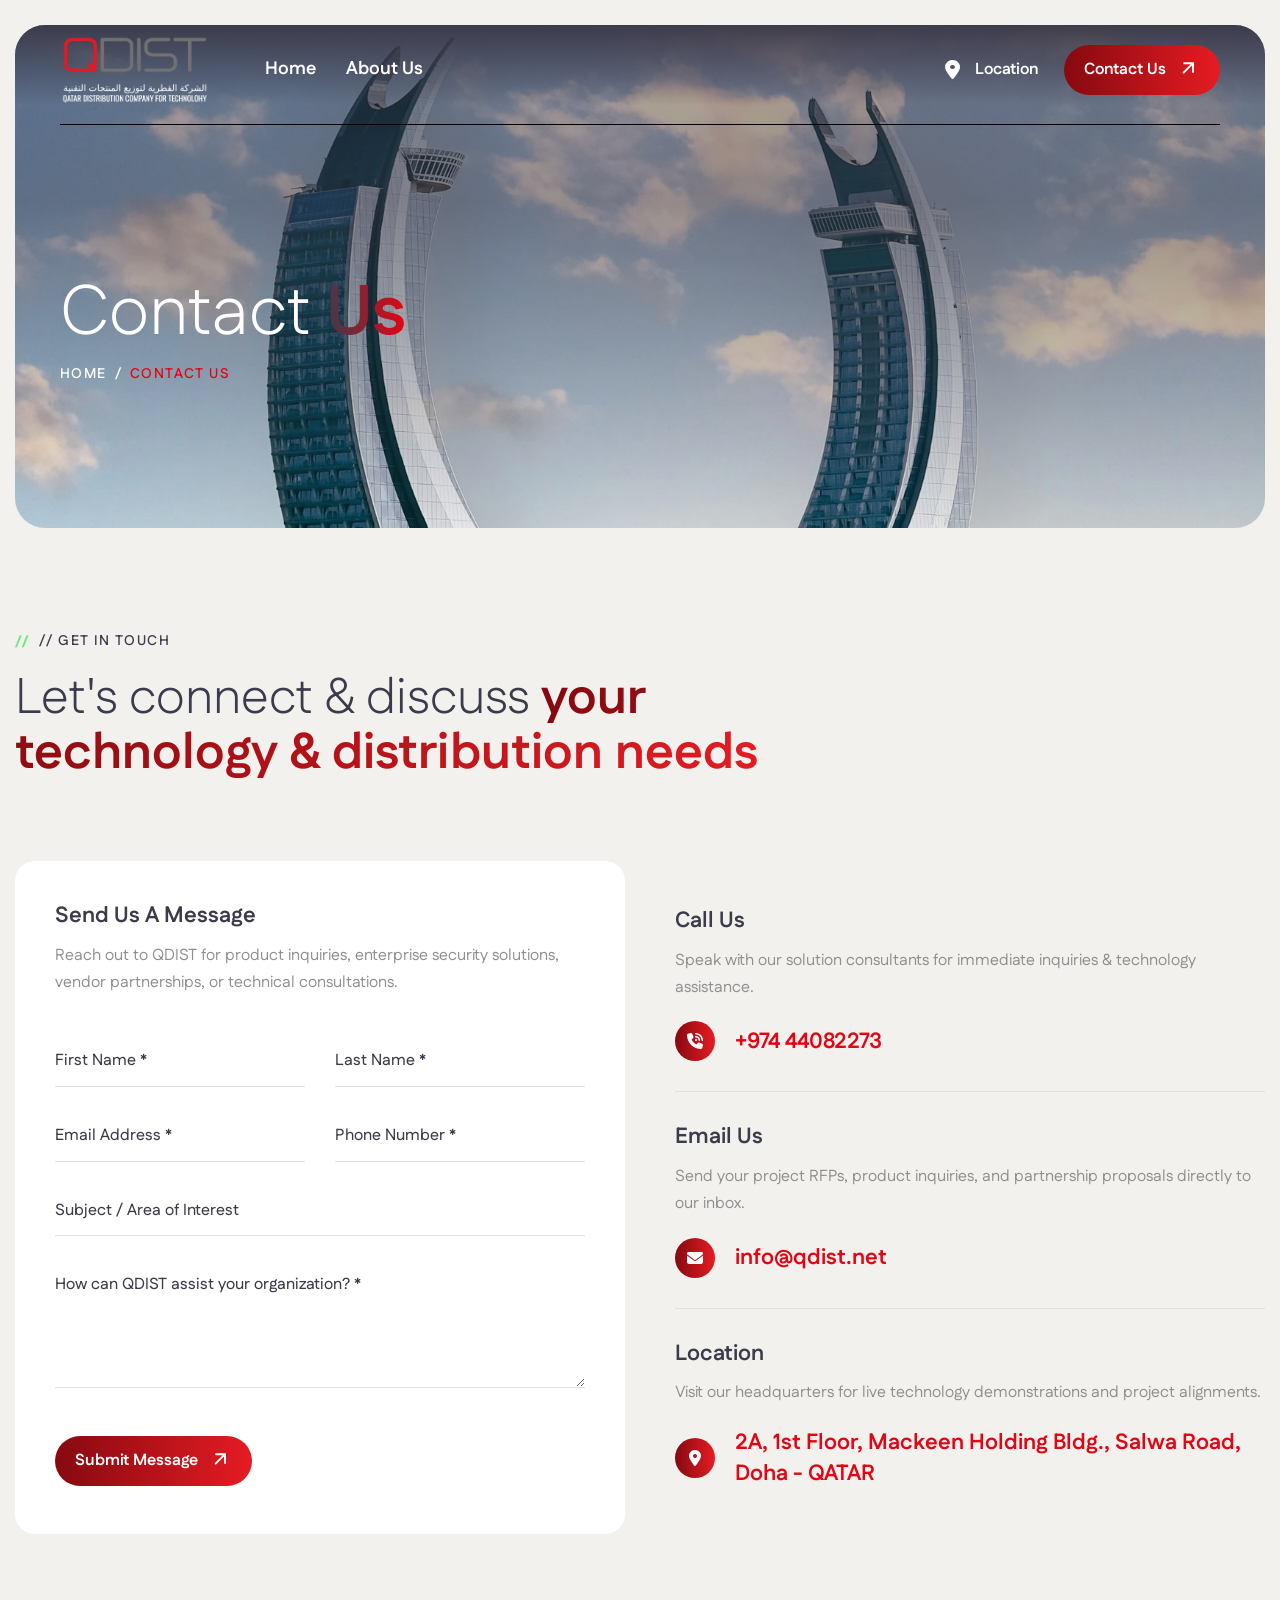
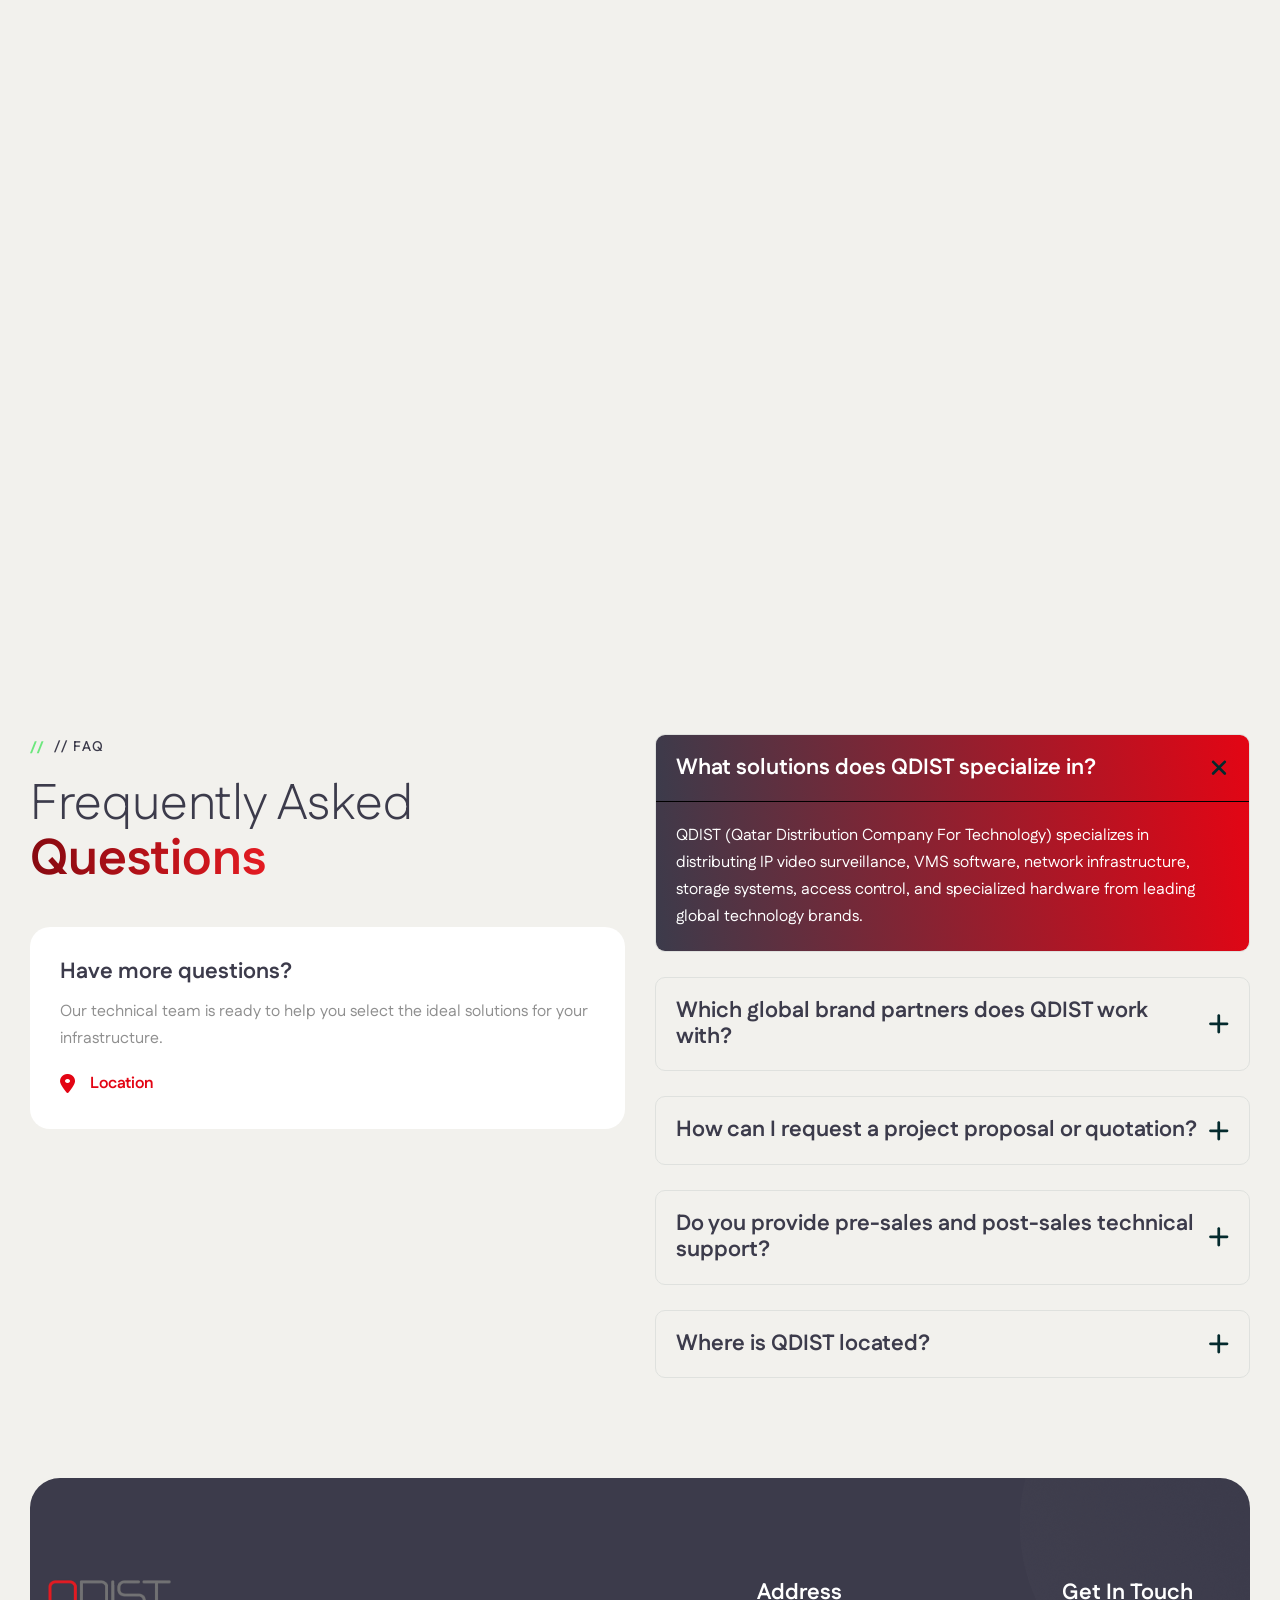
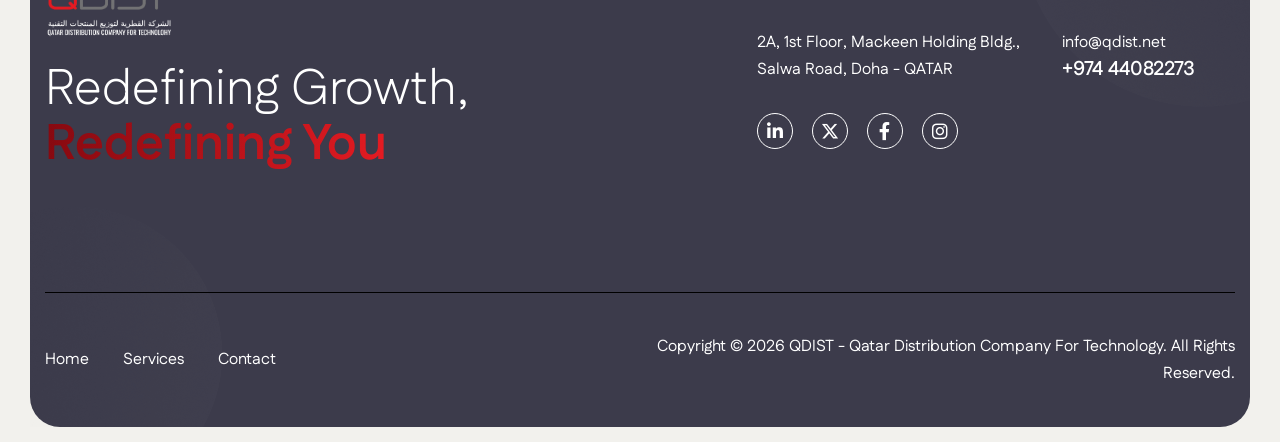
==== commit dd8d6140: "new" ====
--- a/contact.html
+++ b/contact.html
@@ -282,11 +282,7 @@
                 <div class="col-lg-12">
                     <!-- Google Map Iframe Start -->
                     <div class="google-map-iframe">
-                        <iframe
-                            src="https://maps.google.com/maps?q=Mackeen+Holding+Bldg+Salwa+Road+Doha+Qatar&t=&z=16&ie=UTF8&iwloc=&output=embed"
-                            allowfullscreen="" loading="lazy" referrerpolicy="no-referrer-when-downgrade"
-                            style="width:100%; height:450px; border:0;"></iframe>
-                    </div>
+                  <iframe src="https://www.google.com/maps/embed?pb=!1m18!1m12!1m3!1d3656.3413482063424!2d51.42894419678952!3d25.225313400000015!2m3!1f0!2f0!3f0!3m2!1i1024!2i768!4f13.1!3m3!1m2!1s0x3e45d1025a1b197b%3A0x655b4be5bbb85eef!2sQDIST%20-%20Qatar%20Distribution%20Company%20for%20Technology!5e1!3m2!1sen!2sae!4v1793859573418!5m2!1sen!2sae" width="600" height="450" style="border:0;" allowfullscreen="" loading="lazy" referrerpolicy="strict-origin-when-cross-origin"></iframe>
                     <!-- Google Map Iframe End -->
                 </div>
             </div>
--- a/css/custom.css
+++ b/css/custom.css
@@ -53,6 +53,29 @@
     --dark-divider-color: black;
     --error-color: rgb(230, 87, 87);
     --default-font: "Fustat", sans-serif;
+    --logo-font: "Michroma", sans-serif;
+}
+
+.qdist-logo-font, 
+.section-title h1 span.qdist-logo-font {
+    font-family: var(--logo-font);
+    font-weight: 700;
+    letter-spacing: 2px;
+    background: none;
+    -webkit-text-fill-color: initial;
+    color: var(--white-color);
+    display: inline-block;
+}
+
+.qdist-logo-font .q-letter,
+.section-title h1 span.qdist-logo-font .q-letter {
+    background: none;
+    -webkit-text-fill-color: #E41B22;
+    color: #E41B22;
+}
+
+.mil-preloader .qdist-logo-font {
+    color: #3C3B4B;
 }
 
 /************************************/
@@ -794,17 +817,22 @@
     bottom: 0;
     left: 0;
     right: 0;
-background:
-  linear-gradient(
-    180deg,
-    rgba(255, 255, 255, 0) 45%,
-    var(--primary-color) 100%
-  ),
-  linear-gradient(
-    270deg,
-    rgba(255, 255, 255, 0) 40%,
-    var(--primary-color) 100%
-  );
+    background:
+      linear-gradient(
+        180deg,
+        var(--primary-color) 0%,
+        rgba(60, 59, 75, 0.52) 90px,
+        rgba(60, 59, 75, 0.5) 35%,
+        rgba(60, 59, 75, 0.1) 50%,
+        rgba(60, 59, 75, 0.75) 80%,
+        var(--primary-color) 100%
+      ),
+      linear-gradient(
+        270deg,
+        rgba(60, 59, 75, 0) 45%,
+        rgba(60, 59, 75, 0.85) 85%,
+        var(--primary-color) 100%
+      );
     width: 100%;
     height: 100%;
     z-index: 1;
@@ -933,11 +961,46 @@
     margin-bottom: 16px;
 }
 
+/* Pure transparency fade mask for hero marquee (No solid color overlay) */
+.hero-marquee-box .marquee-container,
+.hero-marquee-box .marquee-row {
+    position: relative;
+    overflow: hidden;
+    -webkit-mask-image: linear-gradient(
+        to right,
+        transparent 0%,
+        rgba(0, 0, 0, 0.2) 20px,
+        rgba(0, 0, 0, 0.7) 60px,
+        #000 120px,
+        #000 calc(100% - 120px),
+        rgba(0, 0, 0, 0.7) calc(100% - 60px),
+        rgba(0, 0, 0, 0.2) calc(100% - 20px),
+        transparent 100%
+    );
+    -webkit-mask-size: 100% 100%;
+    -webkit-mask-repeat: no-repeat;
+    mask-image: linear-gradient(
+        to right,
+        transparent 0%,
+        rgba(0, 0, 0, 0.2) 20px,
+        rgba(0, 0, 0, 0.7) 60px,
+        #000 120px,
+        #000 calc(100% - 120px),
+        rgba(0, 0, 0, 0.7) calc(100% - 60px),
+        rgba(0, 0, 0, 0.2) calc(100% - 20px),
+        transparent 100%
+    );
+    mask-size: 100% 100%;
+    mask-repeat: no-repeat;
+}
+
+.hero-marquee-box .marquee-track {
+    will-change: transform;
+}
+
 .hero-marquee-box .marquee-track .expertise-item {
-    background: rgba(255, 255, 255, 0.12);
-    backdrop-filter: blur(10px);
-    -webkit-backdrop-filter: blur(10px);
-    border: 1px solid rgba(255, 255, 255, 0.2);
+    background: rgba(255, 255, 255, 0.16);
+    border: 1px solid rgba(255, 255, 255, 0.22);
     border-radius: 12px;
     padding: 10px 20px;
     box-shadow: 0 4px 15px rgba(0, 0, 0, 0.15);
@@ -2633,8 +2696,15 @@
     left: 0;
     right: 0;
     bottom: 0;
-    /* background: linear-gradient(270deg, rgba(4, 42, 45, 0) 22.28%, var(--primary-color) 100%); */
+    background: linear-gradient(
+        180deg,
+        var(--primary-color) 0%,
+        rgba(60, 59, 75, 0.42) 80px,
+        rgba(60, 59, 75, 0.5) 35%,
+        rgba(60, 59, 75, 0) 100%
+    );
     z-index: 0;
+    pointer-events: none;
 }
 
 .page-header-box {
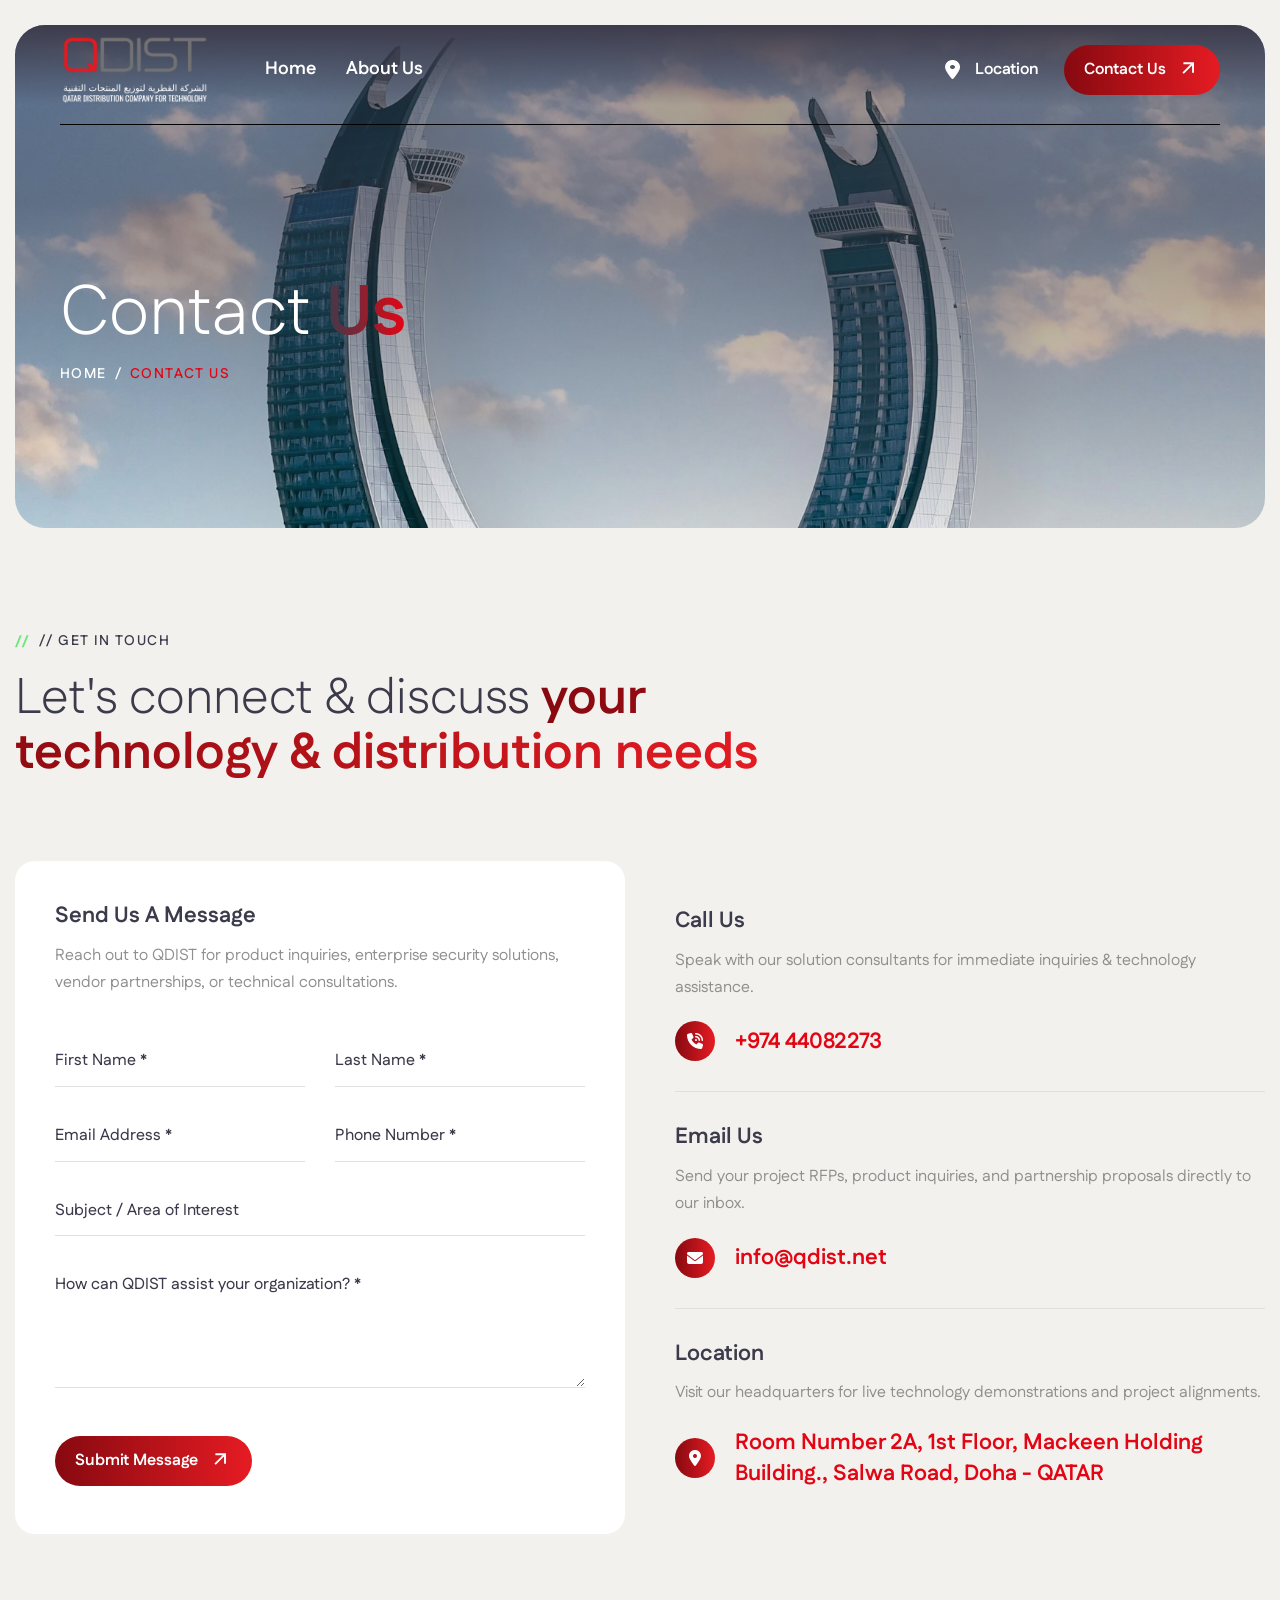
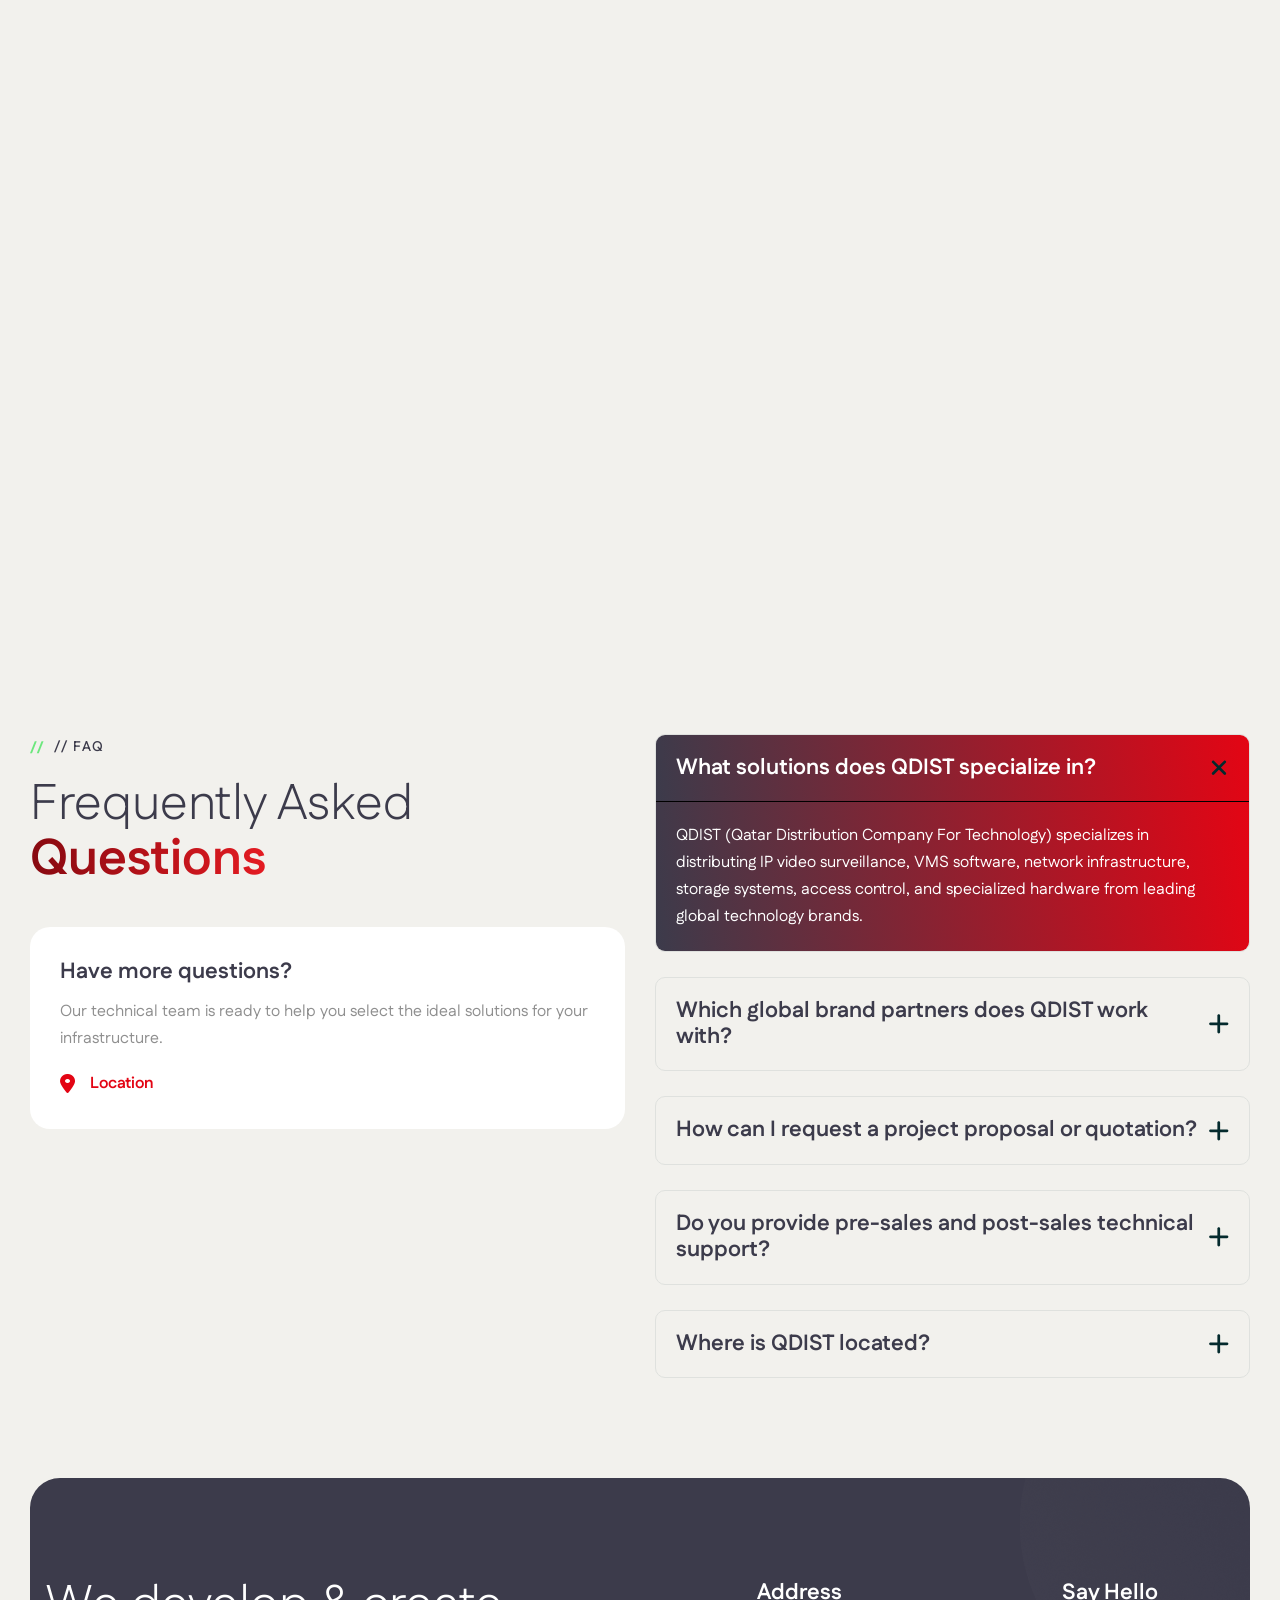
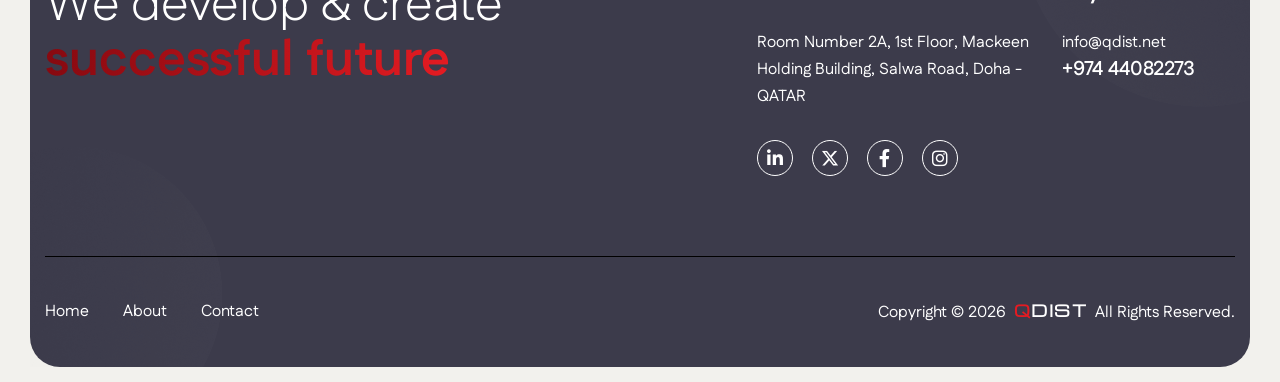
==== commit 1762bc0f: "new" ====
--- a/contact.html
+++ b/contact.html
@@ -14,11 +14,14 @@
     <!-- Page Title -->
     <title>Contact Us - QDIST | Qatar Distribution Company For Technology</title>
     <!-- Favicon Icon -->
-    <link rel="shortcut icon" type="image/x-icon" href="images/favicon.png">
+    <link rel="shortcut icon" type="image/x-icon" href="images/favicon.png?v=2">
+    <link rel="icon" type="image/png" sizes="192x192" href="images/favicon.png?v=2">
+    <link rel="apple-touch-icon" href="images/favicon.png?v=2">
+
     <!-- Google Fonts Css-->
     <link rel="preconnect" href="https://fonts.googleapis.com">
     <link rel="preconnect" href="https://fonts.gstatic.com" crossorigin>
-    <link href="https://fonts.googleapis.com/css2?family=Fustat:wght@200..800&display=swap" rel="stylesheet">
+    <link href="https://fonts.googleapis.com/css2?family=Fustat:wght@200..800&family=Michroma&display=swap" rel="stylesheet">
     <!-- Bootstrap Css -->
     <link href="css/bootstrap.min.css" rel="stylesheet" media="screen">
     <!-- SlickNav Css -->
@@ -34,7 +37,7 @@
     <!-- Mouse Cursor Css File -->
     <link rel="stylesheet" href="css/mousecursor.css">
     <!-- Main Custom Css -->
-    <link href="css/custom.css" rel="stylesheet" media="screen">
+    <link href="css/custom.css?v=2.5" rel="stylesheet" media="screen">
 </head>
 
 <body>
@@ -66,7 +69,8 @@
                             <ul class="navbar-nav mr-auto" id="menu">
                                 <li class="nav-item"><a class="nav-link" style="font-size: large;" href="./">Home</a></li>
                                 <li class="nav-item"><a class="nav-link" style="font-size: large;" href="service.html">About Us</a></li>
-
+                                <li class="nav-item mobile-menu-btn"><a class="nav-link" style="font-size: large;" href="#google-map"><i class="fa-solid fa-location-dot" style="margin-right: 8px;"></i>Location</a></li>
+                                <li class="nav-item mobile-menu-btn contact-btn active"><a class="nav-link" style="font-size: large;" href="contact.html">Contact Us</a></li>
                             </ul>
                         </div>
                         <!-- Header Btn Start -->
@@ -261,7 +265,7 @@
                                 </div>
 
                                 <div class="contact-info-title">
-                                    <h3>2A, 1st Floor, Mackeen Holding Bldg., Salwa Road, Doha - QATAR</h3>
+                                    <h3>Room Number 2A, 1st Floor, Mackeen Holding Building., Salwa Road, Doha - QATAR</h3>
                                 </div>
                             </a>
                             <!-- Contact Info Body End -->
@@ -412,7 +416,7 @@
                                 <div id="collapse5" class="accordion-collapse collapse" aria-labelledby="heading5"
                                     data-bs-parent="#faqaccordion">
                                     <div class="accordion-body">
-                                        <p>Our office is located at 2A, 1st Floor, Mackeen Holding Bldg., Salwa Road, Doha - QATAR.</p>
+                                        <p>Our office is located at Room Number 2A, 1st Floor, Mackeen Holding Building., Salwa Road, Doha - QATAR.</p>
                                     </div>
                                 </div>
                             </div>
@@ -426,7 +430,7 @@
     </div>
     <!-- Our FAQs Section End -->
 
-    <!-- Footer Start -->
+        <!-- Footer Start -->
     <footer class="main-footer bg-section">
         <div class="container">
             <div class="row">
@@ -435,10 +439,7 @@
                     <div class="about-footer">
                         <!-- Section Title Start -->
                         <div class="section-title">
-                            <div class="mb-4">
-                                <img src="images/logo/New.png" alt="QDIST Logo" style="max-height: 60px; width: auto;">
-                            </div>
-                            <h2>Redefining Growth, <span>Redefining You</span></h2>
+                            <h2>We develop & create <span>successful future</span></h2>
                         </div>
                         <!-- Section Title End -->
                     </div>
@@ -448,8 +449,8 @@
                 <div class="col-lg-3 col-md-3">
                     <!-- Footer Contact Information Start -->
                     <div class="footer-contact-info">
-                        <h3><a href="#google-map" style="color: inherit; text-decoration: none;">Address</a></h3>
-                        <p><a href="#google-map" style="color: inherit; text-decoration: none;">2A, 1st Floor, Mackeen Holding Bldg., Salwa Road, Doha - QATAR</a></p>
+                        <h3><a href="contact.html#google-map" style="color: inherit; text-decoration: none;">address</a></h3>
+                        <p><a href="contact.html#google-map" style="color: inherit; text-decoration: none;">Room Number 2A, 1st Floor, Mackeen Holding Building, Salwa Road, Doha - QATAR</a></p>
                     </div>
                     <!-- Footer Contact Information End -->
 
@@ -468,7 +469,7 @@
                 <div class="col-lg-2 col-md-3">
                     <!-- Footer Contact Information Start -->
                     <div class="footer-contact-info">
-                        <h3>Get In Touch</h3>
+                        <h3>say hello</h3>
                         <p><a href="mailto:info@qdist.net" style="color: inherit; text-decoration: none;">info@qdist.net</a></p>
                         <p><a href="tel:+97444082273" style="color: inherit; text-decoration: none;"><span>+974 44082273</span></a></p>
                     </div>
@@ -484,7 +485,8 @@
                         <div class="footer-menu">
                             <ul>
                                 <li><a href="./">home</a></li>
-                                <li><a href="service.html">services</a></li>
+                                <li><a href="service.html">about</a></li>
+                            
                                 <li><a href="contact.html">contact</a></li>
                             </ul>
                         </div>
@@ -494,8 +496,7 @@
                     <div class="col-md-6">
                         <!-- Footer Copyright Start -->
                         <div class="footer-copyright-text">
-                            <p>Copyright © 2026 QDIST - Qatar Distribution Company For Technology. All Rights Reserved.
-                            </p>
+                            <p>Copyright © 2026 <span class="qdist-logo-font"><span class="q-letter">Q</span>DIST</span> All Rights Reserved.</p>
                         </div>
                         <!-- Footer Copyright End -->
                     </div>
--- a/css/custom.css
+++ b/css/custom.css
@@ -57,21 +57,26 @@
 }
 
 .qdist-logo-font, 
-.section-title h1 span.qdist-logo-font {
+.section-title h1 span.qdist-logo-font,
+.section-title h2 span.qdist-logo-font,
+.section-title h3 span.qdist-logo-font {
     font-family: var(--logo-font);
     font-weight: 700;
     letter-spacing: 2px;
-    background: none;
-    -webkit-text-fill-color: initial;
-    color: var(--white-color);
+    background: none !important;
+    -webkit-text-fill-color: currentColor !important;
+    color: inherit;
     display: inline-block;
+    margin-right: 6px;
 }
 
 .qdist-logo-font .q-letter,
-.section-title h1 span.qdist-logo-font .q-letter {
-    background: none;
-    -webkit-text-fill-color: #E41B22;
-    color: #E41B22;
+.section-title h1 span.qdist-logo-font .q-letter,
+.section-title h2 span.qdist-logo-font .q-letter,
+.section-title h3 span.qdist-logo-font .q-letter {
+    background: none !important;
+    -webkit-text-fill-color: #E41B22 !important;
+    color: #E41B22 !important;
 }
 
 .mil-preloader .qdist-logo-font {
@@ -416,6 +421,20 @@
     -webkit-text-fill-color: transparent;
 }
 
+.section-title h1 span.qdist-logo-font,
+.section-title h2 span.qdist-logo-font {
+    background: none !important;
+    -webkit-text-fill-color: currentColor !important;
+    color: inherit;
+}
+
+.section-title h1 span.qdist-logo-font .q-letter,
+.section-title h2 span.qdist-logo-font .q-letter {
+    background: none !important;
+    -webkit-text-fill-color: #E41B22 !important;
+    color: #E41B22 !important;
+}
+
 .section-title p {
     margin-top: 30px;
     margin-bottom: 0;
@@ -716,25 +735,47 @@
     margin: 0;
 }
 
+/* Unified styling for ALL links in Mobile / Tablet sidebar */
+@media (min-width: 992px) {
+    .main-menu ul li.mobile-menu-btn {
+        display: none !important;
+    }
+}
+
+.slicknav_nav,
+.slicknav_nav ul {
+    font-family: var(--default-font) !important;
+}
+
 .slicknav_nav .slicknav_row,
-.slicknav_nav li a {
+.slicknav_nav li a,
+.slicknav_nav li.mobile-menu-btn a,
+.slicknav_nav li.mobile-menu-btn.contact-btn a {
     position: relative;
-    font-size: 16px;
-    font-weight: 700;
-    text-transform: capitalize;
-    padding: 10px 20px;
-    color: var(--white-color);
-    line-height: normal;
-    margin: 0;
+    font-family: var(--default-font) !important;
+    font-size: 18px !important;
+    font-weight: 700 !important;
+    text-transform: capitalize !important;
+    letter-spacing: 0.3px !important;
+    padding: 12px 20px !important;
+    color: var(--white-color) !important;
+    line-height: normal !important;
+    margin: 0 !important;
     border-radius: 0 !important;
+    background: transparent !important;
+    display: flex !important;
+    align-items: center !important;
+    gap: 8px !important;
+    box-shadow: none !important;
     transition: all 0.3s ease-in-out;
 }
 
+.slicknav_nav li.active > a,
 .slicknav_nav a:hover,
 .slicknav_nav a:focus,
 .slicknav_nav .slicknav_row:hover {
-    background-color: transparent;
-    color: var(--primary-color);
+    background-color: transparent !important;
+    color: var(--accent-color) !important;
 }
 
 .slicknav_menu ul ul li a {
@@ -2672,6 +2713,13 @@
     margin: 0;
 }
 
+.footer-copyright-text .qdist-logo-font {
+    margin: 0 4px;
+    letter-spacing: 1.5px;
+    font-size: 15px;
+    vertical-align: baseline;
+}
+
 /************************************/
 
 /***     17. About Us Page css    ***/
@@ -4688,6 +4736,22 @@
     .header-btn {
         display: none;
     }
+    .hero-marquee-box .marquee-track .expertise-item {
+        padding: 6px 16px 6px 6px;
+    }
+    .hero-marquee-box .marquee-track .expertise-image figure {
+        width: 46px;
+        height: 46px;
+        padding: 5px;
+    }
+    .hero-marquee-box .marquee-track .expertise-image img {
+        max-width: 32px;
+        max-height: 32px;
+        image-rendering: -webkit-optimize-contrast;
+    }
+    .hero-marquee-box .marquee-track .expertise-content p {
+        font-size: 13px;
+    }
     .bg-section {
         width: 100%;
         margin-left: 0px;
@@ -5452,6 +5516,66 @@
     }
     .hero-btn .btn-default.btn-highlighted {
         margin: 0px;
+    }
+    /* Hero Marquee mobile view: compact brand cards & crisp resolution */
+    .hero-marquee-box {
+        margin-top: 30px;
+        padding-top: 15px;
+    }
+    .hero-marquee-title {
+        font-size: 11px;
+        letter-spacing: 2px;
+        margin-bottom: 10px;
+    }
+    .hero-marquee-box .marquee-container,
+    .hero-marquee-box .marquee-row {
+        padding: 5px 0;
+        -webkit-mask-image: linear-gradient(
+            to right,
+            transparent 0%,
+            rgba(0, 0, 0, 0.4) 15px,
+            #000 50px,
+            #000 calc(100% - 50px),
+            rgba(0, 0, 0, 0.4) calc(100% - 15px),
+            transparent 100%
+        );
+        mask-image: linear-gradient(
+            to right,
+            transparent 0%,
+            rgba(0, 0, 0, 0.4) 15px,
+            #000 50px,
+            #000 calc(100% - 50px),
+            rgba(0, 0, 0, 0.4) calc(100% - 15px),
+            transparent 100%
+        );
+    }
+    .hero-marquee-box .marquee-track {
+        gap: 12px;
+    }
+    .hero-marquee-box .marquee-track .expertise-item {
+        padding: 5px 14px 5px 6px;
+        border-radius: 50px;
+        border: 1px solid rgba(255, 255, 255, 0.22);
+    }
+    .hero-marquee-box .marquee-track .expertise-image figure {
+        width: 36px;
+        height: 36px;
+        padding: 4px;
+    }
+    .hero-marquee-box .marquee-track .expertise-image img {
+        max-width: 26px;
+        max-height: 26px;
+        image-rendering: -webkit-optimize-contrast;
+        image-rendering: crisp-edges;
+        backface-visibility: hidden;
+        -webkit-backface-visibility: hidden;
+    }
+    .hero-marquee-box .marquee-track .expertise-content {
+        padding-left: 8px;
+    }
+    .hero-marquee-box .marquee-track .expertise-content p {
+        font-size: 12px;
+        font-weight: 600;
     }
     .export-coaching-box {
         display: none;
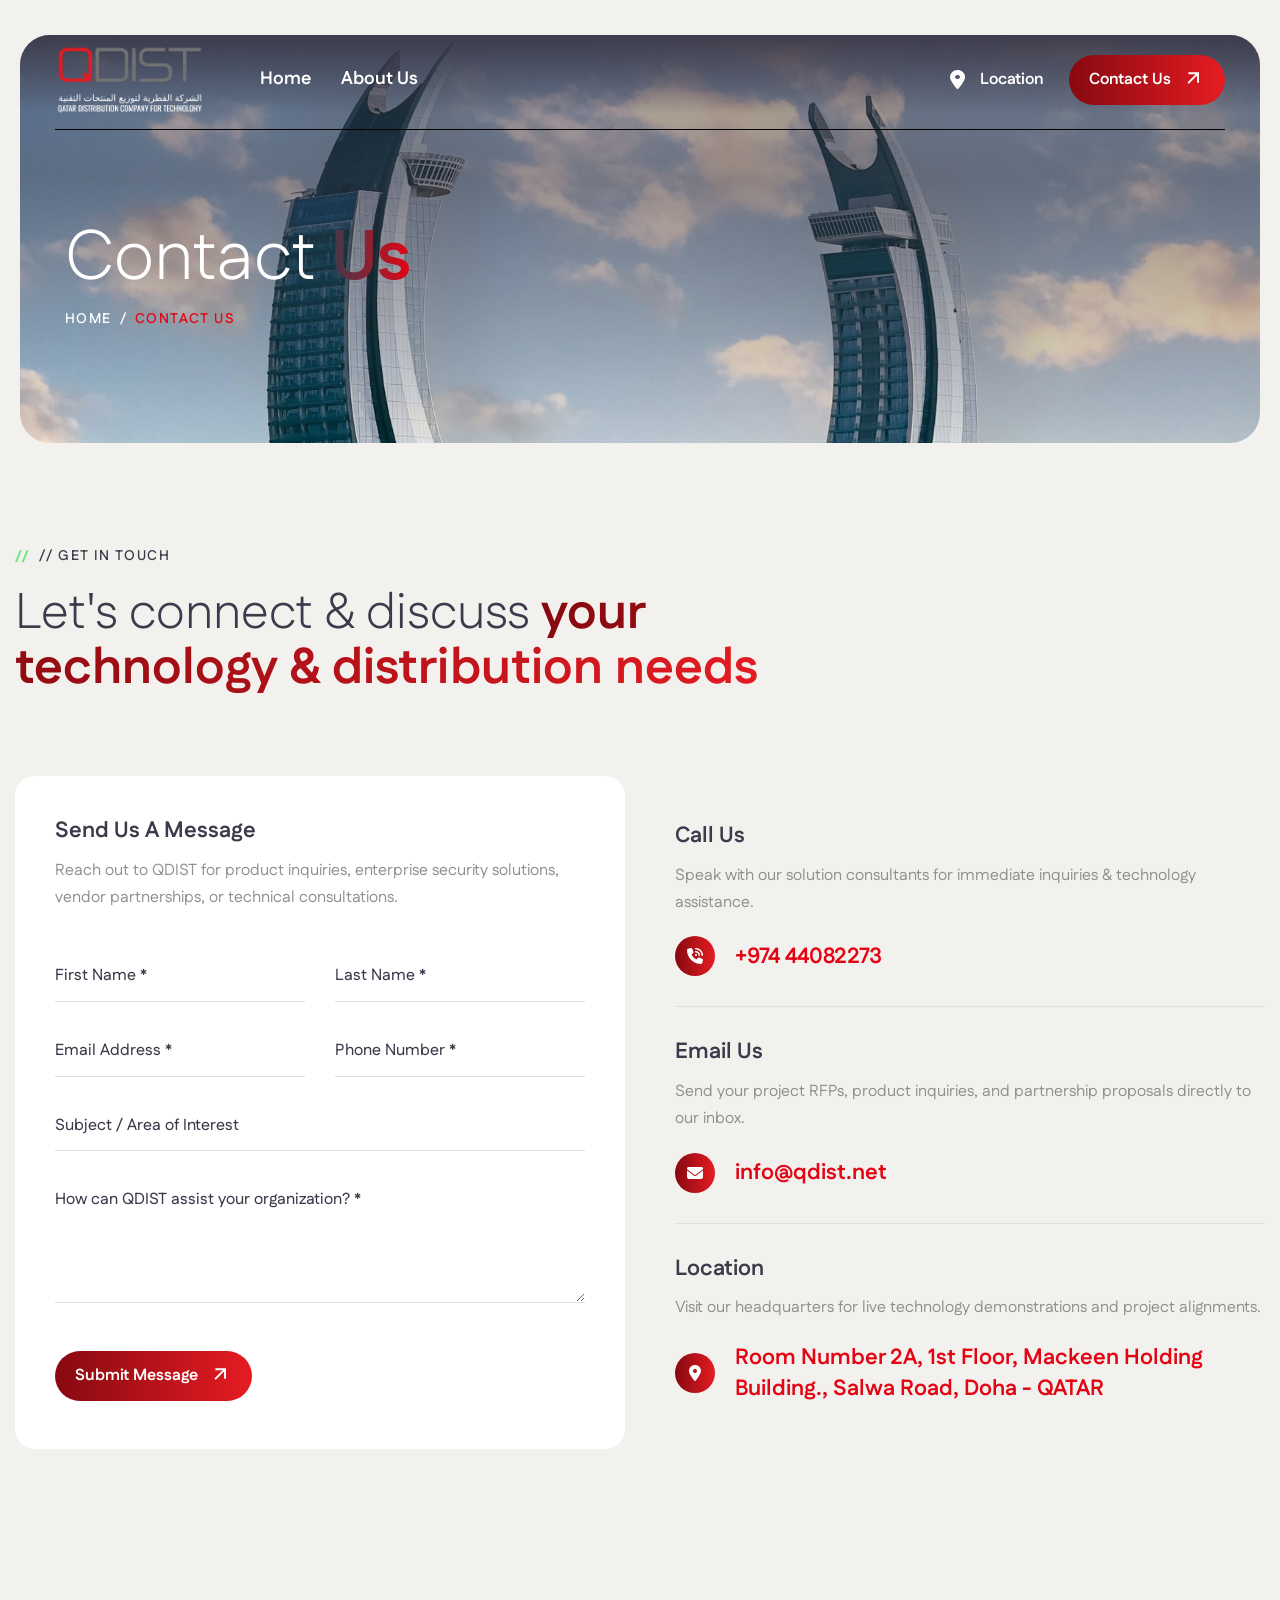
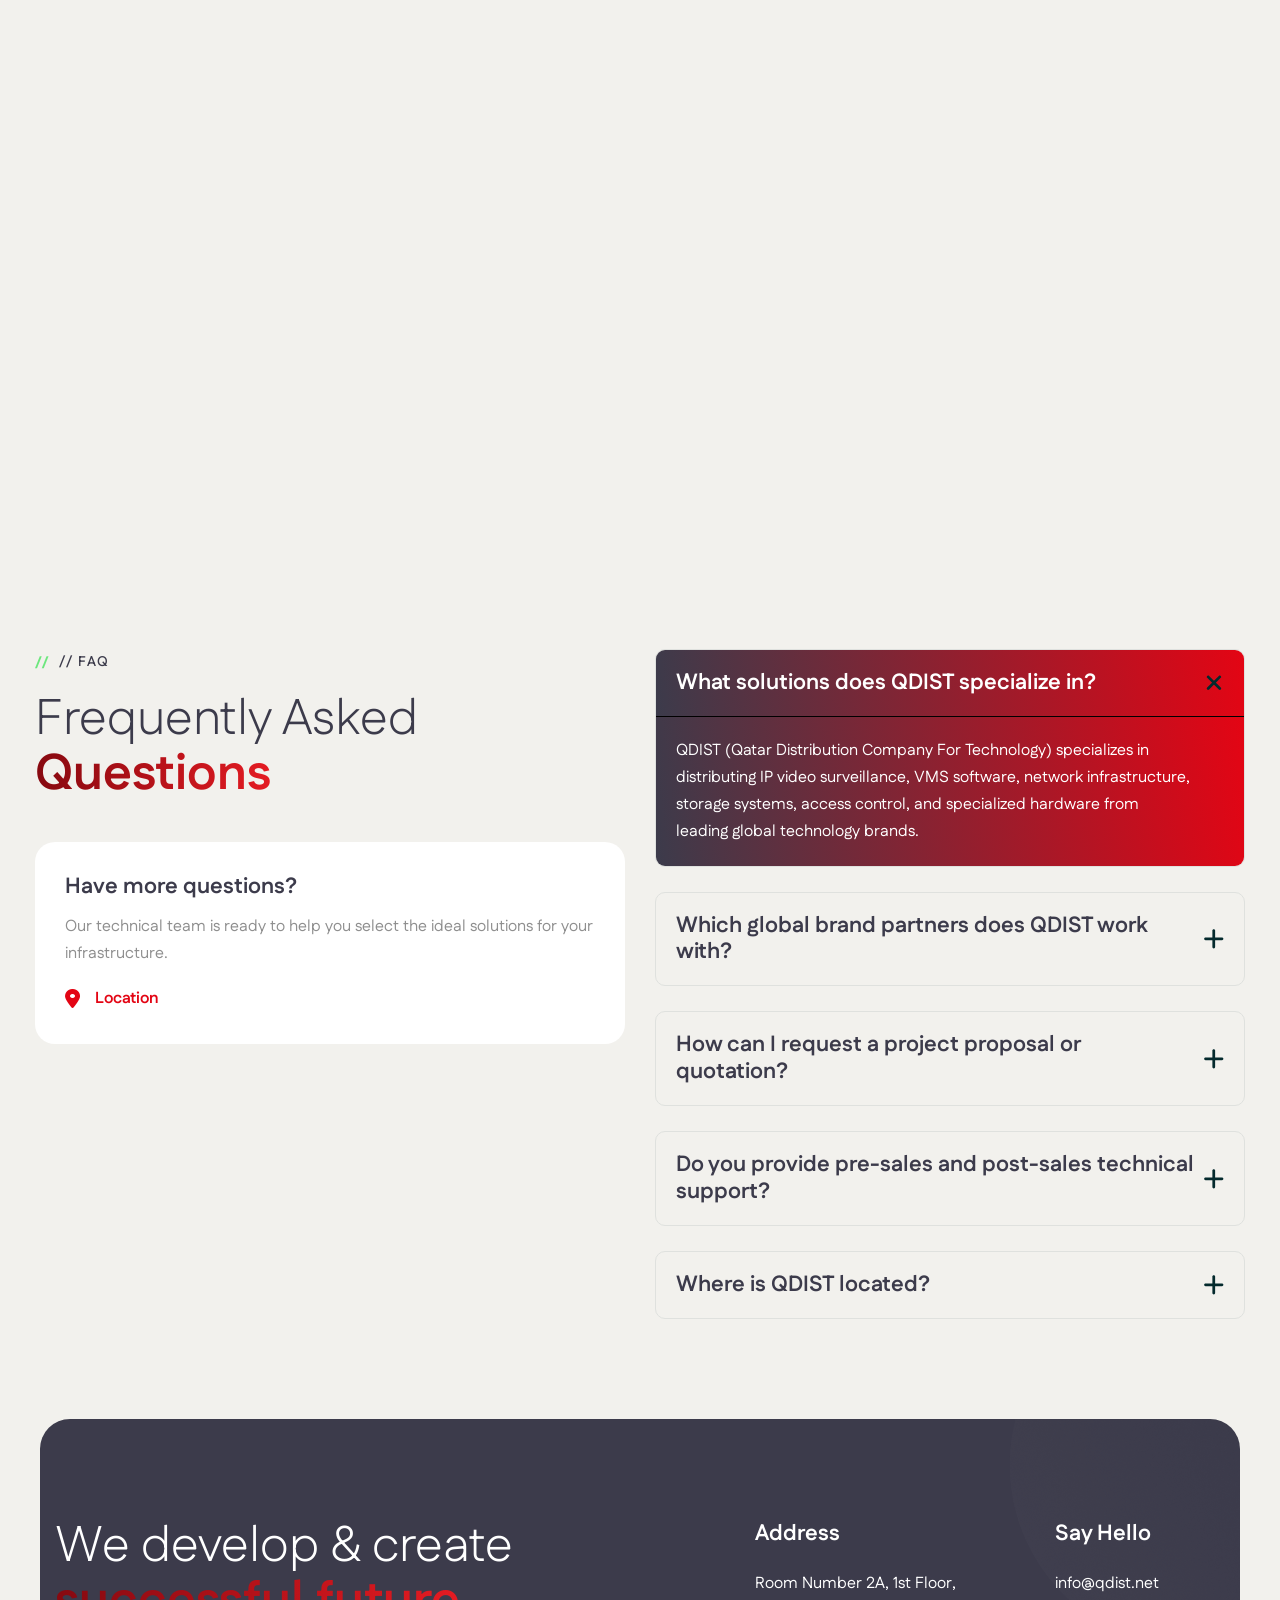
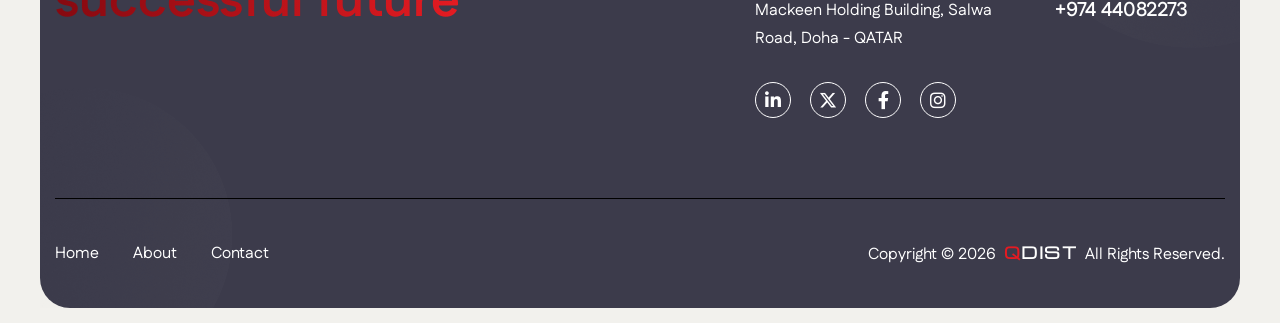
==== commit bf06dd68: "new" ====
--- a/contact.html
+++ b/contact.html
@@ -37,7 +37,7 @@
     <!-- Mouse Cursor Css File -->
     <link rel="stylesheet" href="css/mousecursor.css">
     <!-- Main Custom Css -->
-    <link href="css/custom.css?v=2.5" rel="stylesheet" media="screen">
+    <link href="css/custom.css?v=3.3" rel="stylesheet" media="screen">
 </head>
 
 <body>
--- a/css/custom.css
+++ b/css/custom.css
@@ -460,13 +460,18 @@
 header.main-header {
     position: relative;
     z-index: 100;
-    margin-top: 50px;
-    padding: 0 30px;
+    width: 100%;
+    max-width: 1800px;
+    margin: 40px auto 0;
+    padding: 0 45px;
+    box-sizing: border-box;
 }
 
 .main-header .container-fluid {
     position: relative;
-    padding-bottom: 20px;
+    padding-bottom: 15px;
+    padding-left: 0;
+    padding-right: 0;
 }
 
 .main-header .container-fluid::before {
@@ -474,10 +479,10 @@
     display: block;
     position: absolute;
     bottom: 0;
-    left: 15px;
+    left: 0;
     right: 0;
     border-bottom: 1px solid var(--dark-divider-color);
-    width: calc(100% - 30px);
+    width: 100%;
 }
 
 header.main-header .header-sticky {
@@ -813,10 +818,10 @@
 .hero {
     position: relative;
     background-color: var(--primary-color);
-    padding: 250px 30px 60px;
-    margin-top: -120px;
+    padding: 185px 45px 50px;
+    margin-top: -115px;
     overflow: hidden;
-    
+    border-radius: 30px;
 }
 
 .hero-bg-slideshow {
@@ -964,6 +969,7 @@
     width: 100%;
     max-width: 1560px;
     margin: 0 auto;
+    padding: 0 10px;
     z-index: 2;
 }
 
@@ -988,9 +994,11 @@
 }
 
 .hero-marquee-box {
-    margin-top: 50px;
-    padding-top: 25px;
+    margin-top: 35px;
+    padding-top: 20px;
+    padding-bottom: 5px;
     border-top: 1px solid rgba(255, 255, 255, 0.15);
+    overflow: hidden;
 }
 
 .hero-marquee-title {
@@ -2732,8 +2740,9 @@
     background-position: center center;
     background-size: cover;
     overflow: hidden;
-    padding: 250px 0 140px;
-    margin-top: -120px;
+    padding: 185px 0 110px;
+    margin-top: -115px;
+    border-radius: 30px;
 }
 
 .page-header:before {
@@ -4656,9 +4665,57 @@
         margin-right: 50px;
         max-width: 100%;
     }
+    header.main-header {
+        width: calc(100% - 100px);
+        margin-left: 50px;
+        margin-right: 50px;
+        margin-top: 35px;
+        padding: 0 40px;
+        max-width: 100%;
+        box-sizing: border-box;
+    }
 }
 
 @media only screen and (max-width: 1560px) {
+    .bg-section {
+        width: calc(100% - 40px);
+        margin-left: 20px;
+        margin-right: 20px;
+    }
+    header.main-header {
+        width: calc(100% - 40px);
+        margin-left: 20px;
+        margin-right: 20px;
+        margin-top: 25px;
+        padding: 0 35px;
+        max-width: 100%;
+        box-sizing: border-box;
+    }
+    .navbar {
+        max-width: 100%;
+    }
+    .hero.hero-slider-layout .hero-pagination {
+        padding-left: 0;
+        margin: 0 0 0 45px;
+    }
+    .export-coaching-step {
+        padding-right: 80px;
+    }
+    .page-header-box {
+        max-width: 100%;
+    }
+    .main-footer {
+        margin-bottom: 15px;
+    }
+}
+
+@media only screen and (max-width: 1366px) {
+    .export-coaching-step {
+        padding-right: 50px;
+    }
+}
+
+@media only screen and (max-width: 1024px) {
     .bg-section {
         width: calc(100% - 30px);
         margin-left: 15px;
@@ -4668,35 +4725,7 @@
         width: calc(100% - 30px);
         margin-left: 15px;
         margin-right: 15px;
-        margin-top: 15px;
-    }
-    .navbar {
-        max-width: 100%;
-    }
-    .hero.hero-slider-layout .hero-pagination {
-        padding-left: 0;
-        margin: 0 0 0 45px;
-    }
-    .export-coaching-step {
-        padding-right: 80px;
-    }
-    .page-header-box {
-        max-width: 100%;
-    }
-    .main-footer {
-        margin-bottom: 15px;
-    }
-}
-
-@media only screen and (max-width: 1366px) {
-    .export-coaching-step {
-        padding-right: 50px;
-    }
-}
-
-@media only screen and (max-width: 1024px) {
-    header.main-header {
-        padding: 0px;
+        padding: 0 25px;
     }
     .main-menu .nav-menu-wrapper {
         margin-left: 20px;
@@ -4705,7 +4734,8 @@
         padding: 10px !important;
     }
     .hero {
-        padding: 350px 0px 100px;
+        padding: 190px 25px 50px;
+        margin-top: -110px;
     }
     .export-coaching-step {
         padding-right: 20px;
@@ -4717,7 +4747,10 @@
 
 @media only screen and (max-width: 991px) {
     header.main-header {
-        padding: 0;
+        width: calc(100% - 30px);
+        margin-left: 15px;
+        margin-right: 15px;
+        padding: 0 15px;
     }
     .navbar {
         padding: 20px 0 0;
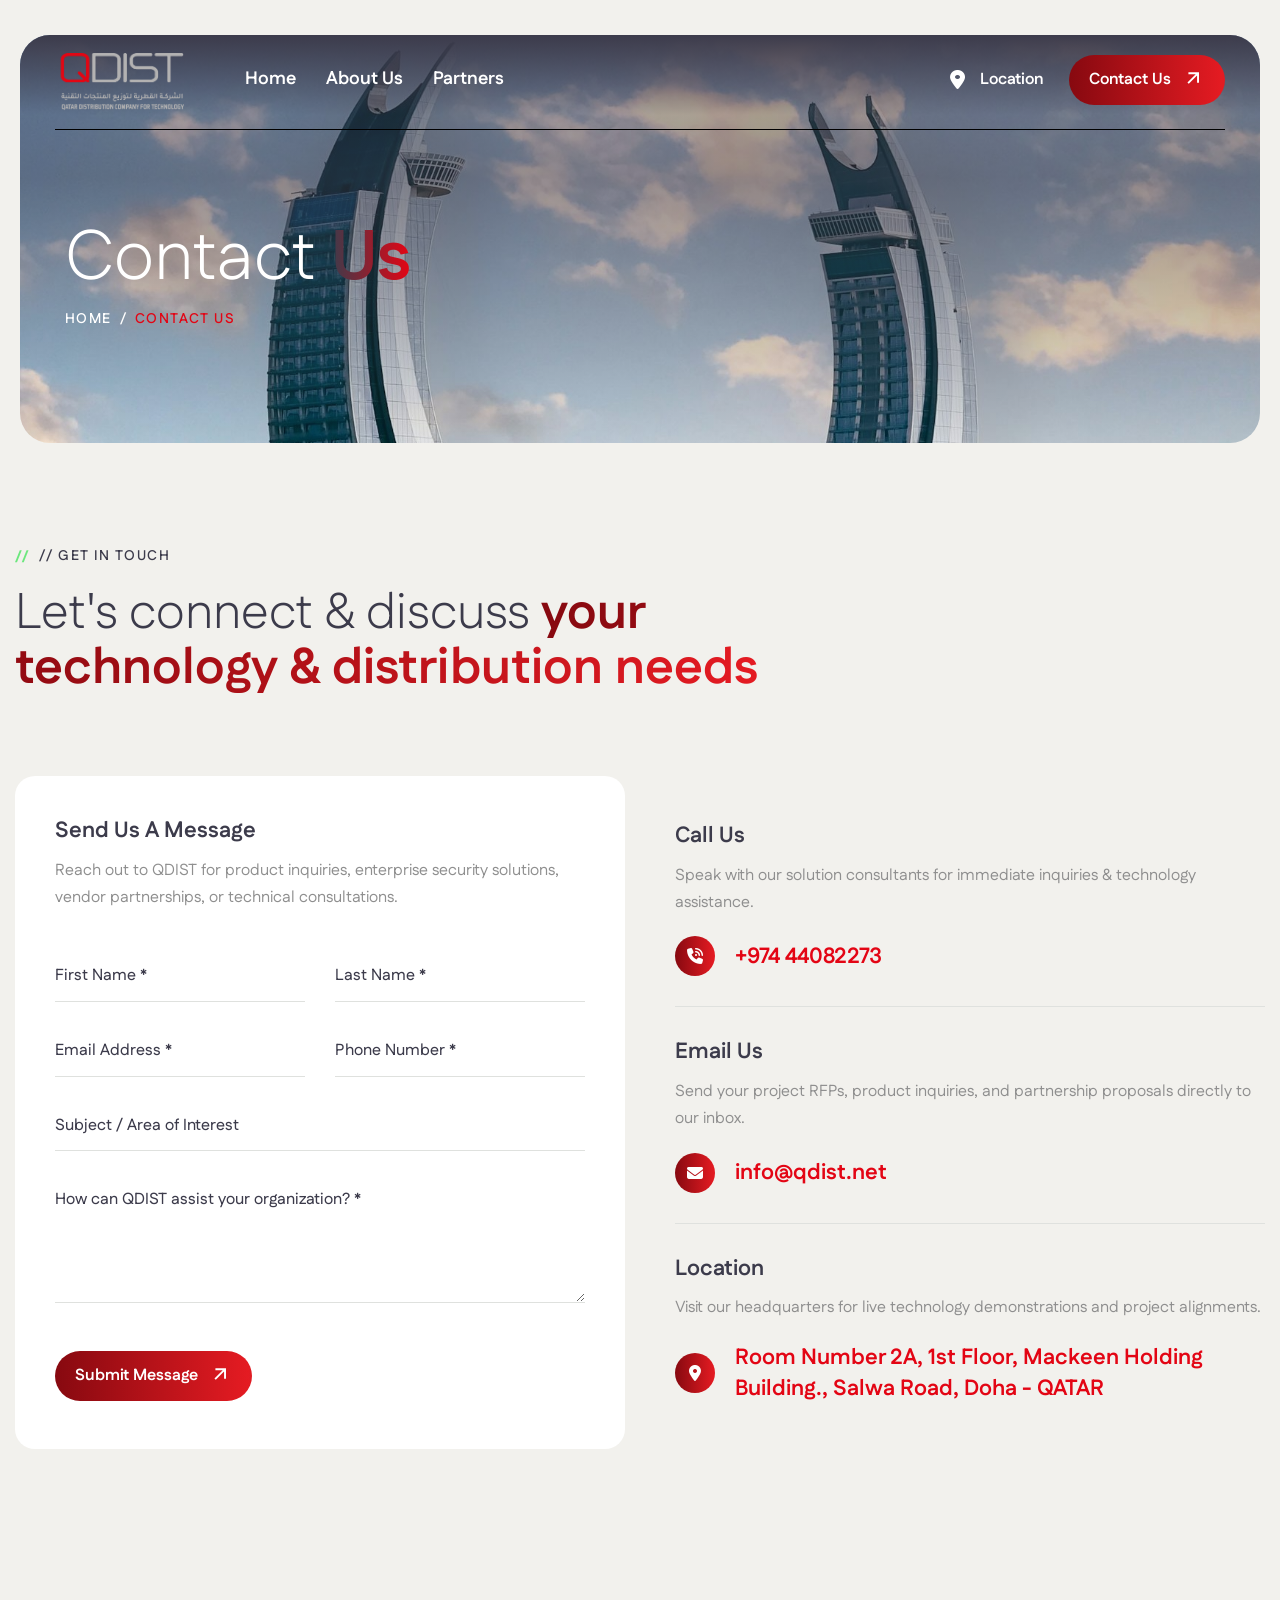
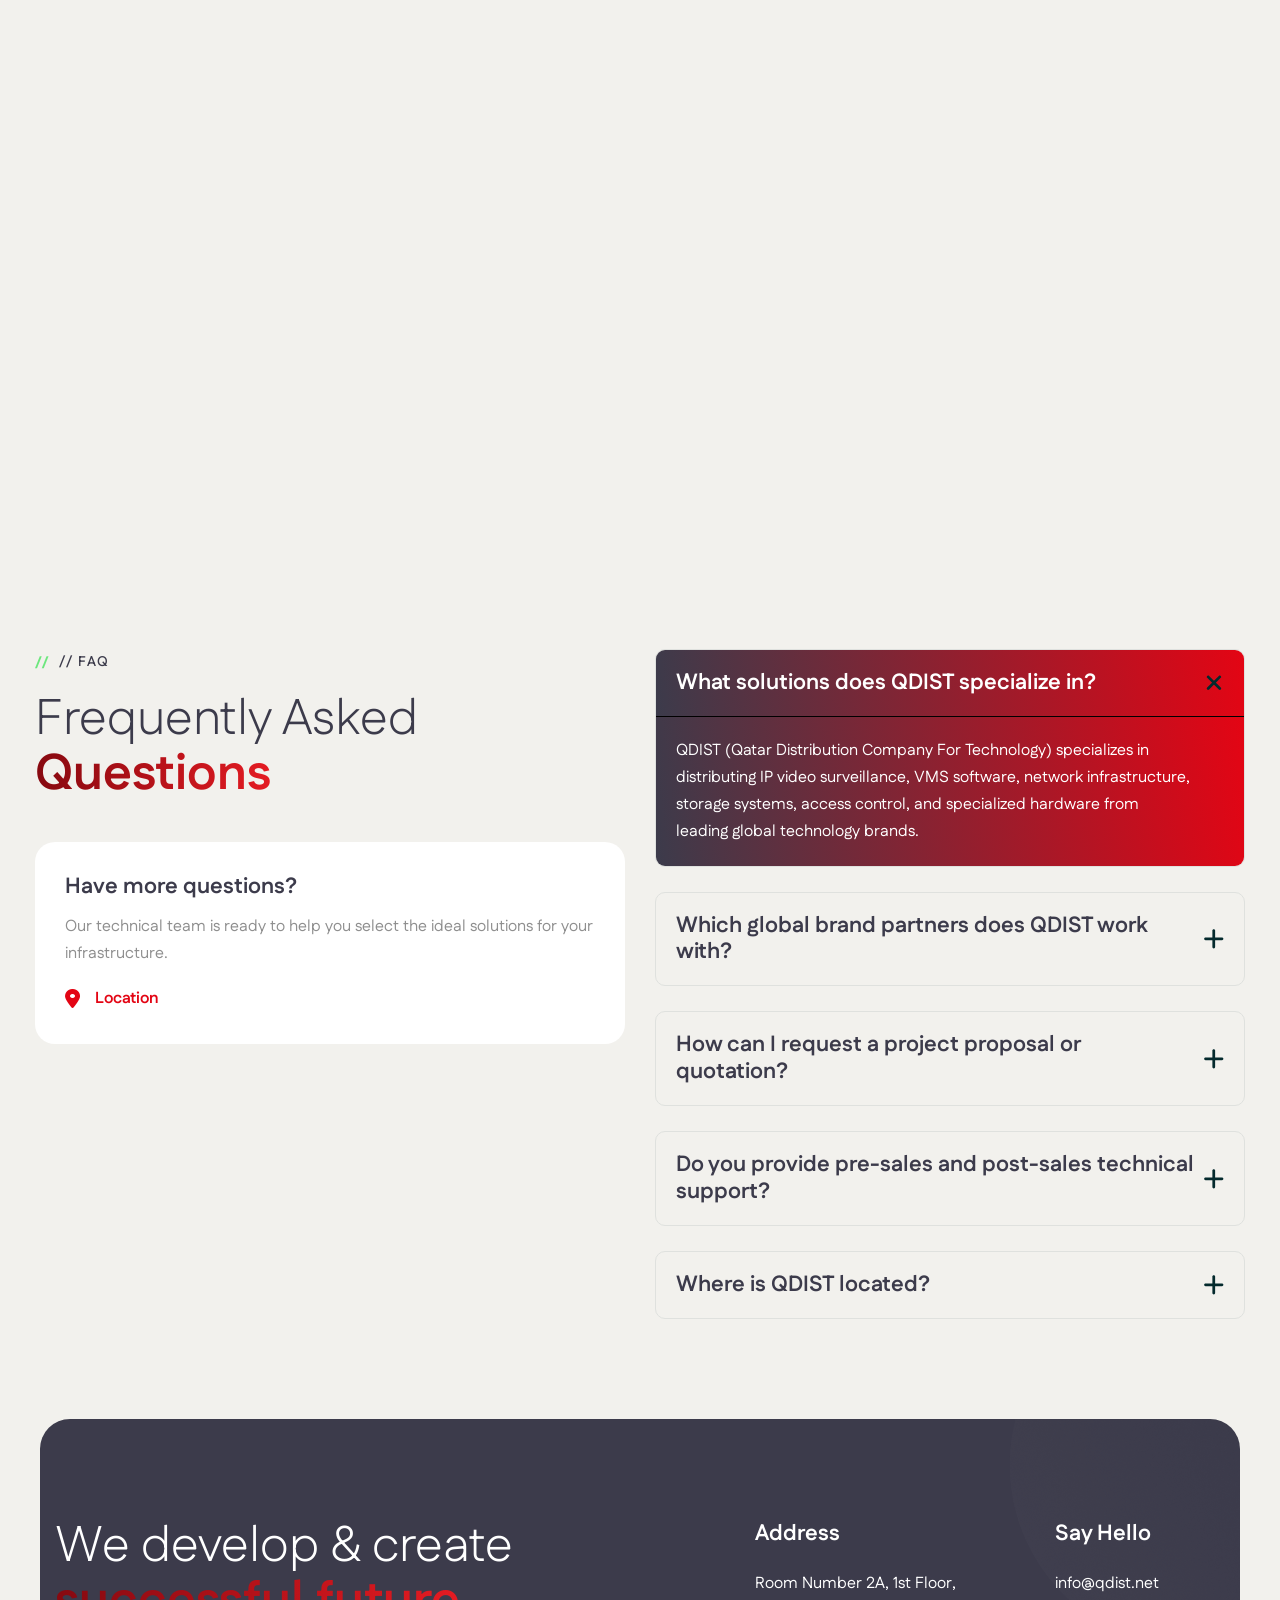
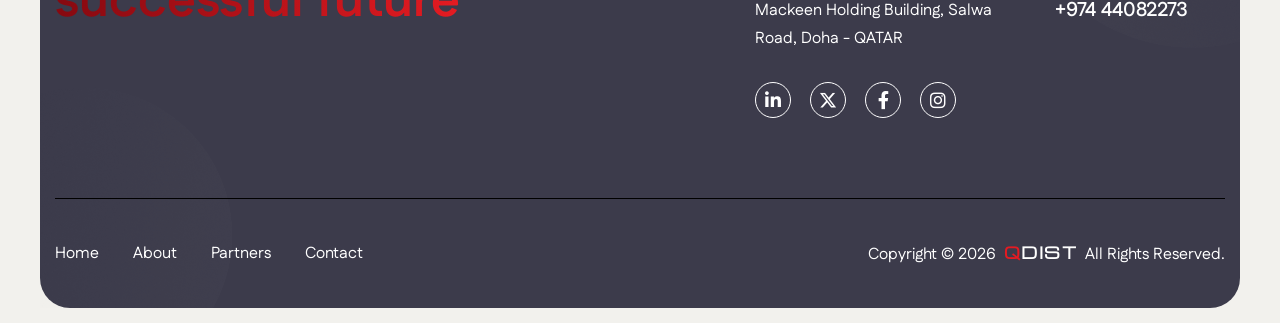
==== commit bcf02bfa: "new" ====
--- a/contact.html
+++ b/contact.html
@@ -58,7 +58,7 @@
                 <div class="container-fluid">
                     <!-- Logo Start -->
                     <a class="navbar-brand" href="./">
-                        <img src="images/logo/New.png" alt="QDIST Logo"
+                        <img src="images/logo/QDIST Logo-02.png" alt="QDIST Logo"
                             style="max-height: 70px; width: auto; vertical-align: middle;">
                     </a>
                     <!-- Logo End -->
@@ -69,6 +69,7 @@
                             <ul class="navbar-nav mr-auto" id="menu">
                                 <li class="nav-item"><a class="nav-link" style="font-size: large;" href="./">Home</a></li>
                                 <li class="nav-item"><a class="nav-link" style="font-size: large;" href="service.html">About Us</a></li>
+                                <li class="nav-item"><a class="nav-link" style="font-size: large;" href="partners.html">Partners</a></li>
                                 <li class="nav-item mobile-menu-btn"><a class="nav-link" style="font-size: large;" href="#google-map"><i class="fa-solid fa-location-dot" style="margin-right: 8px;"></i>Location</a></li>
                                 <li class="nav-item mobile-menu-btn contact-btn active"><a class="nav-link" style="font-size: large;" href="contact.html">Contact Us</a></li>
                             </ul>
@@ -486,7 +487,7 @@
                             <ul>
                                 <li><a href="./">home</a></li>
                                 <li><a href="service.html">about</a></li>
-                            
+                                <li><a href="partners.html">partners</a></li>
                                 <li><a href="contact.html">contact</a></li>
                             </ul>
                         </div>
--- a/css/custom.css
+++ b/css/custom.css
@@ -6083,4 +6083,314 @@
         padding: 15px;
         margin-top: 10px;
     }
-}+}
+
+/* ==========================================================================
+   Partners Page Styles
+   ========================================================================== */
+.page-partners {
+    padding: 100px 0 70px;
+    background: #ffffff;
+}
+
+.partner-showcase-grid {
+    display: grid;
+    grid-template-columns: repeat(3, 1fr);
+    gap: 30px;
+    margin-top: 50px;
+}
+
+.partner-showcase-card {
+    background: #ffffff;
+    border: 1px solid rgba(60, 59, 75, 0.12);
+    border-radius: 24px;
+    padding: 35px 30px;
+    display: flex;
+    flex-direction: column;
+    height: 100%;
+    transition: all 0.35s ease;
+    box-shadow: 0 4px 20px rgba(0, 0, 0, 0.03);
+    position: relative;
+    overflow: hidden;
+}
+
+.partner-showcase-card::before {
+    content: '';
+    position: absolute;
+    top: 0;
+    left: 0;
+    right: 0;
+    height: 4px;
+    background: transparent;
+    transition: background 0.35s ease;
+}
+
+.partner-showcase-card:hover {
+    transform: translateY(-7px);
+    border-color: rgba(228, 27, 34, 0.3);
+    box-shadow: 0 20px 40px rgba(60, 59, 75, 0.1);
+}
+
+.partner-showcase-card:hover::before {
+    background: #E41B22;
+}
+
+.partner-card-header {
+    display: flex;
+    align-items: center;
+    justify-content: space-between;
+    gap: 15px;
+    margin-bottom: 22px;
+    padding-bottom: 20px;
+    border-bottom: 1px solid rgba(60, 59, 75, 0.08);
+}
+
+.partner-card-logo {
+    height: 55px;
+    display: flex;
+    align-items: center;
+    justify-content: flex-start;
+    max-width: 170px;
+}
+
+.partner-card-logo img {
+    max-height: 50px;
+    max-width: 160px;
+    width: auto;
+    object-fit: contain;
+    filter: grayscale(15%);
+    transition: filter 0.3s ease;
+}
+
+.partner-showcase-card:hover .partner-card-logo img {
+    filter: grayscale(0%);
+}
+
+.partner-category-badge {
+    display: inline-block;
+    padding: 5px 12px;
+    font-size: 11px;
+    font-weight: 700;
+    letter-spacing: 0.5px;
+    text-transform: uppercase;
+    color: #E41B22;
+    background: rgba(228, 27, 34, 0.08);
+    border-radius: 50px;
+    white-space: nowrap;
+}
+
+.partner-card-title {
+    font-size: 20px;
+    font-weight: 700;
+    color: #3C3B4B;
+    margin-bottom: 12px;
+    line-height: 1.35;
+}
+
+.partner-card-desc {
+    font-size: 15px;
+    line-height: 1.65;
+    color: #656470;
+    margin-bottom: 22px;
+    flex-grow: 1;
+}
+
+.partner-tags {
+    display: flex;
+    flex-wrap: wrap;
+    gap: 8px;
+    margin-top: auto;
+    padding-top: 15px;
+    border-top: 1px dashed rgba(60, 59, 75, 0.12);
+}
+
+.partner-tag {
+    font-size: 12px;
+    font-weight: 500;
+    color: #3C3B4B;
+    background: #F2F1ED;
+    padding: 4px 10px;
+    border-radius: 6px;
+    display: inline-block;
+}
+
+/* Partner Pillars Section */
+.partner-pillars-section {
+    padding: 90px 0;
+    background: #F2F1ED;
+}
+
+.pillar-card {
+    background: #ffffff;
+    border-radius: 20px;
+    padding: 35px 28px;
+    height: 100%;
+    transition: all 0.3s ease;
+    border: 1px solid rgba(60, 59, 75, 0.06);
+}
+
+.pillar-card:hover {
+    transform: translateY(-5px);
+    box-shadow: 0 15px 35px rgba(0, 0, 0, 0.06);
+}
+
+.pillar-number {
+    font-family: 'Michroma', sans-serif;
+    font-size: 28px;
+    font-weight: 700;
+    color: #E41B22;
+    margin-bottom: 15px;
+    display: block;
+}
+
+.pillar-title {
+    font-size: 20px;
+    font-weight: 700;
+    color: #3C3B4B;
+    margin-bottom: 12px;
+}
+
+.pillar-desc {
+    font-size: 15px;
+    line-height: 1.6;
+    color: #656470;
+    margin-bottom: 0;
+}
+
+/* Partner CTA Box */
+.partner-cta-section {
+    padding: 40px 0 100px;
+    background: #F2F1ED;
+}
+
+.partner-cta-box {
+    background-color: var(--primary-color);
+    background-image: linear-gradient(135deg, rgba(60, 59, 75, 0.96) 0%, rgba(25, 24, 33, 0.98) 100%);
+    border-radius: 30px;
+    padding: 70px 50px;
+    text-align: center;
+    color: #ffffff;
+    position: relative;
+    overflow: hidden;
+    border: 1px solid rgba(255, 255, 255, 0.1);
+}
+
+.partner-cta-box h2 {
+    font-size: 38px;
+    font-weight: 700;
+    color: #ffffff;
+    margin-bottom: 18px;
+}
+
+.partner-cta-box h2 span {
+    color: #E41B22;
+}
+
+.partner-cta-box p {
+    font-size: 17px;
+    color: #cfced5;
+    max-width: 720px;
+    margin: 0 auto 35px;
+    line-height: 1.65;
+}
+
+.partner-cta-actions {
+    display: flex;
+    justify-content: center;
+    gap: 15px;
+    flex-wrap: wrap;
+}
+
+.partner-cta-actions .btn-default {
+    background: #E41B22;
+    color: #ffffff;
+    border: none;
+    padding: 14px 32px;
+    border-radius: 50px;
+    font-weight: 600;
+    text-transform: uppercase;
+    font-size: 14px;
+    letter-spacing: 0.5px;
+    transition: all 0.3s ease;
+    display: inline-flex;
+    align-items: center;
+    gap: 8px;
+}
+
+.partner-cta-actions .btn-default:hover {
+    background: #ffffff;
+    color: #3C3B4B;
+    transform: translateY(-2px);
+}
+
+.partner-cta-actions .btn-outline {
+    background: transparent;
+    color: #ffffff;
+    border: 2px solid rgba(255, 255, 255, 0.35);
+    padding: 12px 30px;
+    border-radius: 50px;
+    font-weight: 600;
+    text-transform: uppercase;
+    font-size: 14px;
+    letter-spacing: 0.5px;
+    transition: all 0.3s ease;
+    display: inline-flex;
+    align-items: center;
+    gap: 8px;
+    text-decoration: none;
+}
+
+.partner-cta-actions .btn-outline:hover {
+    border-color: #ffffff;
+    background: rgba(255, 255, 255, 0.1);
+    color: #ffffff;
+}
+
+@media only screen and (max-width: 991px) {
+    .partner-showcase-grid {
+        grid-template-columns: repeat(2, 1fr);
+        gap: 20px;
+    }
+    .partner-cta-box {
+        padding: 50px 25px;
+    }
+    .partner-cta-box h2 {
+        font-size: 28px;
+    }
+}
+
+@media only screen and (max-width: 767px) {
+    .partner-showcase-grid {
+        grid-template-columns: 1fr;
+    }
+    .partner-card-header {
+        flex-direction: column;
+        align-items: flex-start;
+    }
+    .partner-cta-actions {
+        flex-direction: column;
+        align-items: stretch;
+    }
+}
+
+
+@media only screen and (max-width: 991px) {
+    .pricing-content {
+        margin-right: 0px;
+        margin-bottom: 40px;
+        position: relative;
+        top: 0;
+    }
+    .pricing-box-content {
+        width: 100%;
+        border-right: none;
+        border-bottom: 1px solid var(--divider-color);
+        padding-right: 0;
+        margin-right: 0;
+        padding-bottom: 30px;
+        margin-bottom: 30px;
+    }
+    .pricing-list {
+        width: 100%;
+    }
+}
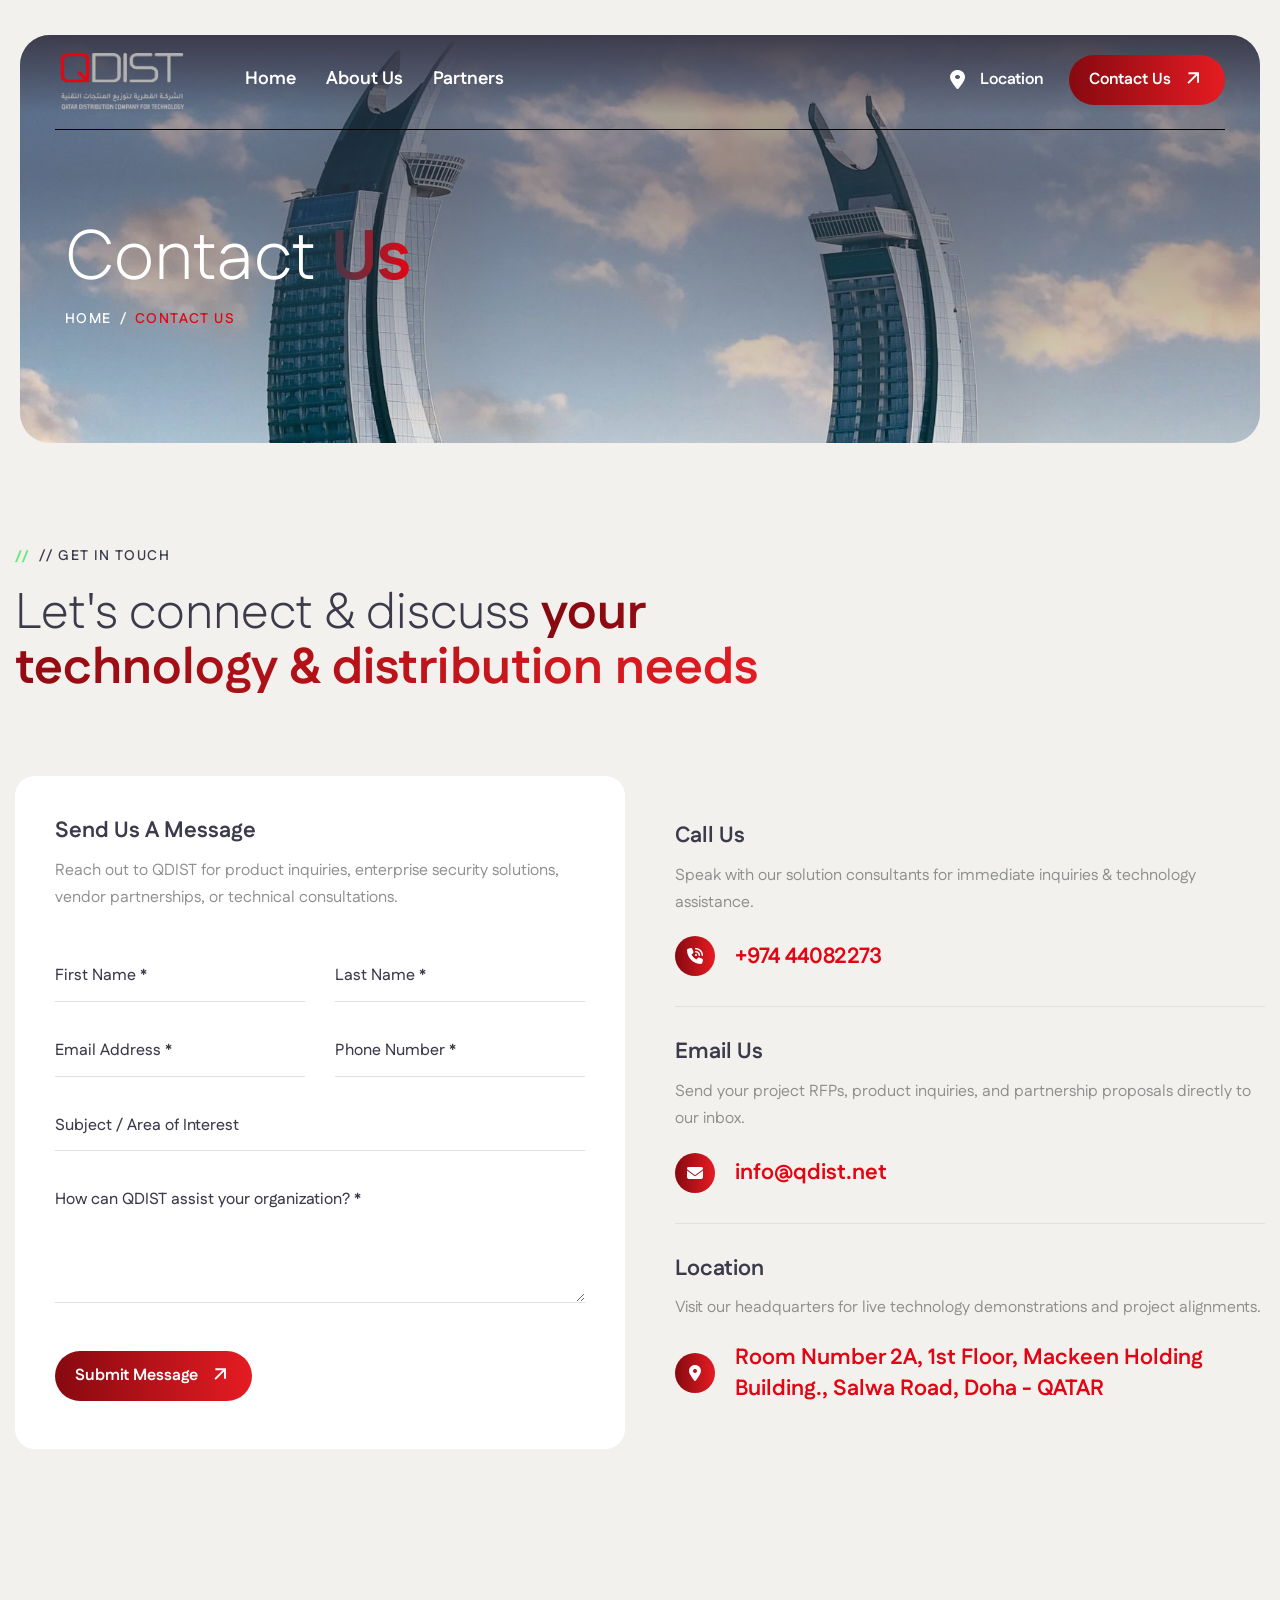
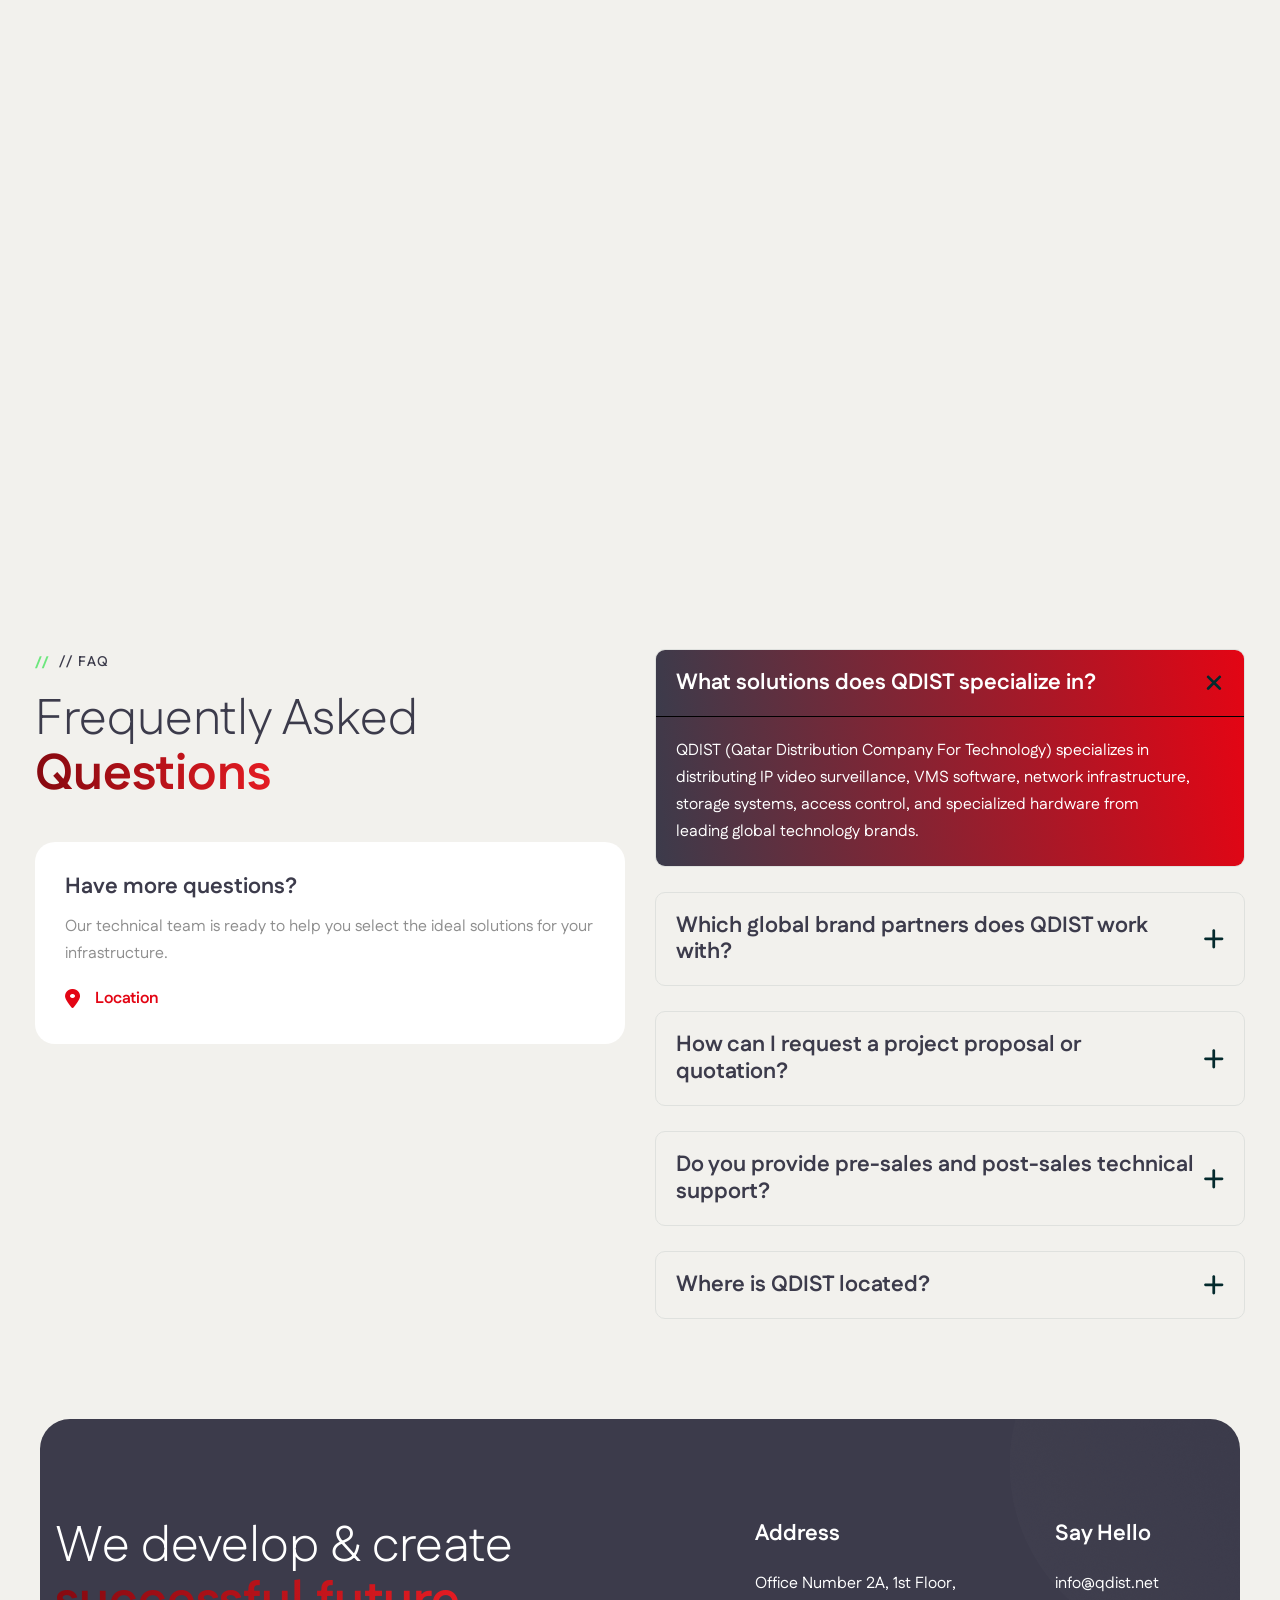
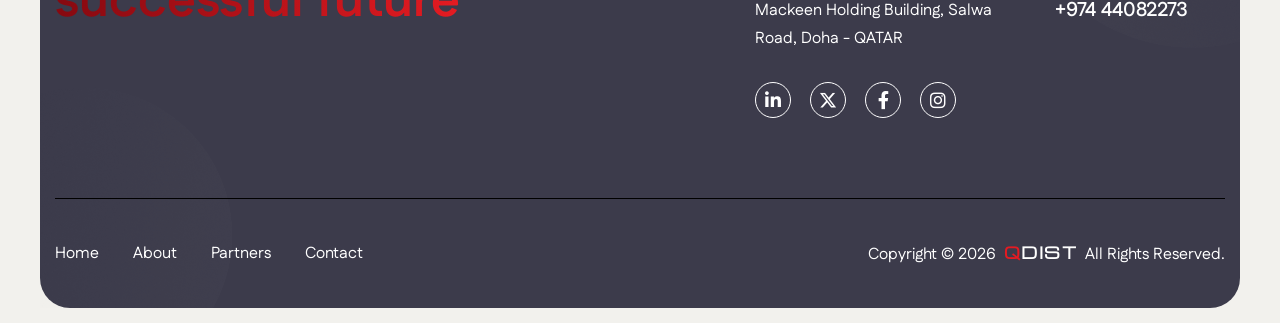
==== commit dfbe4287: "new" ====
--- a/contact.html
+++ b/contact.html
@@ -451,7 +451,7 @@
                     <!-- Footer Contact Information Start -->
                     <div class="footer-contact-info">
                         <h3><a href="contact.html#google-map" style="color: inherit; text-decoration: none;">address</a></h3>
-                        <p><a href="contact.html#google-map" style="color: inherit; text-decoration: none;">Room Number 2A, 1st Floor, Mackeen Holding Building, Salwa Road, Doha - QATAR</a></p>
+                        <p><a href="contact.html#google-map" style="color: inherit; text-decoration: none;">Office Number 2A, 1st Floor, Mackeen Holding Building, Salwa Road, Doha - QATAR</a></p>
                     </div>
                     <!-- Footer Contact Information End -->
 
@@ -530,8 +530,6 @@
     <!-- MagicCursor js file -->
     <script src="js/gsap.min.js"></script>
     <script src="js/magiccursor.js"></script>
-    <!-- Text Effect js file -->
-    <script src="js/SplitText.js"></script>
     <!-- Wow js file -->
     <script src="js/wow.js"></script>
     <!-- Main Custom js file -->
